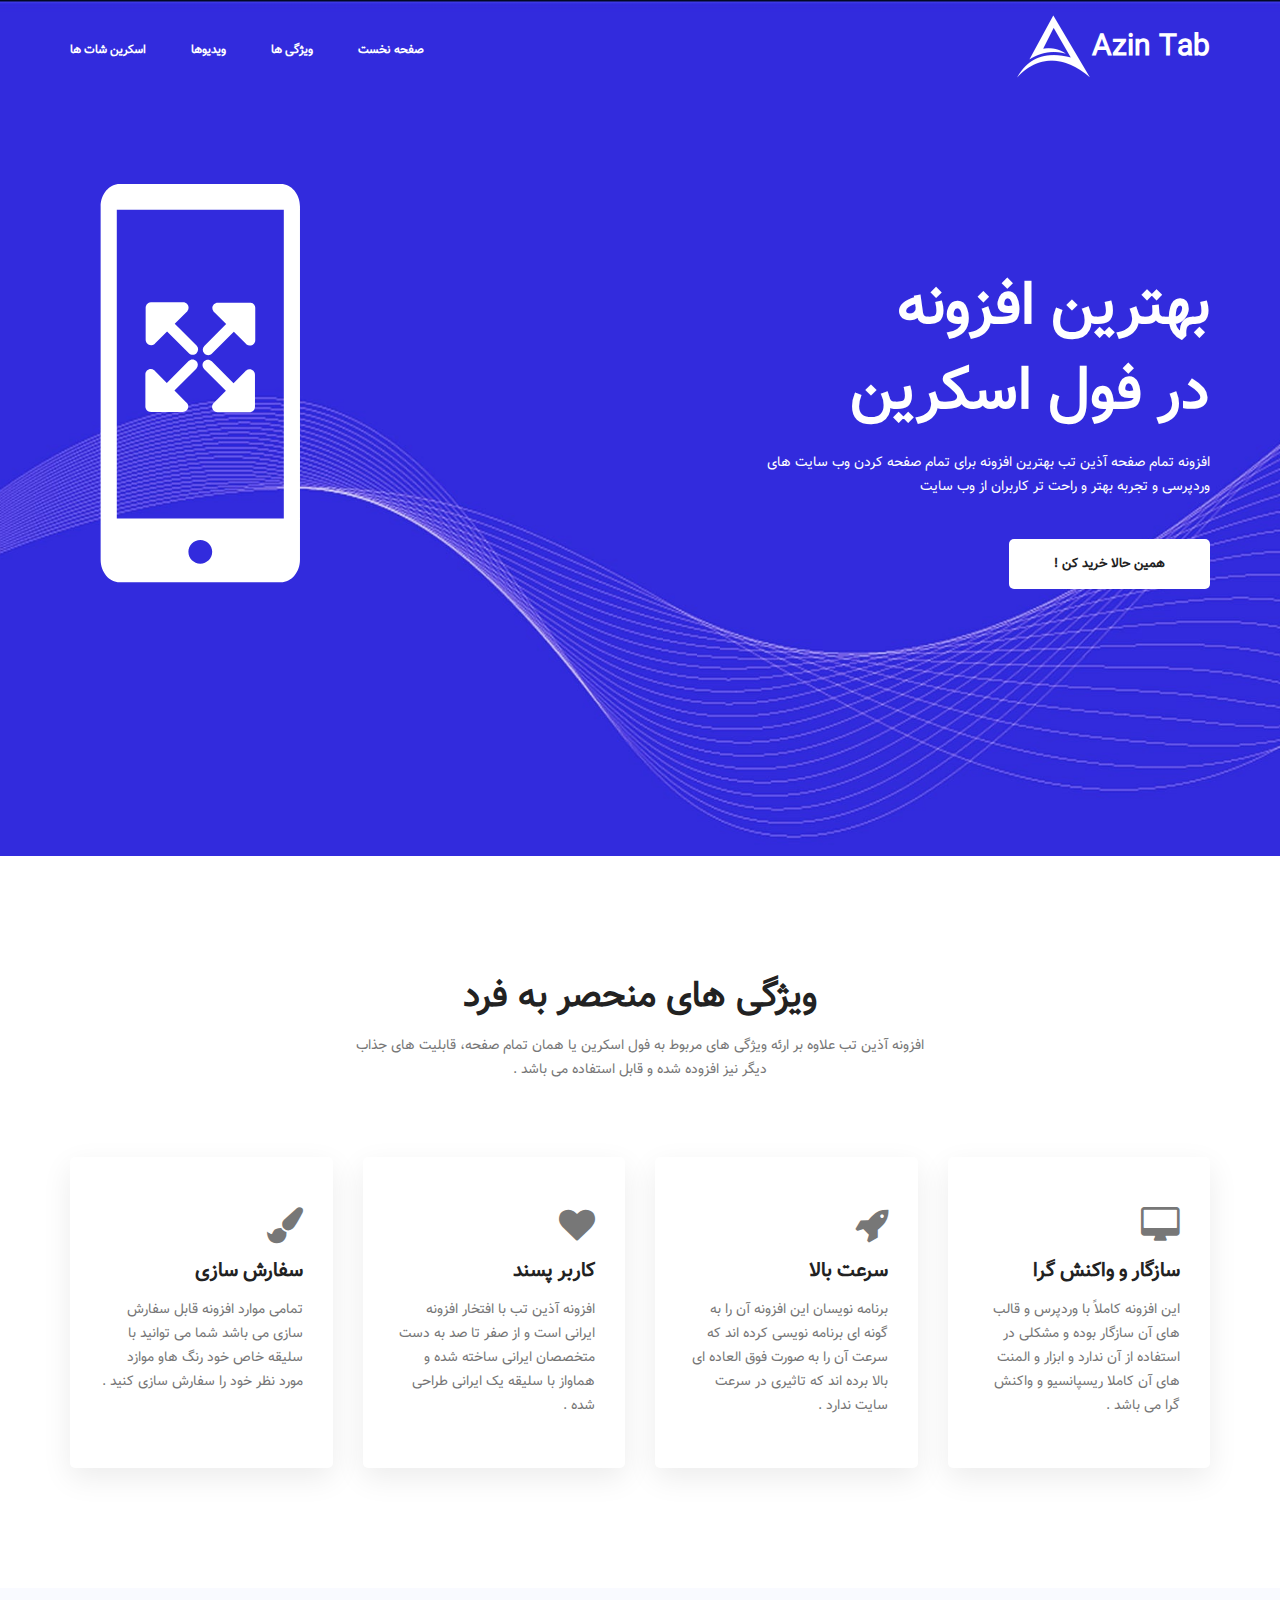
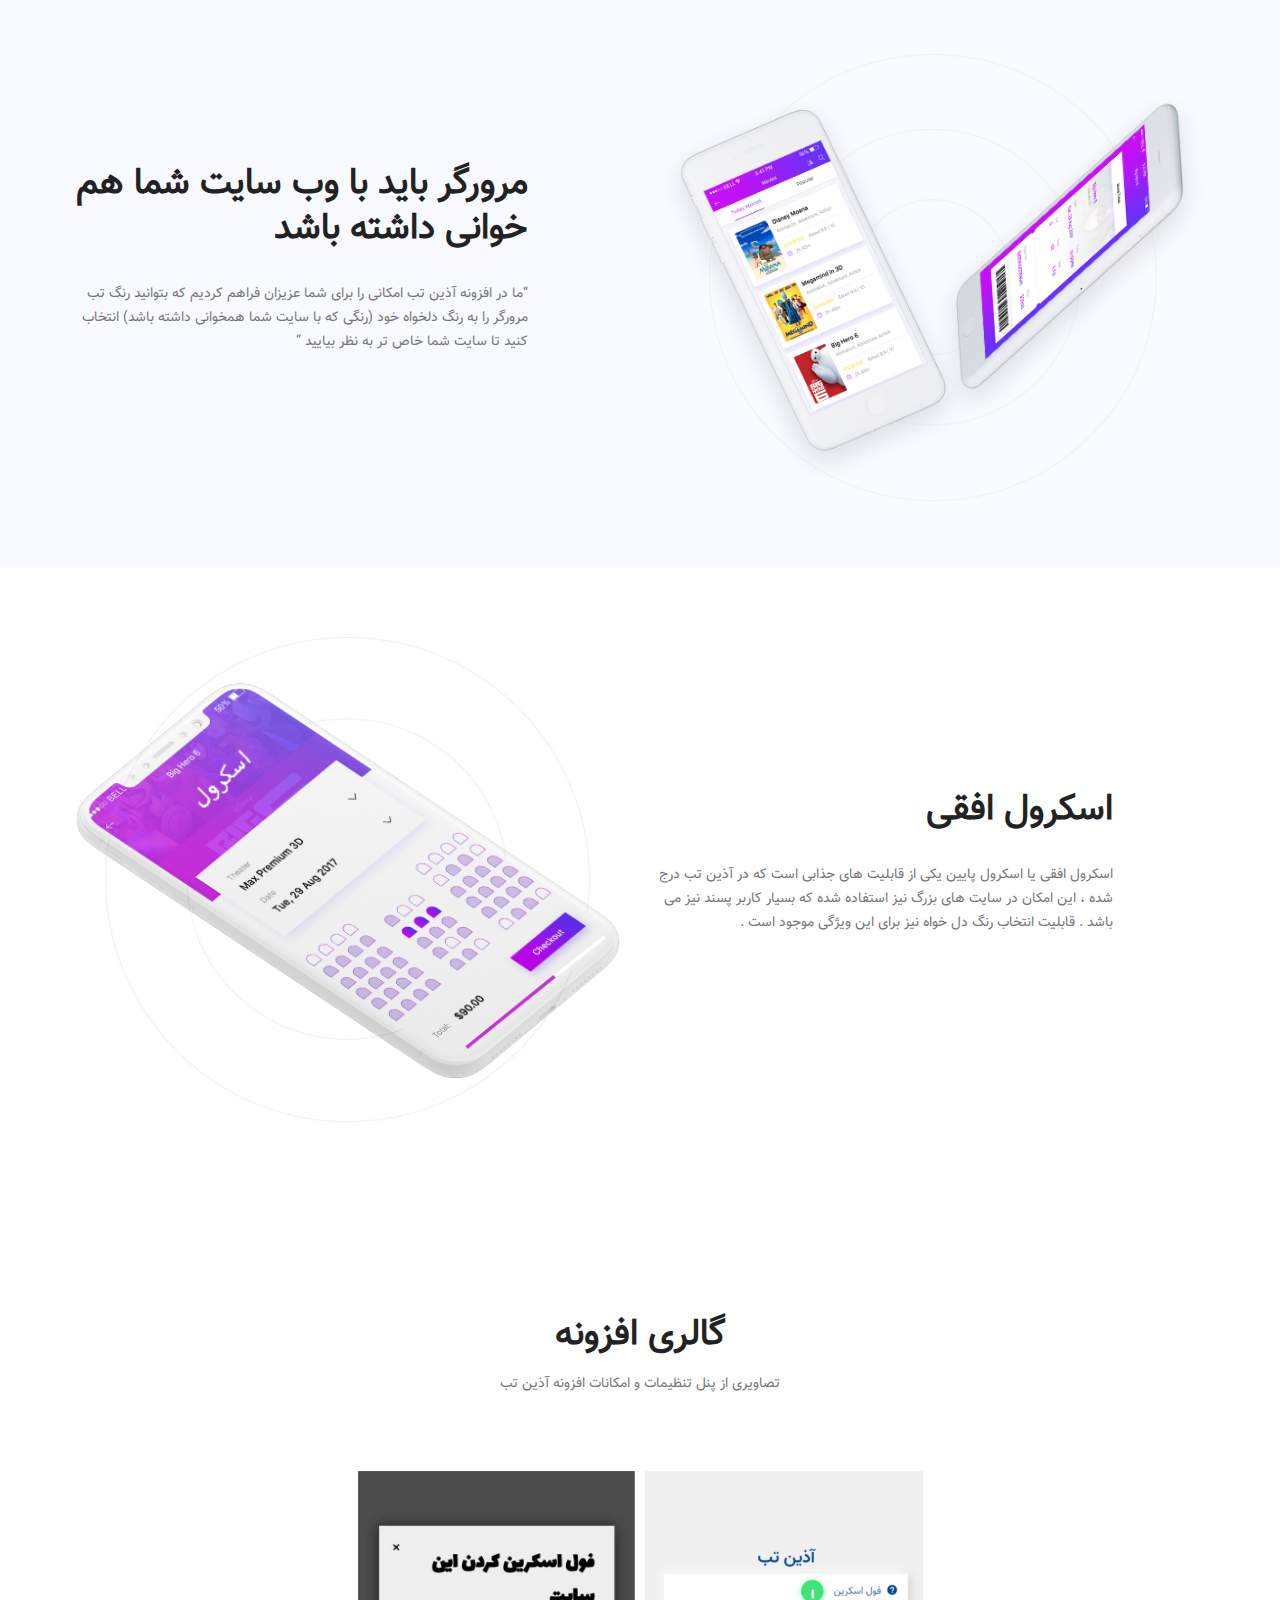
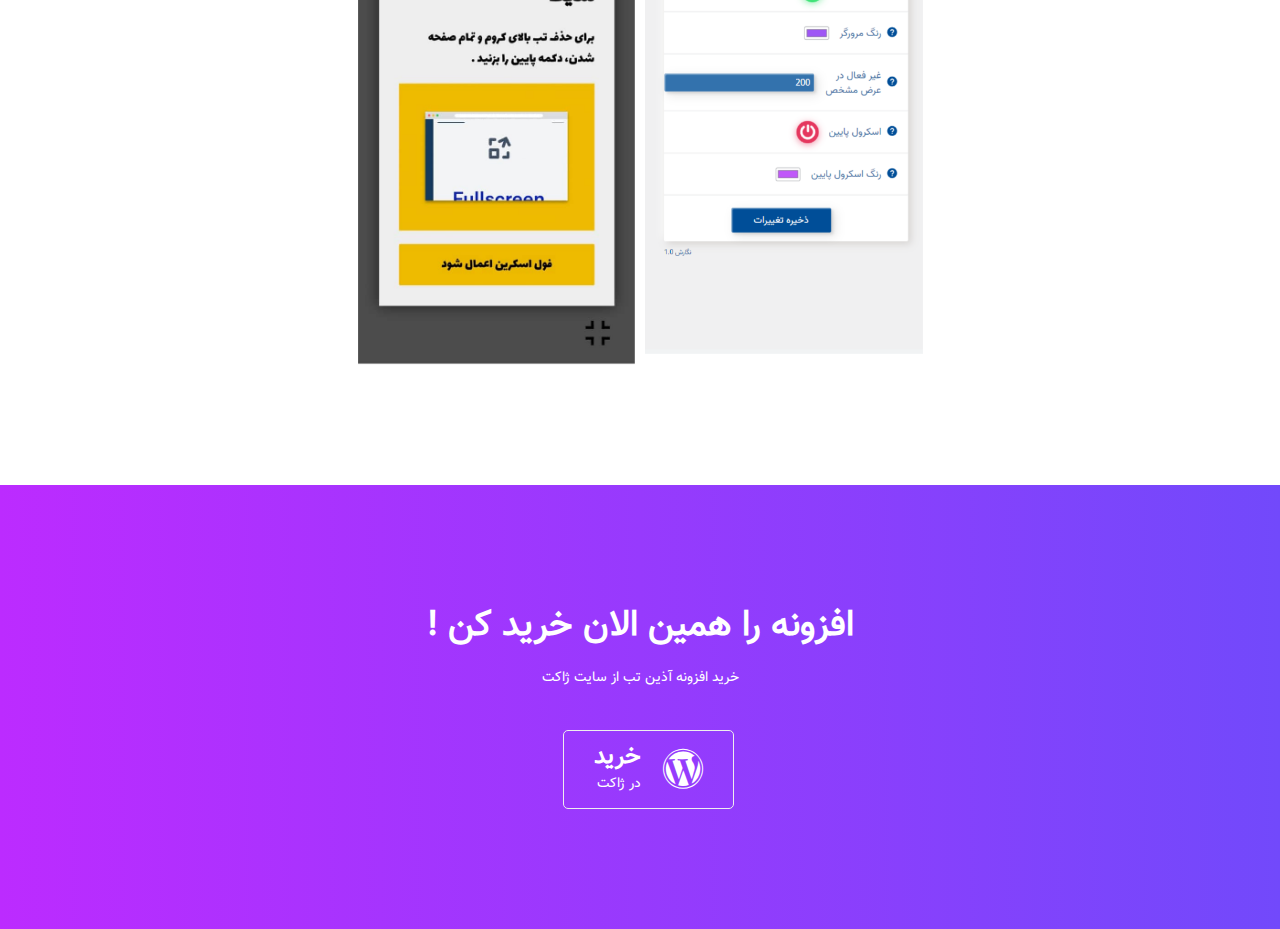
==== index.html @ 7df51c36 "Update index.html" ====
<!DOCTYPE html>
<html lang="fa">
<head>
	<meta charset="utf-8">
	<meta http-equiv="X-UA-Compatible" content="IE=edge">
	<meta name="viewport" content="width=device-width, initial-scale=1">
	<title>لندینگ افزونه آذین تب</title>
	<!-- fav icon -->
	<link rel="icon" href="pics/azin-tab-logo-80.png" type="image/png">
	<!-- bootstrap css -->
	<link rel="stylesheet" href="css/bootstrap.css">
	<!-- fonts -->
	<link rel="stylesheet" href="css/font-awesome.min.css">
	<!-- style and css -->
	<link rel="stylesheet" href="css/owl.carousel.min.css">
	<link rel="stylesheet" href="css/magnific-popup.css">
	<!-- main css -->
	<link rel="stylesheet" href="css/style.css">
	<link rel="stylesheet" href="css/responsive.css">
</head>

<body data-spy="scroll" data-target="#mainNav" data-offset="70">

<!--================Header Menu Area =================-->
<header class="header-area">
	<div class="main-menu" id="mainNav">
		<nav class="navbar navbar-expand-lg navbar-light">
			<div class="container">
				<!-- Brand and toggle get grouped for better mobile display -->
				<a class="navbar-brand logo-h" href="#"><h2 style="color: #fff; display: inline;"> Azin Tab</h2><img src="pics/testimonials/logo.png" alt=""></a>
				<button class="navbar-toggler" type="button" data-toggle="collapse" data-target="#navbarSupportedContent" aria-controls="navbarSupportedContent" aria-expanded="false" aria-label="Toggle navigation">
					<span class="icon-bar"></span>
					<span class="icon-bar"></span>
					<span class="icon-bar"></span>
				</button>
				<!-- Collect the nav links, forms, and other content for toggling -->
				<div class="collapse navbar-collapse offset" id="navbarSupportedContent">
					<ul class="nav navbar-nav menu-nav ml-auto">
						<li class="nav-item active"><a class="nav-link" href="#home">صفحه نخست</a></li>
						<li class="nav-item"><a class="nav-link" href="#feature">ویژگی ها</a></li>
						<li class="nav-item"><a class="nav-link" href="#video">ویدیوها</a>
						<li class="nav-item"><a class="nav-link" href="#screen">اسکرین شات ها</a>
					</ul>
				</div>
			</div>
		</nav>
	</div>
</header>
<!--================Header Menu Area =================-->

<!--================Home Banner Area =================-->
<section class="home-banner-area" id="home">
	<div class="banner-inner">
		<div class="container">
			<div class="row banner-content">
				<div class="col-lg-9">
					<h2>بهترین افزونه <br /> در فول اسکرین</h2>
					<p>افزونه تمام صفحه آذین تب بهترین افزونه برای تمام صفحه کردن وب سایت های وردپرسی و تجربه بهتر و راحت تر کاربران از وب سایت</p>
					<a class="banner-btn" href="#">همین حالا خرید کن !</a>
				</div>
				<div class="col-lg-3">
					<div class="banner-map-img">
						<!-- <img class="img-fluid" src="pics/banner/right-mobile.png" alt=""> -->
						<svg class="img-fluid" xmlns="http://www.w3.org/2000/svg" xmlns:xlink="http://www.w3.org/1999/xlink" version="1.1" x="0px" y="0px" viewBox="0 0 55 112.5" enable-background="new 0 0 55 90" xml:space="preserve"><g><path  d="M44.191,2.91H10.414c-2.206,0-3.994,2.118-3.994,4.729v74c0,2.613,1.789,4.729,3.994,4.729h33.779   c2.205,0,3.992-2.116,3.994-4.729v-74C48.188,5.027,46.398,2.91,44.191,2.91z M27.303,82.486c-1.377,0-2.493-1.116-2.493-2.493   s1.116-2.493,2.493-2.493c1.376,0,2.493,1.116,2.493,2.493S28.68,82.486,27.303,82.486z M44.801,73H9.805V8.311h34.996V73z" style="fill: #fff;"/><path d="M15.84,49.878c0.012,0.039,0.021,0.08,0.037,0.12c0.014,0.034,0.034,0.066,0.053,0.101c0.019,0.03,0.03,0.063,0.052,0.093   c0.038,0.057,0.081,0.109,0.13,0.16c0.004,0.004,0.006,0.009,0.01,0.013c0.006,0.006,0.013,0.009,0.018,0.015   c0.049,0.046,0.1,0.09,0.155,0.127c0.03,0.021,0.064,0.035,0.098,0.053c0.032,0.019,0.063,0.037,0.097,0.053   c0.041,0.016,0.084,0.026,0.125,0.037c0.03,0.011,0.058,0.021,0.088,0.027c0.072,0.015,0.148,0.022,0.225,0.021h6.726   c0.626,0,1.134-0.508,1.134-1.134c0.001-0.261-0.089-0.497-0.237-0.689l0.002-0.002l-0.025-0.025   c-0.046-0.057-0.1-0.109-0.157-0.157l-2.484-2.483l4.572-4.57c0.442-0.442,0.442-1.159-0.001-1.604   c-0.443-0.443-1.159-0.443-1.603,0l-4.57,4.569l-2.484-2.483c-0.046-0.058-0.099-0.109-0.156-0.155l-0.016-0.018l-0.003,0.002   c-0.192-0.152-0.434-0.246-0.698-0.246c-0.626-0.001-1.134,0.507-1.134,1.134v6.729c0.001,0.073,0.009,0.148,0.022,0.222   C15.818,49.817,15.832,49.848,15.84,49.878z" style="fill: #fff;"/><path d="M29.759,38.457l4.568-4.568l2.485,2.482c0.047,0.059,0.099,0.11,0.157,0.157l0.017,0.017l0.002-0.002   c0.192,0.152,0.433,0.246,0.696,0.246c0.627,0.001,1.135-0.506,1.135-1.134v-6.728c0-0.074-0.008-0.149-0.022-0.222   c-0.006-0.033-0.019-0.062-0.027-0.094c-0.011-0.039-0.02-0.08-0.036-0.119c-0.015-0.035-0.034-0.067-0.053-0.1   c-0.02-0.031-0.03-0.064-0.052-0.094c-0.038-0.057-0.082-0.109-0.13-0.16c-0.005-0.003-0.007-0.009-0.011-0.013   c-0.007-0.005-0.013-0.008-0.018-0.014c-0.049-0.046-0.1-0.09-0.154-0.126c-0.032-0.022-0.065-0.037-0.099-0.053   c-0.032-0.018-0.063-0.039-0.097-0.052c-0.04-0.017-0.084-0.026-0.126-0.038c-0.029-0.01-0.057-0.021-0.088-0.027   c-0.072-0.015-0.148-0.022-0.223-0.022l-6.726,0.001c-0.626-0.001-1.134,0.507-1.134,1.134c-0.002,0.26,0.09,0.497,0.236,0.688   l-0.002,0.002l0.025,0.025c0.047,0.058,0.1,0.11,0.156,0.157l2.484,2.482l-4.572,4.571c-0.442,0.442-0.442,1.16,0.002,1.603   C28.599,38.901,29.315,38.901,29.759,38.457z" style="fill: #fff;"/><path d="M37.937,50.709c0.039-0.012,0.08-0.021,0.12-0.037c0.034-0.014,0.066-0.034,0.101-0.053c0.03-0.019,0.063-0.03,0.093-0.052   c0.057-0.038,0.109-0.081,0.16-0.13c0.004-0.004,0.009-0.006,0.013-0.01c0.006-0.006,0.009-0.013,0.015-0.018   c0.046-0.049,0.09-0.1,0.127-0.155c0.021-0.03,0.035-0.064,0.053-0.098c0.019-0.032,0.037-0.063,0.053-0.097   c0.016-0.041,0.026-0.084,0.037-0.125c0.011-0.03,0.021-0.058,0.027-0.088c0.015-0.072,0.022-0.148,0.021-0.225v-6.726   c0-0.626-0.508-1.134-1.134-1.134c-0.261-0.001-0.497,0.089-0.689,0.237l-0.002-0.002l-0.025,0.025   c-0.057,0.046-0.109,0.1-0.157,0.157l-2.483,2.484l-4.57-4.572c-0.442-0.442-1.159-0.442-1.604,0.001   c-0.443,0.443-0.443,1.159,0,1.603l4.569,4.57l-2.483,2.484c-0.058,0.046-0.109,0.099-0.155,0.156l-0.018,0.016l0.002,0.003   c-0.152,0.192-0.246,0.434-0.246,0.698c-0.001,0.626,0.507,1.134,1.134,1.134h6.729c0.073-0.001,0.148-0.009,0.222-0.022   C37.876,50.73,37.906,50.717,37.937,50.709z" style="fill: #fff;"/><path d="M26.516,36.79l-4.568-4.568l2.482-2.485c0.059-0.047,0.11-0.099,0.157-0.157l0.017-0.017l-0.002-0.002   c0.152-0.192,0.246-0.433,0.246-0.696c0.001-0.627-0.506-1.135-1.134-1.135h-6.728c-0.074,0-0.149,0.008-0.222,0.022   c-0.033,0.006-0.062,0.019-0.094,0.027c-0.039,0.011-0.08,0.02-0.119,0.036c-0.035,0.015-0.067,0.034-0.1,0.053   c-0.031,0.02-0.064,0.03-0.094,0.052c-0.057,0.038-0.109,0.082-0.16,0.13c-0.003,0.005-0.009,0.007-0.013,0.011   c-0.005,0.007-0.008,0.013-0.014,0.018c-0.046,0.049-0.09,0.1-0.126,0.154c-0.022,0.032-0.037,0.065-0.053,0.099   c-0.018,0.032-0.039,0.063-0.052,0.097c-0.017,0.04-0.026,0.084-0.038,0.126c-0.01,0.029-0.021,0.057-0.027,0.088   c-0.015,0.072-0.022,0.148-0.022,0.223l0.001,6.726c-0.001,0.626,0.507,1.134,1.134,1.134c0.26,0.002,0.497-0.09,0.688-0.236   l0.002,0.002l0.025-0.025c0.058-0.047,0.11-0.1,0.157-0.156l2.482-2.484l4.571,4.572c0.442,0.442,1.16,0.442,1.603-0.002   C26.96,37.95,26.96,37.233,26.516,36.79z" style="fill: #fff;"/></g></svg>
					</div>
				</div>
			</div>
		</div>
	</div>
</section>
<!--================End Home Banner Area =================-->

<!--================Feature Area =================-->
<section class="feature-area p-120" id="feature">
	<div class="container">
		<div class="main-title" data-aos="fade-up">
			<h2>ویژگی های منحصر به فرد</h2>
			<p>افزونه آذین تب علاوه بر ارئه  ویژگی های مربوط به فول اسکرین یا همان تمام صفحه، قابلیت های جذاب دیگر نیز افزوده شده و قابل استفاده می باشد .</p>
		</div>
		<div class="feature-inner row" >
			<div class="col-lg-3 col-md-6">
				<div class="feature-item" data-aos="flip-right">
					 <h1 class="hoverColor"><i class="fa fa-desktop"></i></h1>
					<h4>سازگار و واکنش گرا</h4>
					<p>این افزونه کاملاً با وردپرس و قالب های آن سازگار بوده و مشکلی در استفاده از آن ندارد و  ابزار و المنت های آن کاملا ریسپانسیو  و واکنش گرا می باشد .</p>
				</div>
			</div>
			<div class="col-lg-3 col-md-6">
				<div class="feature-item" data-aos="flip-right">
					<h1 class="hoverColor"><i class="fa  fa-rocket"></i></h1>
					<h4>سرعت بالا</h4>
					<p>برنامه نویسان این افزونه آن را به گونه ای برنامه نویسی کرده اند که سرعت آن را به صورت فوق العاده ای بالا برده اند که تاثیری در سرعت سایت ندارد .</p>
				</div>
			</div>
			<div class="col-lg-3 col-md-6">
				<div class="feature-item" data-aos="flip-right">
					<h1  class="hoverColor"><i class="fa fa-heart"></i></h1>
					<h4>کاربر پسند</h4>
					<p>افزونه آذین تب با افتخار افزونه ایرانی است و از صفر تا صد به دست متخصصان ایرانی ساخته شده و هماواز با سلیقه یک ایرانی طراحی شده .</p>
				</div>
			</div>
			<div class="col-lg-3 col-md-6">
				<div class="feature-item" data-aos="flip-right">
					<h1  class="hoverColor"><i class="fa fa-paint-brush"></i></h1>
					<h4>سفارش سازی</h4>
					<p>تمامی موارد افزونه قابل سفارش سازی می باشد شما می توانید با سلیقه خاص خود رنگ هاو موازد مورد نظر خود را سفارش سازی کنید .</p>
					<br>
				</div>
			</div>
		</div>
	</div>
</section>
<!--================End Feature Area =================-->

<!--================Interior Area =================-->
<section class="interior-area">
	<div class="container">
		<div class="interior-inner row">
			<div class="col-lg-6" data-aos="fade-left">
				<img class="img-fluid" src="pics/interior-1.png" alt="">
			</div>
			<div class="col-lg-5 offset-lg-1">
				<div class="interior-text" data-aos="fade-up">
					<h4> مرورگر باید با وب سایت شما هم خوانی داشته باشد</h4>
					<p>“ما در افزونه آذین تب امکانی را برای شما عزیزان فراهم کردیم که بتوانید رنگ تب مرورگر را به رنگ دلخواه خود (رنگی که با سایت شما همخوانی داشته باشد) انتخاب کنید تا سایت شما خاص تر به نظر بیایید ”</p>
					<!-- <a class="main-btn" href="#">نمایش جزئیات</a> -->
				</div>
			</div>
		</div>
	</div>
</section>
<!--================End Interior Area =================-->

<!--================Interior Area =================-->
<section class="interior-area interior-two">
	<div class="container">
		<div class="interior-inner row">
			<div class="col-lg-5 offset-lg-1">
				<div class="interior-text" data-aos="fade-up">
					<h4>اسکرول افقی</h4>
					<p>اسکرول افقی یا اسکرول پایین یکی از قابلیت های جذابی است که در آذین تب درج شده ، این امکان در سایت های بزرگ نیز استفاده شده که بسیار کاربر پسند نیز می باشد . قابلیت انتخاب رنگ دل خواه نیز برای این ویژگی موجود است .</p>
					<!-- <a class="main-btn" href="#">نمایش جزئیات</a> -->
				</div>
			</div>
			<div class="col-lg-6" data-aos="fade-right">
				<img class="img-fluid" src="interior-3.png" alt="">
			</div>
		</div>
		<!-- <div class="video-area" id="video" data-aos="zoom-in">
			<img class="img-fluid" src="pics/video-1.png" alt="">
			<a class="popup-youtube" href="">
				<img src="pics/icon/video-icon-1.png" alt="">
			</a>
		</div> -->
	</div>
</section>
<!--================End Interior Area =================-->

<!--================Feature Area =================-->
<section class="screenshot-area p-120" id="screen">
	<div class="container">
		<div class="main-title" data-aos="fade-up">
			<h2>گالری افزونه</h2>
			<p>تصاویری از پنل تنظیمات و امکانات افزونه آذین تب</p>
		</div>
		<div class="screenshot-inner owl-carousel owl-rtl" data-aos="fade-down" style="z-index: 0;">
			<div class="item">
				<img src="#" alt="">
			</div>
			<div class="item">
				<img src="ser5.png" alt="">
			</div>
			<div class="item">
				<img src="dem.jpeg" alt="">
			</div>
			<div class="item">
				<img src="#" alt="">
			</div>
		</div>
	</div>
</section>
<!--================End Feature Area =================-->

<!--================Testimonials Area =================-->
<!-- <section class="testimonials-area p-120">
	<div class="container">
		<div class="main-title">
			<h2>نظرات</h2>
			<p>دیدگاه برخی از کاربران و مشتریان افزونه آذین تب</p>
		</div>
		<div class="testi-slider owl-carousel">
			<div class="item">
				<div class="testi-item">
					<div class="media">
						<div class="d-flex">
							<img src="pics/testimonials/testi-1.png" alt="">
						</div>
						<div class="media-body">
							<p>امروزه اپلیکیشن ها تنوع بسیار زیادی دارند بسته به اینکه کاربر چه نیازی دارد میتواند آن را دانلود کند و با آن نیاز خود را پاسخ دهد.</p>
							<h4>محمد میمندی</h4>
							<h5>برنامه نویس</h5>
						</div>
					</div>
				</div>
			</div>
			<div class="item">
				<div class="testi-item">
					<div class="media">
						<div class="d-flex">
							<img src="pics/testimonials/testi-2.png" alt="">
						</div>
						<div class="media-body">
							<p>یا اپلیکیشن هایی برای کنترل رفت آمدهای منزل و دفتر کار، یا تنظیم خودکار نور و دمای محیط طراحی شده اند.</p>
							<h4>ساغر کوثری</h4>
							<h5>اندروید کار</h5>
						</div>
					</div>
				</div>
			</div>
		</div>
	</div>
</section> -->
<!--================End Testimonials Area =================-->
<!--================Download App Area =================-->
<section class="download-app-area p-120">
	<div class="container">
		<div class="app-inner" data-aos="fade-up">
			<h2>افزونه را همین الان خرید کن !</h2>
			<p>خرید افزونه آذین تب از سایت ژاکت</p>
			<div class="app-btn-area">
				<div class="app-btn" style="cursor: pointer;" data-aos="fade-right">
					<div class="media">
						<div class="d-flex">
							<i class="fa fa-wordpress" aria-hidden="true"></i>
						</div>
						<div class="media-body">
							<a href="#"><h4 >خرید</h4></a>
							<p >در ژاکت</p>
						</div>
					</div>
				</div>
			</div>
		</div>
	</div>
	<div class="bottom-scrollbar">
		<div id="scrollBar"></div>
	</div>
</section>
	<!-- Optional JavaScript -->
	<!-- jQuery first, then Popper.js, then Bootstrap JS -->
	<script src="js/jquery-3.2.1.min.js"></script>
	<script src="js/popper.js"></script>
	<script src="js/bootstrap.min.js"></script>
	<script src="js/imagesloaded.pkgd.min.js"></script>
	<script src="js/owl.carousel.min.js"></script>
	<script src=js/jquery-magnific-popup.min.js></script>
	<script src="js/theme.js"></script>
	<script src="js/scripts.js"></script>
</body><!-- This template has been downloaded from Webrubik.com -->
</html>
---- css/style.css ----
/* CSS Document */
@charset "UTF-8";

@font-face {
  font-family: 'Vazir';
  src: url('../fonts/Vazir.eot');
  src: local('../fonts/Vazir'), url('../fonts/Vazir.woff') format('woff'), url('../fonts/Vazir.ttf') format('truetype'), url('../fonts/Vazir.svg') format('svg');
}

*{
  font-family: "Vazir";
}

body {
  font-family: "Vazir";
  direction: rtl;
}
.list {
  list-style: none;
  margin: 0;
  padding: 0;
}

a {
  text-decoration: none;
  -webkit-transition: all 0.3s ease-in-out;
  -o-transition: all 0.3s ease-in-out;
  transition: all 0.3s ease-in-out;
}

a:hover, a:focus {
  text-decoration: none;
  outline: none;
}

.row.m0 {
  margin: 0;
}

body {
  line-height: 24px;
  font-size: 14px;
  font-weight: normal;
  color: #777777;
}

h1, h2, h3, h4, h5, h6 {
  font-weight: 600;
}

button:focus {
  outline: none;
  -webkit-box-shadow: none;
  box-shadow: none;
}

.p-120 {
  padding-top: 120px;
  padding-bottom: 120px;
}

.pad-top {
  padding-top: 120px;
}

.mt-25 {
  margin-top: 25px;
}

.p0 {
  padding-right: 0;
  padding-left: 0;
}

@media (min-width: 1200px) {
  .container {
    max-width: 1170px;
  }
}

@media (min-width: 1620px) {
  .box-1620 {
    max-width: 1650px;
    margin: auto;
  }
}

/* Main Title Area css
============================================================================================ */
.main-title {
  text-align: center;
  margin-bottom: 75px;
}

.main-title h2 {
  font-size: 36px;
  color: #222222;
  font-weight: 600;
  margin-bottom: 15px;
}

.main-title p {
  font-size: 14px;
  line-height: 24px;
  color: #777777;
  margin-bottom: 0;
  max-width: 570px;
  font-weight: normal;
  margin: auto;
}

.main-title.white h2 {
  color: #fff;
}

.main-title.white p {
  color: #fff;
  opacity: .6;
}

/* End Main Title Area css
============================================================================================ */
/*---------------------------------------------------- */
/*----------------------------------------------------*/
.header-area {
  position: absolute;
  width: 100%;
  top: 0;
  right: 0;
  z-index: 99;
  -webkit-transition: background 0.4s, all 0.3s linear;
  -o-transition: background 0.4s, all 0.3s linear;
  transition: background 0.4s, all 0.3s linear;
}

.header-area .navbar {
  background: transparent;
  padding: 0;
  border: 0;
  border-radius: 0;
}

.header-area .navbar .nav .nav-item {
  margin-left: 45px;
}

.header-area .navbar .nav .nav-item .nav-link {
  font: 600 12px/100px "Vazir";
  text-transform: uppercase;
  color: #fff;
  padding: 0;
  display: inline-block;
}

.header-area .navbar .nav .nav-item .nav-link:after {
  display: none;
}

.header-area .navbar .nav .nav-item.submenu {
  position: relative;
}

.header-area .navbar .nav .nav-item.submenu ul {
  border: none;
  padding: 0;
  border-radius: 0;
  -webkit-box-shadow: none;
  box-shadow: none;
  margin: 0;
  background: #fff;
}

@media (min-width: 992px) {
  .header-area .navbar .nav .nav-item.submenu ul {
    position: absolute;
    top: 120%;
    right: 0;
    min-width: 200px;
    text-align: right;
    opacity: 0;
    -webkit-transition: all 300ms ease-in;
    -o-transition: all 300ms ease-in;
    transition: all 300ms ease-in;
    visibility: hidden;
    display: block;
    border: none;
    padding: 0;
    border-radius: 0;
    -webkit-box-shadow: 0 10px 30px 0 rgba(115, 73, 251, 0.3);
    box-shadow: 0 10px 30px 0 rgba(115, 73, 251, 0.3);
  }
}

.header-area .navbar .nav .nav-item.submenu ul:before {
  content: "";
  width: 0;
  height: 0;
  border-style: solid;
  border-width: 10px 10px 0 10px;
  border-color: #eeeeee transparent transparent transparent;
  position: absolute;
  left: 24px;
  top: 45px;
  z-index: 3;
  opacity: 0;
  -webkit-transition: all 400ms linear;
  -o-transition: all 400ms linear;
  transition: all 400ms linear;
}

.header-area .navbar .nav .nav-item.submenu ul .nav-item {
  display: block;
  float: none;
  margin-left: 0;
  border-bottom: 1px solid #ededed;
  margin-right: 0;
  -webkit-transition: all 0.4s linear;
  -o-transition: all 0.4s linear;
  transition: all 0.4s linear;
}

.header-area .navbar .nav .nav-item.submenu ul .nav-item .nav-link {
  line-height: 45px;
  color: #222222;
  padding: 0 30px;
  -webkit-transition: all 150ms linear;
  -o-transition: all 150ms linear;
  transition: all 150ms linear;
  display: block;
  margin-left: 0;
}

.header-area .navbar .nav .nav-item.submenu ul .nav-item:last-child {
  border-bottom: none;
}

.header-area .navbar .nav .nav-item.submenu ul .nav-item:hover .nav-link {
  background-image: -moz-linear-gradient(0deg, #bc2bff 0%, #7249fb 100%);
  background-image: -webkit-linear-gradient(0deg, #bc2bff 0%, #7249fb 100%);
  background-image: -ms-linear-gradient(0deg, #bc2bff 0%, #7249fb 100%);
  color: #fff;
}

@media (min-width: 992px) {
  .header-area .navbar .nav .nav-item.submenu:hover ul {
    visibility: visible;
    opacity: 1;
    top: 100%;
  }
}

.header-area .navbar .nav .nav-item.submenu:hover ul .nav-item {
  margin-top: 0;
}

.header-area .navbar .nav .nav-item:last-child {
  margin-left: 0;
}

.header-area .navbar .search {
  font-size: 12px;
  line-height: 60px;
  display: inline-block;
  color: #222222;
  margin-right: 80px;
}

.header-area .navbar .search i {
  font-weight: 600;
}

.header-area.navbar-fixed .main-menu {
  position: fixed;
  width: 100%;
  top: -70px;
  right: 0;
  left: 0;
  background-image: -moz-linear-gradient(0deg, #322bdd 0%, #322bdd 100%);
  background-image: -webkit-linear-gradient(0deg, #322bdd 0%, #322bdd 100%);
  background-image: -ms-linear-gradient(0deg, #322bdd 0%, #322bdd 100%);
  -webkit-transform: translateY(70px);
  -ms-transform: translateY(70px);
  transform: translateY(70px);
  -webkit-transition: background 500ms ease, -webkit-transform 500ms ease;
  transition: background 500ms ease, -webkit-transform 500ms ease;
  -o-transition: transform 500ms ease, background 500ms ease;
  transition: transform 500ms ease, background 500ms ease;
  transition: transform 500ms ease, background 500ms ease, -webkit-transform 500ms ease;
  -webkit-transition: transform 500ms ease, background 500ms ease;
  -webkit-box-shadow: 0 3px 16px 0 rgba(0, 0, 0, 0.1);
  box-shadow: 0 3px 16px 0 rgba(0, 0, 0, 0.1);
}

.header-area.navbar-fixed .main-menu .navbar .nav .nav-item .nav-link {
  line-height: 70px;
}

.top-menu {
  background: #ec9d5f;
}

.top-menu .float-right a {
  line-height: 40px;
  display: inline-block;
  color: #fff;
  text-transform: uppercase;
  font-size: 12px;
  margin-left: 50px;
  -webkit-transition: all 300ms linear 0s;
  -o-transition: all 300ms linear 0s;
  transition: all 300ms linear 0s;
}

.top-menu .float-right a:last-child {
  margin-left: 0;
}

.top-menu .float-right a:hover {
  color: #6247ea;
}

.top-menu .float-left .pur-btn {
  background: #6247ea;
  color: #fff;
  line-height: 40px;
  display: block;
  padding: 0 40px;
  font-weight: 500;
  font-size: 12px;
}

/*---------------------------------------------------- */
/*----------------------------------------------------*/
/* Home Banner Area css
============================================================================================ */
.home-banner-area {
  z-index: 1;
  background: url(../pics/banner/bac.jpg) no-repeat scroll center center;
  background-size: cover;
}

.home-banner-area .banner-inner {
  overflow: hidden;
  width: 100%;
  padding: 170px 0 140px 0;
}

.home-banner-area .banner-inner .banner-content {
  color: #fff;
}

.home-banner-area .banner-inner .banner-content .col-lg-9 {
  vertical-align: middle;
  -ms-flex-item-align: center;
  align-self: center;
}

.home-banner-area .banner-inner .banner-content h2 {
  font-size: 60px;
  font-weight: bold;
  line-height: 85px;
  margin-bottom: 15px;
  margin-top: -30px;
}

.home-banner-area .banner-inner .banner-content p {
  color: #fff;
  font-weight: 300;
  max-width: 450px;
  margin-bottom: 40px;
  font-size: 14px;
}

.home-banner-area .banner-inner .banner-content .banner-map-img {
  text-align: left;
}

.blog-banner {
  min-height: 780px;
  position: relative;
  z-index: 1;
  overflow: hidden;
  margin-bottom: 0;
}

.blog-banner .banner-inner {
  background: #04091e;
  position: relative;
  overflow: hidden;
  width: 100%;
  min-height: 780px;
  z-index: 1;
}

.blog-banner .banner-inner .overlay {
  background: url(../pics/banner/banner-2.jpg) no-repeat scroll center center;
  opacity: .5;
  height: 125%;
  position: absolute;
  right: 0;
  top: 0;
  width: 100%;
  z-index: -1;
}

.blog-banner .banner-inner .blog-b-text {
  max-width: 700px;
  margin: auto;
  color: #fff;
  margin-top: 40px;
}

.blog-banner .banner-inner .blog-b-text h2 {
  font-size: 60px;
  font-weight: 500;
  line-height: 66px;
  margin-bottom: 15px;
}

.blog-banner .banner-inner .blog-b-text p {
  font-size: 16px;
  margin-bottom: 35px;
}

.blog-banner .banner-inner .blog-b-text .white-bg-btn {
  line-height: 42px;
  padding: 0 45px;
}

.banner-box {
  max-width: 1620px;
  margin: auto;
}

.banner-area {
  position: relative;
  z-index: 1;
  min-height: 400px;
  background-image: -moz-linear-gradient(0deg, rgba(188, 43, 255, 0.8) 0%, rgba(114, 73, 251, 0.8) 100%);
  background-image: -webkit-linear-gradient(0deg, rgba(188, 43, 255, 0.8) 0%, rgba(114, 73, 251, 0.8) 100%);
  background-image: -ms-linear-gradient(0deg, rgba(188, 43, 255, 0.8) 0%, rgba(114, 73, 251, 0.8) 100%);
}

.banner-area .banner-inner {
  position: relative;
  overflow: hidden;
  width: 100%;
  min-height: 400px;
  z-index: 1;
}

.banner-area .banner-inner .banner-content {
  margin-top: 85px;
}

.banner-area .banner-inner .banner-content h2 {
  color: #fff;
  font-size: 48px;
  margin-bottom: 0;
  margin-top: 10px;
  font-weight: 500;
}

.banner-area .banner-inner .banner-content .page--link a {
  font-size: 14px;
  color: #fff;
  margin-left: 32px;
  position: relative;
  text-transform: uppercase;
}

.banner-area .banner-inner .banner-content .page--link a:before {
  content: "\f0d9";
  font: normal normal normal 14px/1 FontAwesome;
  position: absolute;
  left: -25px;
  top: 50%;
  -webkit-transform: translateY(-50%);
  -ms-transform: translateY(-50%);
  transform: translateY(-50%);
}

.banner-area .banner-inner .banner-content .page--link a:last-child {
  margin-left: 0;
}

.banner-area .banner-inner .banner-content .page--link a:last-child:before {
  display: none;
}

/* End Home Banner Area css
============================================================================================ */
/*---------------------------------------------------- */
/*----------------------------------------------------*/
/* Home latest Blog Area css
============================================================================================ */
.l-news-item {
  background: #f9f9ff;
  padding: 60px 30px;
  border-radius: 5px;
  -webkit-transition: all 300ms linear 0s;
  -o-transition: all 300ms linear 0s;
  transition: all 300ms linear 0s;
}

.l-news-item .date {
  background: #ffffff;
  color: #777777;
  border: 1px solid #dddddd;
  padding: 0 18px;
  display: inline-block;
  line-height: 28px;
  border-radius: 3px;
  margin-bottom: 22px;
}

.l-news-item h4 {
  font-size: 20px;
  font-weight: 600;
  text-transform: uppercase;
  color: #222222;
  line-height: 30px;
  margin-bottom: 15px;
}

.l-news-item p {
  margin-bottom: 22px;
}

.l-news-item .post-view a {
  font-size: 14px;
  font-weight: normal;
  color: #aaaaaa;
  margin-left: 20px;
}

.l-news-item .post-view a i {
  padding-left: 6px;
}

.l-news-item:hover {
  background: #fff;
  -webkit-box-shadow: 0 10px 30px 0 rgba(0, 0, 0, 0.08);
  box-shadow: 0 10px 30px 0 rgba(0, 0, 0, 0.08);
}

.l-news-item:hover .date {
  background-image: -moz-linear-gradient(0deg, #bc2bff 0%, #7249fb 100%);
  background-image: -webkit-linear-gradient(0deg, #bc2bff 0%, #7249fb 100%);
  background-image: -ms-linear-gradient(0deg, #bc2bff 0%, #7249fb 100%);
  color: #fff;
  border-color: #f9f9ff;
}

.l-news-item:hover h4 {
  background-image: -webkit-gradient(linear, right top, left top, color-stop(0, #bc2bff), color-stop(0.15, #bc2bff), color-stop(0.3, #7249fb), color-stop(0.45, #7249fb), color-stop(0.6, #7249fb), color-stop(0.75, #7249fb), color-stop(0.9, #7249fb), color-stop(1, #7249fb));
  background-image: gradient(linear, right top, left top, color-stop(0, #bc2bff), color-stop(0.15, #bc2bff), color-stop(0.3, #7249fb), color-stop(0.45, #7249fb), color-stop(0.6, #7249fb), color-stop(0.75, #7249fb), color-stop(0.9, #7249fb), color-stop(1, #7249fb));
  color: transparent;
  -webkit-background-clip: text;
  background-clip: text;
}

/* End Home latest Blog Area css
============================================================================================ */
/* Causes Area css
============================================================================================ */
.causes-slider .owl-dots {
  text-align: center;
  margin-top: 80px;
}

.causes-slider .owl-dots .owl-dot {
  height: 14px;
  width: 14px;
  background: #eeeeee;
  display: inline-block;
  margin-left: 7px;
}

.causes-slider .owl-dots .owl-dot:last-child {
  margin-left: 0;
}

.causes-slider .owl-dots .owl-dot.active {
  background: #6247ea;
}

.causes-item {
  background: #fff;
}

.causes-item .causes-img {
  position: relative;
}

.causes-item .causes-img .c-parcent {
  position: absolute;
  bottom: 0;
  width: 100%;
  right: 0;
  height: 3px;
  background: rgba(255, 255, 255, 0.5);
}

.causes-item .causes-img .c-parcent span {
  width: 70%;
  height: 3px;
  background: #6247ea;
  position: absolute;
  right: 0;
  bottom: 0;
}

.causes-item .causes-img .c-parcent span:before {
  content: "75%";
  position: absolute;
  left: -10px;
  bottom: 0;
  background: #6247ea;
  color: #fff;
  padding: 0 5px;
}

.causes-item .causes-text {
  padding: 30px 35px 40px 30px;
}

.causes-item .causes-text h4 {
  color: #222222;
  font-size: 18px;
  font-weight: 600;
  margin-bottom: 15px;
  cursor: pointer;
}

.causes-item .causes-text h4:hover {
  color: #6247ea;
}

.causes-item .causes-text p {
  font-size: 14px;
  line-height: 24px;
  color: #777777;
  font-weight: 300;
  margin-bottom: 0;
}

.causes-item .causes-bottom a {
  width: 50%;
  border: 1px solid #6247ea;
  text-align: center;
  float: right;
  line-height: 50px;
  background: #6247ea;
  color: #fff;
  font-size: 14px;
  font-weight: 500;
}

.causes-item .causes-bottom a + a {
  border-color: #eeeeee;
  background: #fff;
  font-size: 14px;
  color: #222222;
}

/* End Causes Area css
============================================================================================ */
/*================= latest-blog-area css =============*/
.latest-blog-area {
  background: #f9f9ff;
}

.single-recent-blog-post {
  margin-bottom: 30px;
}

.single-recent-blog-post .thumb {
  overflow: hidden;
}

.single-recent-blog-post .thumb img {
  -webkit-transition: all 0.7s linear;
  -o-transition: all 0.7s linear;
  transition: all 0.7s linear;
}

.single-recent-blog-post .details {
  padding-top: 30px;
}

.single-recent-blog-post .details .sec-h4 {
  line-height: 24px;
  padding: 10px 0 13px;
  -webkit-transition: all 0.3s linear;
  -o-transition: all 0.3s linear;
  transition: all 0.3s linear;
}

.single-recent-blog-post .details .sec-h4:hover {
  color: #777777;
}

.single-recent-blog-post .date {
  font-size: 14px;
  line-height: 24px;
  font-weight: 400;
}

.single-recent-blog-post:hover img {
  -webkit-transform: scale(1.23) rotate(10deg);
  -ms-transform: scale(1.23) rotate(10deg);
  transform: scale(1.23) rotate(10deg);
}

.tags .tag-btn {
  font-size: 12px;
  font-weight: 500;
  line-height: 20px;
  border: 1px solid #eeeeee;
  display: inline-block;
  padding: 1px 18px;
  text-align: center;
  color: #222222;
}

.tags .tag-btn:before {
  background: #6247ea;
}

.tags .tag-btn + .tag-btn {
  margin-right: 2px;
}

/*========= blog-categorie-area css ===========*/
.blog-categorie-area {
  padding-top: 80px;
  padding-bottom: 80px;
}

.categories-post {
  position: relative;
  text-align: center;
  cursor: pointer;
}

.categories-post img {
  max-width: 100%;
}

.categories-post .categories-details {
  position: absolute;
  top: 20px;
  right: 20px;
  left: 20px;
  bottom: 20px;
  background: rgba(34, 34, 34, 0.8);
  color: #fff;
  -webkit-transition: all 0.3s linear;
  -o-transition: all 0.3s linear;
  transition: all 0.3s linear;
  display: -webkit-box;
  display: -ms-flexbox;
  display: flex;
  -webkit-box-align: center;
  -ms-flex-align: center;
  align-items: center;
  -webkit-box-pack: center;
  -ms-flex-pack: center;
  justify-content: center;
}

.categories-post .categories-details h5 {
  margin-bottom: 0;
  font-size: 18px;
  line-height: 26px;
  text-transform: uppercase;
  color: #fff;
  position: relative;
}

.categories-post .categories-details p {
  font-weight: 300;
  font-size: 14px;
  line-height: 26px;
  margin-bottom: 0;
}

.categories-post .categories-details .border-line {
  margin: 10px 0;
  background: #fff;
  width: 100%;
  height: 1px;
}

.categories-post:hover .categories-details {
  background-image: -moz-linear-gradient(0deg, rgba(188, 43, 255, 0.8) 0%, rgba(114, 73, 251, 0.8) 100%);
  background-image: -webkit-linear-gradient(0deg, rgba(188, 43, 255, 0.8) 0%, rgba(114, 73, 251, 0.8) 100%);
  background-image: -ms-linear-gradient(0deg, rgba(188, 43, 255, 0.8) 0%, rgba(114, 73, 251, 0.8) 100%);
  background-color: transparent;
}

/*============ blog-right-sidebar css ==============*/
.blog-item {
  margin-bottom: 40px;
}

.blog-info {
  padding-top: 30px;
}

.blog-info .post-tag {
  padding-bottom: 20px;
}

.blog-info .post-tag a {
  font: 300 14px/21px "Vazir";
  color: #222222;
}

.blog-info .post-tag a:hover {
  color: #777777;
}

.blog-info .post-tag a.active {
  color: #6247ea;
}

.blog-info .blog-meta li a {
  font: 300 14px/20px "Vazir";
  color: #777777;
  vertical-align: middle;
  padding-bottom: 12px;
  display: inline-block;
}

.blog-info .blog-meta li a i {
  color: #222222;
  font-size: 16px;
  font-weight: 600;
  padding-right: 15px;
  line-height: 20px;
  vertical-align: middle;
}

.blog-info .blog-meta li a:hover {
  color: #6247ea;
}

.blog-post img {
  max-width: 100%;
}

.blog-details {
  padding-top: 20px;
}

.blog-details h2 {
  font-size: 24px;
  line-height: 36px;
  color: #222222;
  font-weight: 600;
  -webkit-transition: all 0.3s linear;
  -o-transition: all 0.3s linear;
  transition: all 0.3s linear;
}

.blog-details h2:hover {
  color: #6247ea;
}

.blog-details p {
  margin-bottom: 26px;
}

.view-btn {
  font-size: 14px;
  line-height: 36px;
  display: inline-block;
  color: #222222;
  font-weight: 500;
  padding: 0 30px;
  background: #fff;
}

.blog-left-sidebar {
  border: 1px solid #eeeeee;
  background: #fafaff;
  padding: 30px;
}

.blog-left-sidebar .widget-title {
  font-size: 18px;
  line-height: 25px;
  background-image: -moz-linear-gradient(0deg, #bc2bff 0%, #7249fb 100%);
  background-image: -webkit-linear-gradient(0deg, #bc2bff 0%, #7249fb 100%);
  background-image: -ms-linear-gradient(0deg, #bc2bff 0%, #7249fb 100%);
  text-align: center;
  color: #fff;
  padding: 8px 0;
  margin-bottom: 30px;
}

.blog-left-sidebar .search-widget .input-group .form-control {
  font-size: 14px;
  line-height: 29px;
  border: 0;
  width: 100%;
  font-weight: 300;
  color: #fff;
  padding-right: 20px;
  border-radius: 45px;
  z-index: 0;
  background-image: -moz-linear-gradient(0deg, #bc2bff 0%, #7249fb 100%);
  background-image: -webkit-linear-gradient(0deg, #bc2bff 0%, #7249fb 100%);
  background-image: -ms-linear-gradient(0deg, #bc2bff 0%, #7249fb 100%);
}

.blog-left-sidebar .search-widget .input-group .form-control.placeholder {
  color: #fff;
}

.blog-left-sidebar .search-widget .input-group .form-control:-moz-placeholder {
  color: #fff;
}

.blog-left-sidebar .search-widget .input-group .form-control::-moz-placeholder {
  color: #fff;
}

.blog-left-sidebar .search-widget .input-group .form-control::-webkit-input-placeholder {
  color: #fff;
}

.blog-left-sidebar .search-widget .input-group .form-control:focus {
  -webkit-box-shadow: none;
  box-shadow: none;
}

.blog-left-sidebar .search-widget .input-group .btn-default {
  position: absolute;
  left: 20px;
  background: transparent;
  border: 0;
  -webkit-box-shadow: none;
  box-shadow: none;
  font-size: 14px;
  color: #fff;
  padding: 0;
  top: 50%;
  -webkit-transform: translateY(-50%);
  -ms-transform: translateY(-50%);
  transform: translateY(-50%);
  z-index: 1;
}

.blog-left-sidebar .author-widget {
  text-align: center;
}

.blog-left-sidebar .author-widget h4 {
  font-size: 18px;
  line-height: 20px;
  color: #222222;
  margin-bottom: 5px;
  margin-top: 30px;
}

.blog-left-sidebar .author-widget p {
  margin-bottom: 0;
}

.blog-left-sidebar .author-widget .social-icon {
  padding: 7px 0 15px;
}

.blog-left-sidebar .author-widget .social-icon a {
  font-size: 14px;
  color: #222222;
  -webkit-transition: all 0.2s linear;
  -o-transition: all 0.2s linear;
  transition: all 0.2s linear;
}

.blog-left-sidebar .author-widget .social-icon a + a {
  margin-right: 20px;
}

.blog-left-sidebar .author-widget .social-icon a:hover {
  color: #6247ea;
}

.blog-left-sidebar .popular-post-widget .post-item .media-body {
  -webkit-box-pack: center;
  -ms-flex-pack: center;
  justify-content: center;
  -ms-flex-item-align: center;
  align-self: center;
  padding-right: 20px;
}

.blog-left-sidebar .popular-post-widget .post-item .media-body h3 {
  font-size: 14px;
  line-height: 20px;
  color: #222222;
  margin-bottom: 4px;
  -webkit-transition: all 0.3s linear;
  -o-transition: all 0.3s linear;
  transition: all 0.3s linear;
}

.blog-left-sidebar .popular-post-widget .post-item .media-body h3:hover {
  color: #6247ea;
}

.blog-left-sidebar .popular-post-widget .post-item .media-body p {
  font-size: 12px;
  line-height: 21px;
  margin-bottom: 0;
}

.blog-left-sidebar .popular-post-widget .post-item + .post-item {
  margin-top: 20px;
}

.blog-left-sidebar .post-category-widget .cat-list li {
  border-bottom: 2px dotted #eee;
  -webkit-transition: all 0.3s ease 0s;
  -o-transition: all 0.3s ease 0s;
  transition: all 0.3s ease 0s;
  padding-bottom: 12px;
}

.blog-left-sidebar .post-category-widget .cat-list li a {
  font-size: 14px;
  line-height: 20px;
  color: #777;
}

.blog-left-sidebar .post-category-widget .cat-list li a p {
  margin-bottom: 0;
}

.blog-left-sidebar .post-category-widget .cat-list li + li {
  padding-top: 15px;
}

.blog-left-sidebar .post-category-widget .cat-list li:hover {
  border-color: #6247ea;
}

.blog-left-sidebar .post-category-widget .cat-list li:hover a {
  color: #6247ea;
}

.blog-left-sidebar .newsletter-widget {
  text-align: center;
}

.blog-left-sidebar .newsletter-widget .form-group {
  margin-bottom: 8px;
}

.blog-left-sidebar .newsletter-widget .input-group-prepend {
  margin-left: -1px;
}

.blog-left-sidebar .newsletter-widget .input-group-text {
  background: #fff;
  border-radius: 0;
  vertical-align: top;
  font-size: 12px;
  line-height: 36px;
  padding: 0 15px 0 0;
  border: 1px solid #eeeeee;
  border-left: 0;
}

.blog-left-sidebar .newsletter-widget .form-control {
  font-size: 12px;
  line-height: 24px;
  color: #cccccc;
  border: 1px solid #eeeeee;
  border-right: 0;
  border-radius: 0;
}

.blog-left-sidebar .newsletter-widget .form-control.placeholder {
  color: #cccccc;
}

.blog-left-sidebar .newsletter-widget .form-control:-moz-placeholder {
  color: #cccccc;
}

.blog-left-sidebar .newsletter-widget .form-control::-moz-placeholder {
  color: #cccccc;
}

.blog-left-sidebar .newsletter-widget .form-control::-webkit-input-placeholder {
  color: #cccccc;
}

.blog-left-sidebar .newsletter-widget .form-control:focus {
  outline: none;
  -webkit-box-shadow: none;
  box-shadow: none;
}

.blog-left-sidebar .newsletter-widget .bbtns {
  background-image: -moz-linear-gradient(0deg, #bc2bff 0%, #7249fb 100%);
  background-image: -webkit-linear-gradient(0deg, #bc2bff 0%, #7249fb 100%);
  background-image: -ms-linear-gradient(0deg, #bc2bff 0%, #7249fb 100%);
  color: #fff;
  font-size: 12px;
  line-height: 38px;
  display: inline-block;
  font-weight: 500;
  padding: 0 24px 0 24px;
  border-radius: 0;
}

.blog-left-sidebar .newsletter-widget .text-bottom {
  font-size: 12px;
}

.blog-left-sidebar .tag-cloud-widget ul li {
  display: inline-block;
}

.blog-left-sidebar .tag-cloud-widget ul li a {
  display: inline-block;
  border: 1px solid #eee;
  background: #fff;
  padding: 0 13px;
  margin-bottom: 8px;
  -webkit-transition: all 0.3s ease 0s;
  -o-transition: all 0.3s ease 0s;
  transition: all 0.3s ease 0s;
  color: #222222;
  font-size: 12px;
}

.blog-left-sidebar .tag-cloud-widget ul li a:hover {
  background-image: -moz-linear-gradient(0deg, rgba(188, 43, 255, 0.8) 0%, rgba(114, 73, 251, 0.8) 100%);
  background-image: -webkit-linear-gradient(0deg, rgba(188, 43, 255, 0.8) 0%, rgba(114, 73, 251, 0.8) 100%);
  background-image: -ms-linear-gradient(0deg, rgba(188, 43, 255, 0.8) 0%, rgba(114, 73, 251, 0.8) 100%);
  color: #fff;
}

.blog-left-sidebar .br {
  width: 100%;
  height: 1px;
  background: #eeeeee;
  margin: 30px 0;
}

.blog-pagination {
  padding-top: 25px;
  padding-bottom: 95px;
}

.blog-pagination .page-link {
  border-radius: 0;
}

.blog-pagination .page-item {
  border: none;
}

.page-link {
  background: transparent;
  font-weight: 400;
}

.blog-pagination .page-item.active .page-link {
  background-color: #6247ea;
  border-color: transparent;
  color: #fff;
}

.blog-pagination .page-link {
  position: relative;
  display: block;
  padding: 0.5rem 0.75rem;
  margin-right: -1px;
  line-height: 1.25;
  color: #8a8a8a;
  border: none;
}

.blog-pagination .page-link .fa {
  font-weight: 600;
}

.blog-pagination .page-item:last-child .page-link,
.blog-pagination .page-item:first-child .page-link {
  border-radius: 0;
}

.blog-pagination .page-link:hover {
  color: #fff;
  text-decoration: none;
  background-color: #6247ea;
  border-color: #eee;
}

/*============ Start Blog Single Styles  =============*/
.single-post-area .social-links {
  padding-top: 10px;
}

.single-post-area .social-links li {
  display: inline-block;
  margin-bottom: 10px;
}

.single-post-area .social-links li a {
  color: #cccccc;
  padding: 7px;
  font-size: 14px;
  -webkit-transition: all 0.2s linear;
  -o-transition: all 0.2s linear;
  transition: all 0.2s linear;
}

.single-post-area .social-links li a:hover {
  color: #222222;
}

.single-post-area .blog-details {
  padding-top: 26px;
}

.single-post-area .blog-details p {
  margin-bottom: 10px;
}

.single-post-area .quotes {
  margin-top: 20px;
  margin-bottom: 30px;
  padding: 24px 35px 24px 30px;
  background-color: white;
  -webkit-box-shadow: -20.84px 21.58px 30px 0 rgba(176, 176, 176, 0.1);
  box-shadow: -20.84px 21.58px 30px 0 rgba(176, 176, 176, 0.1);
  font-size: 14px;
  line-height: 24px;
  color: #777;
  font-style: italic;
}

.single-post-area .arrow {
  position: absolute;
}

.single-post-area .arrow .fa {
  font-size: 20px;
  font-weight: 600;
}

.single-post-area .thumb .overlay-bg {
  background: rgba(0, 0, 0, 0.8);
}

.single-post-area .navigation-area {
  border-top: 1px solid #eee;
  padding-top: 30px;
  margin-top: 60px;
}

.single-post-area .navigation-area p {
  margin-bottom: 0;
}

.single-post-area .navigation-area h4 {
  font-size: 18px;
  line-height: 25px;
  color: #222222;
}

.single-post-area .navigation-area .nav-right {
  text-align: right;
}

.single-post-area .navigation-area .nav-right .thumb {
  margin-left: 20px;
  background: #000;
}

.single-post-area .navigation-area .nav-right .thumb img {
  -webkit-transition: all 300ms linear 0s;
  -o-transition: all 300ms linear 0s;
  transition: all 300ms linear 0s;
}

.single-post-area .navigation-area .nav-right .fa {
  margin-right: 20px;
  opacity: 0;
  -webkit-transition: all 300ms linear 0s;
  -o-transition: all 300ms linear 0s;
  transition: all 300ms linear 0s;
}

.single-post-area .navigation-area .nav-right:hover .fa {
  opacity: 1;
}

.single-post-area .navigation-area .nav-right:hover .thumb img {
  opacity: .5;
}

@media (max-width: 767px) {
  .single-post-area .navigation-area .nav-right {
    margin-bottom: 30px;
  }
}

.single-post-area .navigation-area .nav-left {
  text-align: left;
}

.single-post-area .navigation-area .nav-left .thumb {
  margin-right: 20px;
  background: #000;
}

.single-post-area .navigation-area .nav-left .thumb img {
  -webkit-transition: all 300ms linear 0s;
  -o-transition: all 300ms linear 0s;
  transition: all 300ms linear 0s;
}

.single-post-area .navigation-area .nav-left .fa {
  margin-left: 20px;
  opacity: 0;
  -webkit-transition: all 300ms linear 0s;
  -o-transition: all 300ms linear 0s;
  transition: all 300ms linear 0s;
}

.single-post-area .navigation-area .nav-left:hover .fa {
  opacity: 1;
}

.single-post-area .navigation-area .nav-left:hover .thumb img {
  opacity: .5;
}

@media (max-width: 991px) {
  .single-post-area .sidebar-widgets {
    padding-bottom: 0;
  }
}

.comments-area {
  background: #fafaff;
  border: 1px solid #eee;
  padding: 50px 30px;
  margin-top: 50px;
}

@media (max-width: 414px) {
  .comments-area {
    padding: 50px 8px;
  }
}

.comments-area h4 {
  text-align: center;
  margin-bottom: 50px;
  color: #222222;
  font-size: 18px;
}

.comments-area h5 {
  font-size: 16px;
  margin-bottom: 0;
}

.comments-area a {
  color: #222222;
}

.comments-area .comment-list {
  padding-bottom: 48px;
}

.comments-area .comment-list:last-child {
  padding-bottom: 0;
}

.comments-area .comment-list.right-padding {
  padding-right: 25px;
}

@media (max-width: 413px) {
  .comments-area .comment-list .single-comment h5 {
    font-size: 12px;
  }
  .comments-area .comment-list .single-comment .date {
    font-size: 11px;
  }
  .comments-area .comment-list .single-comment .comment {
    font-size: 10px;
  }
}

.comments-area .thumb {
  margin-left: 20px;
}

.comments-area .date {
  font-size: 13px;
  color: #cccccc;
  margin-bottom: 13px;
}

.comments-area .comment {
  color: #777777;
  margin-bottom: 0;
}

.comments-area .btn-reply {
  background-color: #fff;
  color: #222222;
  border: 1px solid #eee;
  padding: 2px 18px;
  font-size: 12px;
  display: block;
  font-weight: 600;
  -webkit-transition: all 300ms linear 0s;
  -o-transition: all 300ms linear 0s;
  transition: all 300ms linear 0s;
}

.comments-area .btn-reply:hover {
  background-color: #6247ea;
  color: #fff;
}

.comment-form {
  background: #fafaff;
  text-align: center;
  border: 1px solid #eee;
  padding: 47px 30px 43px;
  margin-top: 50px;
  margin-bottom: 40px;
}

.comment-form h4 {
  text-align: center;
  margin-bottom: 50px;
  font-size: 18px;
  line-height: 22px;
  color: #222222;
}

.comment-form .name {
  padding-right: 0;
}

@media (max-width: 767px) {
  .comment-form .name {
    padding-left: 0;
    margin-bottom: 1rem;
  }
}

.comment-form .email {
  padding-left: 0;
}

@media (max-width: 991px) {
  .comment-form .email {
    padding-right: 0;
  }
}

.comment-form .form-control {
  padding: 8px 20px;
  background: #fff;
  border: none;
  border-radius: 0;
  width: 100%;
  font-size: 14px;
  color: #777777;
  border: 1px solid transparent;
}

.comment-form .form-control:focus {
  -webkit-box-shadow: none;
  box-shadow: none;
  border: 1px solid #eee;
}

.comment-form textarea.form-control {
  height: 140px;
  resize: none;
}

.comment-form ::-webkit-input-placeholder {
  /* Chrome/Opera/Safari */
  font-size: 13px;
  color: #777;
}

.comment-form ::-moz-placeholder {
  /* Firefox 19+ */
  font-size: 13px;
  color: #777;
}

.comment-form :-ms-input-placeholder {
  /* IE 10+ */
  font-size: 13px;
  color: #777;
}

.comment-form :-moz-placeholder {
  /* Firefox 18- */
  font-size: 13px;
  color: #777;
}

/*============ End Blog Single Styles  =============*/
/*---------------------------------------------------- */
/*----------------------------------------------------*/
/* Reservation Form Area css
============================================================================================ */
.reservation-form-area .res-form-inner {
  max-width: 555px;
  margin: auto;
  -webkit-box-shadow: 0 10px 30px 0 rgba(153, 153, 153, 0.1);
  box-shadow: 0 10px 30px 0 rgba(153, 153, 153, 0.1);
  padding: 75px 50px;
  position: relative;
}

.reservation-form-area .res-form-inner:before {
  content: "";
  background: url(../pics/contact-shap-1.png);
  position: absolute;
  right: -125px;
  height: 421px;
  width: 98px;
  top: 50%;
  -webkit-transform: translateY(-50%);
  -ms-transform: translateY(-50%);
  transform: translateY(-50%);
}

.reservation-form-area .res-form-inner:after {
  content: "";
  background: url(../pics/contact-shap-2.png);
  position: absolute;
  left: -125px;
  height: 421px;
  width: 98px;
  top: 50%;
  -webkit-transform: translateY(-50%);
  -ms-transform: translateY(-50%);
  transform: translateY(-50%);
}

.reservation-form .form-group input {
  height: 40px;
  border-radius: 0;
  border: 1px solid #eeeeee;
  outline: none;
  -webkit-box-shadow: none;
  box-shadow: none;
  padding: 0 15px;
  font-size: 13px;
  font-weight: 300;
  color: #999999;
}

.reservation-form .form-group input.placeholder {
  font-size: 13px;
  font-weight: 300;
  color: #999999;
}

.reservation-form .form-group input:-moz-placeholder {
  font-size: 13px;
  font-weight: 300;
  color: #999999;
}

.reservation-form .form-group input::-moz-placeholder {
  font-size: 13px;
  font-weight: 300;
  color: #999999;
}

.reservation-form .form-group input::-webkit-input-placeholder {
  font-size: 13px;
  font-weight: 300;
  color: #999999;
}

.reservation-form .form-group .res-select {
  height: 40px;
  border: 1px solid #eeeeee;
  border-radius: 0;
  width: 100%;
  padding: 0 15px;
  line-height: 36px;
}

.reservation-form .form-group .res-select .current {
  font-size: 13px;
  font-weight: 300;
  color: #999999;
}

.reservation-form .form-group .res-select:after {
  content: "\e874";
  font-family: 'Linearicons-Free';
  color: #cccccc;
  -webkit-transform: rotate(0deg);
  -ms-transform: rotate(0deg);
  transform: rotate(0deg);
  border: none;
  margin-top: -17px;
  font-size: 13px;
  left: 22px;
}

.reservation-form .form-group:last-child {
  text-align: center;
}

/* End Reservation Form Area css
============================================================================================ */
/*============== contact-area css ================*/
.mapBox {
  height: 420px;
  margin-bottom: 80px;
}

.contact-info .info-item {
  position: relative;
  padding-right: 45px;
}

.contact-info .info-item i {
  position: absolute;
  right: 0;
  top: 0;
  font-size: 20px;
  line-height: 24px;
  color: #6247ea;
  font-weight: 600;
}

.contact-info .info-item h6 {
  font-size: 16px;
  line-height: 24px;
  font-weight: bold;
  margin-bottom: 0;
  color: #222222;
}

.contact-info .info-item h6 a {
  color: #222222;
}

.contact-info .info-item p {
  font-size: 14px;
  line-height: 24px;
  padding: 2px 0;
}

.contact-form .form-group {
  margin-bottom: 10px;
}

.contact-form .form-group .form-control {
  font-size: 13px;
  line-height: 26px;
  color: #999;
  border: 1px solid #eeeeee;
  border-radius: 0;
  padding-right: 20px;
}

.contact-form .form-group .form-control:focus {
  -webkit-box-shadow: none;
  box-shadow: none;
  outline: none;
}

.contact-form .form-group .form-control.placeholder {
  color: #999;
}

.contact-form .form-group .form-control:-moz-placeholder {
  color: #999;
}

.contact-form .form-group .form-control::-moz-placeholder {
  color: #999;
}

.contact-form .form-group .form-control::-webkit-input-placeholder {
  color: #999;
}

.contact-form .form-group textarea {
  resize: none;
}

.contact-form .form-group textarea.form-control {
  height: 140px;
}

.contact-form .submit-btn {
  margin-top: 20px;
  cursor: pointer;
}

/* Contact Success and error Area css
============================================================================================ */
.modal-message .modal-dialog {
  position: absolute;
  top: 36%;
  right: 50%;
  -webkit-transform: translateX(-50%) translateY(-50%) !important;
  -ms-transform: translateX(-50%) translateY(-50%) !important;
  transform: translateX(-50%) translateY(-50%) !important;
  margin: 0;
  max-width: 500px;
  width: 100%;
}

.modal-message .modal-dialog .modal-content .modal-header {
  text-align: center;
  display: block;
  border-bottom: none;
  padding-top: 50px;
  padding-bottom: 50px;
}

.modal-message .modal-dialog .modal-content .modal-header .close {
  position: absolute;
  left: -15px;
  top: -15px;
  padding: 0;
  color: #fff;
  opacity: 1;
  cursor: pointer;
}

.modal-message .modal-dialog .modal-content .modal-header h2 {
  display: block;
  text-align: center;
  color: #6247ea;
  padding-bottom: 10px;
}

.modal-message .modal-dialog .modal-content .modal-header p {
  display: block;
}

/* End Contact Success and error Area css
============================================================================================ */
/*---------------------------------------------------- */
/*----------------------------------------------------*/
/*============== Elements Area css ================*/
.mb-20 {
  margin-bottom: 20px;
}

.mb-30 {
  margin-bottom: 30px;
}

.sample-text-area {
  padding: 100px 0;
}

.sample-text-area .title-color {
  margin-bottom: 30px;
}

.sample-text-area p {
  line-height: 26px;
}

.sample-text-area p b {
  font-weight: bold;
  color: #6247ea;
}

.sample-text-area p i {
  color: #6247ea;
  font-style: italic;
}

.sample-text-area p sup {
  color: #6247ea;
  font-style: italic;
}

.sample-text-area p sub {
  color: #6247ea;
  font-style: italic;
}

.sample-text-area p del {
  color: #6247ea;
}

.sample-text-area p u {
  color: #6247ea;
}

/*============== End Elements Area css ================*/
/*==============Elements Button Area css ================*/
.elements-button .title-color {
  margin-bottom: 30px;
  color: #222222;
}

.title-color {
  color: #222222;
}

.button-group-area {
  margin-top: 15px;
}

.button-group-area:nth-child(odd) {
  margin-top: 40px;
}

.button-group-area:first-child {
  margin-top: 0;
}

.button-group-area .theme-btn {
  margin-left: 10px;
}

.button-group-area .white-btn {
  margin-left: 10px;
}

.button-group-area .link {
  text-decoration: underline;
  color: #222222;
  background: transparent;
}

.button-group-area .link:hover {
  color: #fff;
}

.button-group-area .disable {
  background: transparent;
  color: #007bff;
  cursor: not-allowed;
}

.button-group-area .disable:before {
  display: none;
}

.primary {
  background: #52c5fd;
}

.primary:before {
  background: #2faae6;
}

.success {
  background: #4cd3e3;
}

.success:before {
  background: #2ebccd;
}

.info {
  background: #38a4ff;
}

.info:before {
  background: #298cdf;
}

.warning {
  background: #f4e700;
}

.warning:before {
  background: #e1d608;
}

.danger {
  background: #f54940;
}

.danger:before {
  background: #e13b33;
}

.primary-border {
  background: transparent;
  border: 1px solid #52c5fd;
  color: #52c5fd;
}

.primary-border:before {
  background: #52c5fd;
}

.success-border {
  background: transparent;
  border: 1px solid #4cd3e3;
  color: #4cd3e3;
}

.success-border:before {
  background: #4cd3e3;
}

.info-border {
  background: transparent;
  border: 1px solid #38a4ff;
  color: #38a4ff;
}

.info-border:before {
  background: #38a4ff;
}

.warning-border {
  background: #fff;
  border: 1px solid #f4e700;
  color: #f4e700;
}

.warning-border:before {
  background: #f4e700;
}

.danger-border {
  background: transparent;
  border: 1px solid #f54940;
  color: #f54940;
}

.danger-border:before {
  background: #f54940;
}

.link-border {
  background: transparent;
  border: 1px solid #6247ea;
  color: #6247ea;
}

.link-border:before {
  background: #6247ea;
}

.radius {
  border-radius: 3px;
}

.circle {
  border-radius: 20px;
}

.arrow span {
  padding-right: 5px;
}

.e-large {
  line-height: 50px;
  padding-top: 0;
  padding-bottom: 0;
}

.large {
  line-height: 45px;
  padding-top: 0;
  padding-bottom: 0;
}

.medium {
  line-height: 30px;
  padding-top: 0;
  padding-bottom: 0;
}

.small {
  line-height: 25px;
  padding-top: 0;
  padding-bottom: 0;
}

.general {
  line-height: 38px;
  padding-top: 0;
  padding-bottom: 0;
}

/*==============End Elements Button Area css ================*/
/* =================================== */
/*  Elements Page Styles
/* =================================== */
/*---------- Start Elements Page -------------*/
.generic-banner {
  margin-top: 60px;
  text-align: center;
}

.generic-banner .height {
  height: 600px;
}

@media (max-width: 767.98px) {
  .generic-banner .height {
    height: 400px;
  }
}

.generic-banner .generic-banner-content h2 {
  line-height: 1.2em;
  margin-bottom: 20px;
}

@media (max-width: 991.98px) {
  .generic-banner .generic-banner-content h2 br {
    display: none;
  }
}

.generic-banner .generic-banner-content p {
  text-align: center;
  font-size: 16px;
}

@media (max-width: 991.98px) {
  .generic-banner .generic-banner-content p br {
    display: none;
  }
}

.generic-content h1 {
  font-weight: 600;
}

.about-generic-area {
  background: #fff;
}

.about-generic-area p {
  margin-bottom: 20px;
}

.white-bg {
  background: #fff;
}

.section-top-border {
  padding: 50px 0;
  border-top: 1px dotted #eee;
}

.switch-wrap {
  margin-bottom: 10px;
}

.switch-wrap p {
  margin: 0;
}

/*---------- End Elements Page -------------*/
.sample-text-area {
  padding: 100px 0 70px 0;
}

.sample-text {
  margin-bottom: 0;
}

.text-heading {
  margin-bottom: 30px;
  font-size: 24px;
}

.typo-list {
  margin-bottom: 10px;
}

@media (max-width: 767px) {
  .typo-sec {
    margin-bottom: 30px;
  }
}

@media (max-width: 767px) {
  .element-wrap {
    margin-top: 30px;
  }
}

b, sup, sub, u, del {
  color: #f8b600;
}

h1 {
  font-size: 36px;
}

h2 {
  font-size: 30px;
}

h3 {
  font-size: 24px;
}

h4 {
  font-size: 18px;
}

h5 {
  font-size: 16px;
}

h6 {
  font-size: 14px;
}

.typography h1, .typography h2, .typography h3, .typography h4, .typography h5, .typography h6 {
  color: #777777;
}

.button-area .border-top-generic {
  padding: 70px 15px;
  border-top: 1px dotted #eee;
}

.button-group-area .genric-btn {
  margin-left: 10px;
  margin-top: 10px;
}

.button-group-area .genric-btn:last-child {
  margin-left: 0;
}

.circle {
  border-radius: 20px;
}

.genric-btn {
  display: inline-block;
  outline: none;
  line-height: 40px;
  padding: 0 30px;
  font-size: .8em;
  text-align: center;
  text-decoration: none;
  font-weight: 500;
  cursor: pointer;
  -webkit-transition: all 0.3s ease 0s;
  -moz-transition: all 0.3s ease 0s;
  -o-transition: all 0.3s ease 0s;
  transition: all 0.3s ease 0s;
}

.genric-btn:focus {
  outline: none;
}

.genric-btn.e-large {
  padding: 0 40px;
  line-height: 50px;
}

.genric-btn.large {
  line-height: 45px;
}

.genric-btn.medium {
  line-height: 30px;
}

.genric-btn.small {
  line-height: 25px;
}

.genric-btn.radius {
  border-radius: 3px;
}

.genric-btn.circle {
  border-radius: 20px;
}

.genric-btn.arrow {
  display: -webkit-inline-box;
  display: -ms-inline-flexbox;
  display: inline-flex;
  -webkit-box-align: center;
  -ms-flex-align: center;
  align-items: center;
}

.genric-btn.arrow span {
  margin-right: 10px;
}

.genric-btn.default {
  color: #222222;
  background: #f9f9ff;
  border: 1px solid transparent;
}

.genric-btn.default:hover {
  border: 1px solid #f9f9ff;
  background: #fff;
}

.genric-btn.default-border {
  border: 1px solid #f9f9ff;
  background: #fff;
}

.genric-btn.default-border:hover {
  color: #222222;
  background: #f9f9ff;
  border: 1px solid transparent;
}

.genric-btn.primary {
  color: #fff;
  background: #f8b600;
  border: 1px solid transparent;
}

.genric-btn.primary:hover {
  color: #f8b600;
  border: 1px solid #f8b600;
  background: #fff;
}

.genric-btn.primary-border {
  color: #f8b600;
  border: 1px solid #f8b600;
  background: #fff;
}

.genric-btn.primary-border:hover {
  color: #fff;
  background: #f8b600;
  border: 1px solid transparent;
}

.genric-btn.success {
  color: #fff;
  background: #4cd3e3;
  border: 1px solid transparent;
}

.genric-btn.success:hover {
  color: #4cd3e3;
  border: 1px solid #4cd3e3;
  background: #fff;
}

.genric-btn.success-border {
  color: #4cd3e3;
  border: 1px solid #4cd3e3;
  background: #fff;
}

.genric-btn.success-border:hover {
  color: #fff;
  background: #4cd3e3;
  border: 1px solid transparent;
}

.genric-btn.info {
  color: #fff;
  background: #38a4ff;
  border: 1px solid transparent;
}

.genric-btn.info:hover {
  color: #38a4ff;
  border: 1px solid #38a4ff;
  background: #fff;
}

.genric-btn.info-border {
  color: #38a4ff;
  border: 1px solid #38a4ff;
  background: #fff;
}

.genric-btn.info-border:hover {
  color: #fff;
  background: #38a4ff;
  border: 1px solid transparent;
}

.genric-btn.warning {
  color: #fff;
  background: #f4e700;
  border: 1px solid transparent;
}

.genric-btn.warning:hover {
  color: #f4e700;
  border: 1px solid #f4e700;
  background: #fff;
}

.genric-btn.warning-border {
  color: #f4e700;
  border: 1px solid #f4e700;
  background: #fff;
}

.genric-btn.warning-border:hover {
  color: #fff;
  background: #f4e700;
  border: 1px solid transparent;
}

.genric-btn.danger {
  color: #fff;
  background: #f44a40;
  border: 1px solid transparent;
}

.genric-btn.danger:hover {
  color: #f44a40;
  border: 1px solid #f44a40;
  background: #fff;
}

.genric-btn.danger-border {
  color: #f44a40;
  border: 1px solid #f44a40;
  background: #fff;
}

.genric-btn.danger-border:hover {
  color: #fff;
  background: #f44a40;
  border: 1px solid transparent;
}

.genric-btn.link {
  color: #222222;
  background: #f9f9ff;
  text-decoration: underline;
  border: 1px solid transparent;
}

.genric-btn.link:hover {
  color: #222222;
  border: 1px solid #f9f9ff;
  background: #fff;
}

.genric-btn.link-border {
  color: #222222;
  border: 1px solid #f9f9ff;
  background: #fff;
  text-decoration: underline;
}

.genric-btn.link-border:hover {
  color: #222222;
  background: #f9f9ff;
  border: 1px solid transparent;
}

.genric-btn.disable {
  color: #222222, 0.3;
  background: #f9f9ff;
  border: 1px solid transparent;
  cursor: not-allowed;
}

.generic-blockquote {
  padding: 30px 50px 30px 30px;
  background: #fff;
  border-right: 2px solid #f8b600;
}

@media (max-width: 991px) {
  .progress-table-wrap {
    overflow-x: scroll;
  }
}

.progress-table {
  background: #fff;
  padding: 15px 0 30px 0;
  min-width: 800px;
}

.progress-table .serial {
  width: 11.83%;
  padding-right: 30px;
}

.progress-table .country {
  width: 28.07%;
}

.progress-table .visit {
  width: 19.74%;
}

.progress-table .percentage {
  width: 40.36%;
  padding-left: 50px;
}

.progress-table .table-head {
  display: -webkit-box;
  display: -ms-flexbox;
  display: flex;
}

.progress-table .table-head .serial, .progress-table .table-head .country, .progress-table .table-head .visit, .progress-table .table-head .percentage {
  color: #222222;
  line-height: 40px;
  text-transform: uppercase;
  font-weight: 500;
}

.progress-table .table-row {
  padding: 15px 0;
  border-top: 1px solid #edf3fd;
  display: -webkit-box;
  display: -ms-flexbox;
  display: flex;
}

.progress-table .table-row .serial, .progress-table .table-row .country, .progress-table .table-row .visit, .progress-table .table-row .percentage {
  display: -webkit-box;
  display: -ms-flexbox;
  display: flex;
  -webkit-box-align: center;
  -ms-flex-align: center;
  align-items: center;
}

.progress-table .table-row .country img {
  margin-left: 15px;
}

.progress-table .table-row .percentage .progress {
  width: 80%;
  border-radius: 0;
  background: transparent;
}

.progress-table .table-row .percentage .progress .progress-bar {
  height: 5px;
  line-height: 5px;
}

.progress-table .table-row .percentage .progress .progress-bar.color-1 {
  background-color: #6382e6;
}

.progress-table .table-row .percentage .progress .progress-bar.color-2 {
  background-color: #e66686;
}

.progress-table .table-row .percentage .progress .progress-bar.color-3 {
  background-color: #f09359;
}

.progress-table .table-row .percentage .progress .progress-bar.color-4 {
  background-color: #73fbaf;
}

.progress-table .table-row .percentage .progress .progress-bar.color-5 {
  background-color: #73fbaf;
}

.progress-table .table-row .percentage .progress .progress-bar.color-6 {
  background-color: #6382e6;
}

.progress-table .table-row .percentage .progress .progress-bar.color-7 {
  background-color: #a367e7;
}

.progress-table .table-row .percentage .progress .progress-bar.color-8 {
  background-color: #e66686;
}

.single-gallery-image {
  margin-top: 30px;
  background-repeat: no-repeat !important;
  background-position: center center !important;
  background-size: cover !important;
  height: 200px;
  -webkit-transition: all 0.3s ease 0s;
  -moz-transition: all 0.3s ease 0s;
  -o-transition: all 0.3s ease 0s;
  transition: all 0.3s ease 0s;
}

.single-gallery-image:hover {
  opacity: .8;
}

.list-style {
  width: 14px;
  height: 14px;
}

.unordered-list li {
  position: relative;
  padding-right: 30px;
  line-height: 1.82em !important;
}

.unordered-list li:before {
  content: "";
  position: absolute;
  width: 14px;
  height: 14px;
  border: 3px solid #f8b600;
  background: #fff;
  top: 4px;
  right: 0;
  border-radius: 50%;
}

.ordered-list {
  margin-right: 30px;
}

.ordered-list li {
  list-style-type: decimal-leading-zero;
  color: #f8b600;
  font-weight: 500;
  line-height: 1.82em !important;
}

.ordered-list li span {
  font-weight: 300;
  color: #777777;
}

.ordered-list-alpha li {
  margin-right: 30px;
  list-style-type: lower-alpha;
  color: #f8b600;
  font-weight: 500;
  line-height: 1.82em !important;
}

.ordered-list-alpha li span {
  font-weight: 300;
  color: #777777;
}

.ordered-list-roman li {
  margin-right: 30px;
  list-style-type: lower-roman;
  color: #f8b600;
  font-weight: 500;
  line-height: 1.82em !important;
}

.ordered-list-roman li span {
  font-weight: 300;
  color: #777777;
}

.single-input {
  display: block;
  width: 100%;
  line-height: 40px;
  border: none;
  outline: none;
  background: #f9f9ff;
  padding: 0 20px;
}

.single-input:focus {
  outline: none;
}

.input-group-icon {
  position: relative;
}

.input-group-icon .icon {
  position: absolute;
  right: 20px;
  top: 0;
  line-height: 40px;
  z-index: 3;
}

.input-group-icon .icon i {
  color: #797979;
}

.input-group-icon .single-input {
  padding-right: 45px;
}

.single-textarea {
  display: block;
  width: 100%;
  line-height: 40px;
  border: none;
  outline: none;
  background: #f9f9ff;
  padding: 0 20px;
  height: 100px;
  resize: none;
}

.single-textarea:focus {
  outline: none;
}

.single-input-primary {
  display: block;
  width: 100%;
  line-height: 40px;
  border: 1px solid transparent;
  outline: none;
  background: #f9f9ff;
  padding: 0 20px;
}

.single-input-primary:focus {
  outline: none;
  border: 1px solid #f8b600;
}

.single-input-accent {
  display: block;
  width: 100%;
  line-height: 40px;
  border: 1px solid transparent;
  outline: none;
  background: #f9f9ff;
  padding: 0 20px;
}

.single-input-accent:focus {
  outline: none;
  border: 1px solid #eb6b55;
}

.single-input-secondary {
  display: block;
  width: 100%;
  line-height: 40px;
  border: 1px solid transparent;
  outline: none;
  background: #f9f9ff;
  padding: 0 20px;
}

.single-input-secondary:focus {
  outline: none;
  border: 1px solid #f09359;
}

.default-switch {
  width: 35px;
  height: 17px;
  border-radius: 8.5px;
  background: #fff;
  position: relative;
  cursor: pointer;
}

.default-switch input {
  position: absolute;
  right: 0;
  top: 0;
  left: 0;
  bottom: 0;
  width: 100%;
  height: 100%;
  opacity: 0;
  cursor: pointer;
}

.default-switch input + label {
  position: absolute;
  top: 1px;
  right: 1px;
  width: 15px;
  height: 15px;
  border-radius: 50%;
  background: #f8b600;
  -webkit-transition: all 0.2s;
  -moz-transition: all 0.2s;
  -o-transition: all 0.2s;
  transition: all 0.2s;
  -webkit-box-shadow: 0 4px 5px 0 rgba(0, 0, 0, 0.2);
  box-shadow: 0 4px 5px 0 rgba(0, 0, 0, 0.2);
  cursor: pointer;
}

.default-switch input:checked + label {
  right: 19px;
}

.single-element-widget {
  margin-bottom: 30px;
}

.primary-switch {
  width: 35px;
  height: 17px;
  border-radius: 8.5px;
  background: #fff;
  position: relative;
  cursor: pointer;
}

.primary-switch input {
  position: absolute;
  right: 0;
  top: 0;
  left: 0;
  bottom: 0;
  width: 100%;
  height: 100%;
  opacity: 0;
}

.primary-switch input + label {
  position: absolute;
  right: 0;
  top: 0;
  left: 0;
  bottom: 0;
  width: 100%;
  height: 100%;
}

.primary-switch input + label:before {
  content: "";
  position: absolute;
  right: 0;
  top: 0;
  left: 0;
  bottom: 0;
  width: 100%;
  height: 100%;
  background: transparent;
  border-radius: 8.5px;
  cursor: pointer;
  -webkit-transition: all 0.2s;
  -moz-transition: all 0.2s;
  -o-transition: all 0.2s;
  transition: all 0.2s;
}

.primary-switch input + label:after {
  content: "";
  position: absolute;
  top: 1px;
  right: 1px;
  width: 15px;
  height: 15px;
  border-radius: 50%;
  background: #fff;
  -webkit-transition: all 0.2s;
  -moz-transition: all 0.2s;
  -o-transition: all 0.2s;
  transition: all 0.2s;
  -webkit-box-shadow: 0 4px 5px 0 rgba(0, 0, 0, 0.2);
  box-shadow: 0 4px 5px 0 rgba(0, 0, 0, 0.2);
  cursor: pointer;
}

.primary-switch input:checked + label:after {
  right: 19px;
}

.primary-switch input:checked + label:before {
  background: #f8b600;
}

.confirm-switch {
  width: 35px;
  height: 17px;
  border-radius: 8.5px;
  background: #fff;
  position: relative;
  cursor: pointer;
}

.confirm-switch input {
  position: absolute;
  right: 0;
  top: 0;
  left: 0;
  bottom: 0;
  width: 100%;
  height: 100%;
  opacity: 0;
}

.confirm-switch input + label {
  position: absolute;
  right: 0;
  top: 0;
  left: 0;
  bottom: 0;
  width: 100%;
  height: 100%;
}

.confirm-switch input + label:before {
  content: "";
  position: absolute;
  right: 0;
  top: 0;
  left: 0;
  bottom: 0;
  width: 100%;
  height: 100%;
  background: transparent;
  border-radius: 8.5px;
  -webkit-transition: all 0.2s;
  -moz-transition: all 0.2s;
  -o-transition: all 0.2s;
  transition: all 0.2s;
  cursor: pointer;
}

.confirm-switch input + label:after {
  content: "";
  position: absolute;
  top: 1px;
  right: 1px;
  width: 15px;
  height: 15px;
  border-radius: 50%;
  background: #fff;
  -webkit-transition: all 0.2s;
  -moz-transition: all 0.2s;
  -o-transition: all 0.2s;
  transition: all 0.2s;
  -webkit-box-shadow: 0 4px 5px 0 rgba(0, 0, 0, 0.2);
  box-shadow: 0 4px 5px 0 rgba(0, 0, 0, 0.2);
  cursor: pointer;
}

.confirm-switch input:checked + label:after {
  right: 19px;
}

.confirm-switch input:checked + label:before {
  background: #4cd3e3;
}

.primary-checkbox {
  width: 16px;
  height: 16px;
  border-radius: 3px;
  background: #fff;
  position: relative;
  cursor: pointer;
}

.primary-checkbox input {
  position: absolute;
  right: 0;
  top: 0;
  left: 0;
  bottom: 0;
  width: 100%;
  height: 100%;
  opacity: 0;
}

.primary-checkbox input + label {
  position: absolute;
  right: 0;
  top: 0;
  left: 0;
  bottom: 0;
  width: 100%;
  height: 100%;
  border-radius: 3px;
  cursor: pointer;
  border: 1px solid #f1f1f1;
}

.single-defination h4 {
  color: #222222;
}

.primary-checkbox input:checked + label {
  background: url(../pics/elements/primary-check.png) no-repeat center center/cover;
  border: none;
}

.confirm-checkbox {
  width: 16px;
  height: 16px;
  border-radius: 3px;
  background: #fff;
  position: relative;
  cursor: pointer;
}

.confirm-checkbox input {
  position: absolute;
  right: 0;
  top: 0;
  left: 0;
  bottom: 0;
  width: 100%;
  height: 100%;
  opacity: 0;
}

.confirm-checkbox input + label {
  position: absolute;
  right: 0;
  top: 0;
  left: 0;
  bottom: 0;
  width: 100%;
  height: 100%;
  border-radius: 3px;
  cursor: pointer;
  border: 1px solid #f1f1f1;
}

.confirm-checkbox input:checked + label {
  background: url(../pics/elements/success-check.png) no-repeat center center/cover;
  border: none;
}

.disabled-checkbox {
  width: 16px;
  height: 16px;
  border-radius: 3px;
  background: #fff;
  position: relative;
  cursor: pointer;
}

.disabled-checkbox input {
  position: absolute;
  right: 0;
  top: 0;
  left: 0;
  bottom: 0;
  width: 100%;
  height: 100%;
  opacity: 0;
}

.disabled-checkbox input + label {
  position: absolute;
  right: 0;
  top: 0;
  left: 0;
  bottom: 0;
  width: 100%;
  height: 100%;
  border-radius: 3px;
  cursor: pointer;
  border: 1px solid #f1f1f1;
}

.disabled-checkbox input:disabled {
  cursor: not-allowed;
  z-index: 3;
}

.disabled-checkbox input:checked + label {
  background: url(../pics/elements/disabled-check.png) no-repeat center center/cover;
  border: none;
}

.primary-radio {
  width: 16px;
  height: 16px;
  border-radius: 8px;
  background: #fff;
  position: relative;
  cursor: pointer;
}

.primary-radio input {
  position: absolute;
  right: 0;
  top: 0;
  left: 0;
  bottom: 0;
  width: 100%;
  height: 100%;
  opacity: 0;
}

.primary-radio input + label {
  position: absolute;
  right: 0;
  top: 0;
  left: 0;
  bottom: 0;
  width: 100%;
  height: 100%;
  border-radius: 8px;
  cursor: pointer;
  border: 1px solid #f1f1f1;
}

.primary-radio input:checked + label {
  background: url(../pics/elements/primary-radio.png) no-repeat center center/cover;
  border: none;
}

.confirm-radio {
  width: 16px;
  height: 16px;
  border-radius: 8px;
  background: #fff;
  position: relative;
  cursor: pointer;
}

.confirm-radio input {
  position: absolute;
  right: 0;
  top: 0;
  left: 0;
  bottom: 0;
  width: 100%;
  height: 100%;
  opacity: 0;
}

.confirm-radio input + label {
  position: absolute;
  right: 0;
  top: 0;
  left: 0;
  bottom: 0;
  width: 100%;
  height: 100%;
  border-radius: 8px;
  cursor: pointer;
  border: 1px solid #f1f1f1;
}

.confirm-radio input:checked + label {
  background: url(../pics/elements/success-radio.png) no-repeat center center/cover;
  border: none;
}

.disabled-radio {
  width: 16px;
  height: 16px;
  border-radius: 8px;
  background: #fff;
  position: relative;
  cursor: pointer;
}

.disabled-radio input {
  position: absolute;
  right: 0;
  top: 0;
  left: 0;
  bottom: 0;
  width: 100%;
  height: 100%;
  opacity: 0;
}

.disabled-radio input + label {
  position: absolute;
  right: 0;
  top: 0;
  left: 0;
  bottom: 0;
  width: 100%;
  height: 100%;
  border-radius: 8px;
  cursor: pointer;
  border: 1px solid #f1f1f1;
}

.disabled-radio input:disabled {
  cursor: not-allowed;
  z-index: 3;
}

.unordered-list {
  list-style: none;
  padding: 0;
  margin: 0;
}

.ordered-list {
  list-style: none;
  padding: 0;
}

.disabled-radio input:checked + label {
  background: url(../pics/elements/disabled-radio.png) no-repeat center center/cover;
  border: none;
}

.default-select {
  height: 40px;
}

.default-select .nice-select {
  border: none;
  border-radius: 0;
  height: 40px;
  background: #fff;
  padding-right: 20px;
  padding-left: 40px;
}

.default-select .nice-select .list {
  margin-top: 0;
  border: none;
  border-radius: 0;
  -webkit-box-shadow: none;
  box-shadow: none;
  width: 100%;
  padding: 10px 0 10px 0;
}

.default-select .nice-select .list .option {
  font-weight: 300;
  -webkit-transition: all 0.3s ease 0s;
  -moz-transition: all 0.3s ease 0s;
  -o-transition: all 0.3s ease 0s;
  transition: all 0.3s ease 0s;
  line-height: 28px;
  min-height: 28px;
  font-size: 12px;
  padding-right: 20px;
}

.default-select .nice-select .list .option.selected {
  color: #f8b600;
  background: transparent;
}

.default-select .nice-select .list .option:hover {
  color: #f8b600;
  background: transparent;
}

.default-select .current {
  margin-left: 50px;
  font-weight: 300;
}

.default-select .nice-select::after {
  left: 20px;
}

@media (max-width: 991px) {
  .right-align-p p {
    margin-top: 20px;
  }
}

.form-select {
  height: 40px;
  width: 100%;
}

.form-select .nice-select {
  border: none;
  border-radius: 0;
  height: 40px;
  background: #f9f9ff !important;
  padding-right: 45px;
  padding-left: 40px;
  width: 100%;
}

.form-select .nice-select .list {
  margin-top: 0;
  border: none;
  border-radius: 0;
  -webkit-box-shadow: none;
  box-shadow: none;
  width: 100%;
  padding: 10px 0 10px 0;
}

.mt-10 {
  margin-top: 10px;
}

.form-select .nice-select .list .option {
  font-weight: 300;
  -webkit-transition: all 0.3s ease 0s;
  -moz-transition: all 0.3s ease 0s;
  -o-transition: all 0.3s ease 0s;
  transition: all 0.3s ease 0s;
  line-height: 28px;
  min-height: 28px;
  font-size: 12px;
  padding-right: 45px;
}

.form-select .nice-select .list .option.selected {
  color: #f8b600;
  background: transparent;
}

.form-select .nice-select .list .option:hover {
  color: #f8b600;
  background: transparent;
}

.form-select .current {
  margin-left: 50px;
  font-weight: 300;
}

.form-select .nice-select::after {
  left: 20px;
}

/*---------------------------------------------------- */
/*----------------------------------------------------*/
/* Main Button Area css
============================================================================================ */
.main-btn {
  padding: 0 45px;
  background-image: -webkit-gradient(linear, right top, left top, from(#bc2bff), color-stop(51%, #7249fb), to(#bc2bff));
  background-image: -webkit-linear-gradient(right, #bc2bff 0%, #7249fb 51%, #bc2bff 100%);
  background-image: -o-linear-gradient(right, #bc2bff 0%, #7249fb 51%, #bc2bff 100%);
  background-image: linear-gradient(to left, #bc2bff 0%, #7249fb 51%, #bc2bff 100%);
  background-size: 200% auto;
  z-index: 2;
  display: inline-block;
  -webkit-transition: all 400ms linear;
  -o-transition: all 400ms linear;
  transition: all 400ms linear;
  text-align: center;
  color: #fff;
  font-size: 13px;
  font-weight: 600;
  line-height: 50px;
  border-radius: 5px;
  -webkit-box-shadow: 0 10px 30px 0 rgba(115, 73, 251, 0.3);
  box-shadow: 0 10px 30px 0 rgba(115, 73, 251, 0.3);
}

.main-btn:hover {
  background-position: left center;
  color: #fff;
}

.main-btn2 {
  display: inline-block;
  background: #f9f9ff;
  padding: 0 45px;
  color: #222222;
  font-size: 13px;
  font-weight: 600;
  line-height: 48px;
  border-radius: 5px;
  outline: none !important;
  -webkit-box-shadow: none !important;
  box-shadow: none !important;
  text-align: center;
  border: 1px solid #dddddd;
  cursor: pointer;
  -webkit-transition: color 0ms linear;
  -o-transition: color 0ms linear;
  transition: color 0ms linear;
}

.main-btn2:hover {
  background-image: -moz-linear-gradient(0deg, #bc2bff 0%, #7249fb 100%);
  background-image: -webkit-linear-gradient(0deg, #bc2bff 0%, #7249fb 100%);
  background-image: -ms-linear-gradient(0deg, #bc2bff 0%, #7249fb 100%);
  -webkit-box-shadow: 0 10px 30px 0 rgba(115, 73, 251, 0.3);
  box-shadow: 0 10px 30px 0 rgba(115, 73, 251, 0.3);
  color: #fff;
}

.submit-btn {
  width: auto;
  display: inline-block;
  background-image: -webkit-gradient(linear, right top, left top, from(#bc2bff), color-stop(51%, #7249fb), to(#bc2bff));
  background-image: -webkit-linear-gradient(right, #bc2bff 0%, #7249fb 51%, #bc2bff 100%);
  background-image: -o-linear-gradient(right, #bc2bff 0%, #7249fb 51%, #bc2bff 100%);
  background-image: linear-gradient(to left, #bc2bff 0%, #7249fb 51%, #bc2bff 100%);
  background-size: 200% auto;
  padding: 0 50px;
  color: #fff;
  font-size: 13px;
  font-weight: 500;
  line-height: 50px;
  border-radius: 5px;
  outline: none !important;
  -webkit-box-shadow: none !important;
  box-shadow: none !important;
  text-align: center;
  cursor: pointer;
  -webkit-transition: all 300ms linear 0s;
  -o-transition: all 300ms linear 0s;
  transition: all 300ms linear 0s;
}

.submit-btn:hover {
  background-position: left center;
  color: #fff;
}

.white-btn {
  display: inline-block;
  background: #f9f9ff;
  padding: 0 50px;
  color: #222222;
  font-size: 12px;
  font-weight: 500;
  line-height: 50px;
  border-radius: 0;
  outline: none !important;
  -webkit-box-shadow: none !important;
  box-shadow: none !important;
  text-align: center;
  cursor: pointer;
  -webkit-transition: all 300ms linear 0s;
  -o-transition: all 300ms linear 0s;
  transition: all 300ms linear 0s;
}

.white-btn:hover {
  background: #6247ea;
  color: #fff;
}

.banner-btn {
  padding: 0 45px;
  line-height: 50px;
  background: #fff;
  color: #222222;
  display: inline-block;
  border-radius: 5px;
  font-size: 13px;
  font-weight: 600;
  -webkit-transition: all 300ms linear 0s;
  -o-transition: all 300ms linear 0s;
  transition: all 300ms linear 0s;
}

.banner-btn:hover {
  color: #222222;
  -webkit-box-shadow: 0 20px 20px 0 rgba(0, 0, 0, 0.1);
  box-shadow: 0 20px 20px 0 rgba(0, 0, 0, 0.1);
}

.white-bg-btn {
  background: #fff;
  display: inline-block;
  color: #222222;
  line-height: 40px;
  padding: 0 28px;
  font-size: 14px;
  font-weight: 500;
  text-transform: uppercase;
  -webkit-transition: all 300ms linear 0s;
  -o-transition: all 300ms linear 0s;
  transition: all 300ms linear 0s;
  border: none;
}

.white-bg-btn:hover {
  background: #6247ea;
  color: #fff;
}

.blog-btn {
  border: 1px solid #eeeeee;
  background: #f9f9ff;
  padding: 0 32px;
  font-size: 13px;
  font-weight: 500;
  border-radius: 5px;
  color: #222222;
  line-height: 34px;
  display: inline-block;
}

.blog-btn:hover {
  background-image: -moz-linear-gradient(0deg, #bc2bff 0%, #7249fb 100%);
  background-image: -webkit-linear-gradient(0deg, #bc2bff 0%, #7249fb 100%);
  background-image: -ms-linear-gradient(0deg, #bc2bff 0%, #7249fb 100%);
  border-color: #fff;
  color: #fff;
}

/* End Main Button Area css
============================================================================================ */
/*---------------------------------------------------- */
/*----------------------------------------------------*/
/* Feature Area css
============================================================================================ */
.feature-item {
  -webkit-box-shadow: 0 10px 30px 0 rgba(0, 0, 0, 0.08);
  box-shadow: 0 10px 30px 0 rgba(0, 0, 0, 0.08);
  padding: 50px 30px;
  border-radius: 5px;
}

.feature-item img {
  margin-bottom: 35px;
}

.feature-item h4 {
  color: #222222;
  font-size: 20px;
  font-weight: 600;
  margin-bottom: 15px;
}

.feature-item p {
  margin-bottom: 0;
}

/* End Feature Area css
============================================================================================ */
/* End Feature Area css
============================================================================================ */
.interior-area {
  background: #f9faff;
  padding-top: 65px;
  padding-bottom: 65px;
}

.interior-area.interior-two {
  background: #fff;
}

.interior-inner .col-lg-5 {
  vertical-align: middle;
  -ms-flex-item-align: center;
  align-self: center;
}

.interior-inner .interior-text h4 {
  color: #222222;
  font-weight: 600;
  line-height: 45px;
  font-size: 36px;
  margin-bottom: 30px;
}

.interior-inner .interior-text p {
  margin-bottom: 40px;
}

/* End Feature Area css
============================================================================================ */
/* Download App Area css
============================================================================================ */
.download-app-area {
  background-image: -moz-linear-gradient(0deg, #bc2bff 0%, #7249fb 100%);
  background-image: -webkit-linear-gradient(0deg, #bc2bff 0%, #7249fb 100%);
  background-image: -ms-linear-gradient(0deg, #bc2bff 0%, #7249fb 100%);
}

.app-inner {
  max-width: 780px;
  margin: auto;
  text-align: center;
}

.app-inner h2 {
  color: #fff;
  font-size: 36px;
  font-weight: 600;
  margin-bottom: 18px;
}

.app-inner p {
  color: #fff;
  margin-bottom: 40px;
}

.app-btn-area .app-btn {
  display: inline-block;
  border: 1px solid #eeeeee;
  padding-top: 12px;
  padding-bottom: 12px;
  padding-right: 30px;
  padding-left: 30px;
  border-radius: 5px;
  margin-left: 16px;
@inlcude transition;
}

.app-btn-area .app-btn:hover {
  background: #fff;
  -webkit-box-shadow: 0 20px 20px 0 rgba(0, 0, 0, 0.1);
  box-shadow: 0 20px 20px 0 rgba(0, 0, 0, 0.1);
}

.app-btn-area .app-btn:hover .media .d-flex i {
  background: -webkit-linear-gradient(right, #bb2bff, #7349fb);
  background: -webkit-gradient(linear, right top, left top, from(#bb2bff), to(#7349fb));
  background: -o-linear-gradient(right, #bb2bff, #7349fb);
  background: linear-gradient(right, #bb2bff, #7349fb);
  -webkit-background-clip: text;
  -webkit-text-fill-color: transparent;
}

.app-btn-area .app-btn:hover .media .media-body h4 {
  color: #222222;
}

.app-btn-area .app-btn:hover .media .media-body p {
  color: #222222;
}

.app-btn-area .media {
  text-align: right;
}

.app-btn-area .media .d-flex {
  vertical-align: middle;
  -ms-flex-item-align: center;
  align-self: center;
  padding-left: 22px;
}

.app-btn-area .media .d-flex i {
  font-size: 40px;
  color: #fff;
}

.app-btn-area .media .media-body {
  vertical-align: middle;
  -ms-flex-item-align: center;
  align-self: center;
  color: #fff;
}

.app-btn-area .media .media-body h4 {
  margin-bottom: 0;
  color: #fff;
  font-size: 24px;
  font-weight: 600;
  -webkit-transition: all 300ms linear 0s;
  -o-transition: all 300ms linear 0s;
  transition: all 300ms linear 0s;
}

.app-btn-area .media .media-body p {
  margin-bottom: 0;
  font-size: 14px;
  font-weight: normal;
  -webkit-transition: all 300ms linear 0s;
  -o-transition: all 300ms linear 0s;
  transition: all 300ms linear 0s;
}

/* End Download App Area css
============================================================================================ */
/*---------------------------------------------------- */
/*----------------------------------------------------*/
/* Video Area css
============================================================================================ */
.video-area {
  position: relative;
  text-align: center;
  margin-top: 65px;
  margin-bottom: 35px;
}

.video-area a {
  position: absolute;
  top: 50%;
  left: 50%;
  -webkit-transform: translateX(-50%) translateY(-50%);
  -ms-transform: translateX(-50%) translateY(-50%);
  transform: translateX(-50%) translateY(-50%);
}

/**
 * Simple fade transition,
 */
.mfp-fade.mfp-bg {
  opacity: 0;
  -webkit-transition: all 0.15s ease-out;
  -moz-transition: all 0.15s ease-out;
  -o-transition: all 0.15s ease-out;
  transition: all 0.15s ease-out;
}

.mfp-fade.mfp-bg.mfp-ready {
  opacity: 0.8;
}

.mfp-fade.mfp-bg.mfp-removing {
  opacity: 0;
}

.mfp-fade.mfp-wrap .mfp-content {
  opacity: 0;
  -webkit-transition: all 0.15s ease-out;
  -moz-transition: all 0.15s ease-out;
  -o-transition: all 0.15s ease-out;
  transition: all 0.15s ease-out;
}

.mfp-fade.mfp-wrap.mfp-ready .mfp-content {
  opacity: 1;
}

.mfp-fade.mfp-wrap.mfp-removing .mfp-content {
  opacity: 0;
}

/* End Video Area css
============================================================================================ */
/*---------------------------------------------------- */
/*----------------------------------------------------*/
/* Price Area css
============================================================================================ */
.price-area {
  background: #f9f9ff;
}

.price-item {
  background: #fff;
}

.price-item .price-head {
  overflow: hidden;
  border-bottom: 1px solid #eeeeee;
  padding: 40px;
}

.price-item .price-head h3 {
  color: #222222;
  font-size: 20px;
  margin-bottom: 5px;
}

.price-item .price-head h2 {
  color: #222222;
  margin-bottom: 0;
  font-weight: bold;
  font-size: 36px;
}

.price-item .price-head p {
  margin-bottom: 0;
}

.price-item .price-body {
  text-align: center;
  padding-top: 30px;
  padding-bottom: 30px;
}

.price-item .price-body .list li {
  margin-bottom: 10px;
}

.price-item .price-body .list li a {
  font-size: 14px;
  font-weight: normal;
  color: #777777;
}

.price-item .price-body .list li:last-child {
  margin-bottom: 0;
}

.price-item .price-footer {
  text-align: center;
  padding-bottom: 40px;
}

/* End Price Area css
============================================================================================ */
/*---------------------------------------------------- */
/*----------------------------------------------------*/
/* Testimonials Area css
============================================================================================ */
.testimonials-area {
  background: #f9f9ff;
  position: relative;
}

.testimonials-area .owl-prev, .testimonials-area .owl-next {
  position: absolute;
  left: 150px;
  background: #fff;
  font-size: 24px;
  color: #c1c1c1;
  padding-right: 10px;
  padding-left: 10px;
  -webkit-transition: all 300ms linear 0s;
  -o-transition: all 300ms linear 0s;
  transition: all 300ms linear 0s;
  cursor: pointer;
  -webkit-box-shadow: -14.142px 14.142px 20px 0 rgba(157, 157, 157, 0.2);
  box-shadow: -14.142px 14.142px 20px 0 rgba(157, 157, 157, 0.2);
}

.testimonials-area .owl-prev:hover, .testimonials-area .owl-next:hover {
  color: #222222;
}

.testimonials-area .owl-prev {
  bottom: 50%;
  padding-top: 15px;
  padding-bottom: 10px;
}

.testimonials-area .owl-prev:before {
  content: "";
  width: 28px;
  background: #e8e8e8;
  position: absolute;
  right: 50%;
  -webkit-transform: translateX(-50%);
  -ms-transform: translateX(-50%);
  transform: translateX(-50%);
  bottom: 0;
  height: 1px;
}

.testimonials-area .owl-next {
  top: 50%;
  padding-top: 10px;
  padding-bottom: 15px;
}

.testi-slider {
  margin-top: -30px;
  margin-bottom: -30px;
}

.testi-item {
  padding: 30px 0;
}

.testi-item .media {
  border-radius: 10px;
  padding: 40px;
  background: #fff;
  -webkit-transition: all 300ms linear 0s;
  -o-transition: all 300ms linear 0s;
  transition: all 300ms linear 0s;
}

.testi-item .media .d-flex {
  padding-left: 25px;
}

.testi-item .media .media-body p {
  margin-bottom: 20px;
}

.testi-item .media .media-body h4 {
  color: #222222;
  font-weight: 500;
  font-size: 20px;
  -webkit-transition: all 300ms linear 0s;
  -o-transition: all 300ms linear 0s;
  transition: all 300ms linear 0s;
}

.testi-item .media .media-body h5 {
  margin-bottom: 0;
  font-size: 14px;
  color: #777777;
  font-weight: normal;
}

.testi-item:hover .media {
  -webkit-box-shadow: 0 10px 30px 0 rgba(157, 157, 157, 0.2);
  box-shadow: 0 10px 30px 0 rgba(157, 157, 157, 0.2);
  background: #fff;
  border-color: #fff;
}

.testi-item:hover .media .media-body h4 {
  background-image: -webkit-gradient(linear, right top, left top, color-stop(0, #bc2bff), color-stop(0.15, #bc2bff), color-stop(0.3, #7249fb), color-stop(0.45, #7249fb), color-stop(0.6, #7249fb), color-stop(0.75, #7249fb), color-stop(0.9, #7249fb), color-stop(1, #7249fb));
  background-image: gradient(linear, right top, left top, color-stop(0, #bc2bff), color-stop(0.15, #bc2bff), color-stop(0.3, #7249fb), color-stop(0.45, #7249fb), color-stop(0.6, #7249fb), color-stop(0.75, #7249fb), color-stop(0.9, #7249fb), color-stop(1, #7249fb));
  color: transparent;
  -webkit-background-clip: text;
  background-clip: text;
}

/* End Testimonials Area css
============================================================================================ */
/*---------------------------------------------------- */
/*----------------------------------------------------*/
/*============== footer-area css ===============*/
.footer-area {
  background: #222222;
}

.single-footer-widget p {
  margin-bottom: 0;
}

.single-footer-widget .instafeed {
  margin-right: -5px;
  margin-left: -5px;
}

.single-footer-widget .instafeed li {
  margin: 5px;
}

.single-footer-widget .subscribe-form {
  padding-top: 25px;
}

.single-footer-widget .input-group {
  display: block !important;
}

.single-footer-widget input {
  max-width: 100%;
  width: 100%;
  border: 1px solid #333333;
  font-size: 13px;
  line-height: 40px;
  padding-left: 110px;
  height: 40px;
  color: #999999;
  border-radius: 20px;
  background: #fff;
  padding-right: 20px;
}

.single-footer-widget input.placeholder {
  color: #999999;
}

.single-footer-widget input:-moz-placeholder {
  color: #999999;
}

.single-footer-widget input::-moz-placeholder {
  color: #999999;
}

.single-footer-widget input::-webkit-input-placeholder {
  color: #999999;
}

.single-footer-widget input:focus {
  outline: none;
}

.single-footer-widget .sub-btn {
  background-image: -moz-linear-gradient(0deg, #bc2bff 0%, #7249fb 100%);
  background-image: -webkit-linear-gradient(0deg, #bc2bff 0%, #7249fb 100%);
  background-image: -ms-linear-gradient(0deg, #bc2bff 0%, #7249fb 100%);
  color: #fff;
  font-weight: 500;
  line-height: 38px;
  font-size: 12px;
  padding: 0 38px;
  display: inline-block;
  cursor: pointer;
  position: absolute;
  top: 0;
  left: -26px;
  border-radius: 20px;
  -webkit-transition: all 300ms linear 0s;
  -o-transition: all 300ms linear 0s;
  transition: all 300ms linear 0s;
  outline: none !important;
  -webkit-box-shadow: none !important;
  box-shadow: none !important;
}

.ab-wd p {
  max-width: 230px;
}

.contact-wd {
  margin-left: -15px;
}

.contact-wd p {
  margin-bottom: 15px;
}

.contact-wd a {
  display: block;
  color: #6247ea;
  font-size: 24px;
  font-weight: 500;
  margin-bottom: 10px;
}

.contact-wd a + a {
  margin-bottom: 0;
}

.tp-widgets .list li {
  margin-bottom: 12px;
}

.tp-widgets .list li a {
  color: #fff;
  font-size: 14px;
  font-weight: 300;
}

.tp-widgets .list li:last-child {
  margin-bottom: 0;
}

.news-widgets p {
  color: #fff;
  opacity: .6;
}

.footer-title {
  font-size: 20px;
  line-height: 24px;
  font-weight: 600;
  color: #fff;
  margin-bottom: 28px;
  text-transform: uppercase;
}

.border-line {
  width: 100%;
  height: 1px;
  background: #333333;
  margin-top: 30px;
}

.footer-bottom {
  padding-top: 85px;
}

.footer-bottom .footer-text {
  color: #fff;
  opacity: .6;
}

.footer-bottom .footer-text i {
  color: #6247ea;
  opacity: 1;
}

.footer-bottom .footer-text a {
  color: #6247ea;
  opacity: 1;
}

.footer-bottom .footer-social {
  text-align: left;
}

.footer-bottom .footer-social a {
  font-size: 14px;
  line-height: 30px;
  color: #fff;
  margin-right: 6px;
  -webkit-transition: all 0.3s linear;
  -o-transition: all 0.3s linear;
  transition: all 0.3s linear;
  background: #111111;
  height: 30px;
  width: 30px;
  text-align: center;
  display: inline-block;
  -webkit-transition: all 300ms linear 0s;
  -o-transition: all 300ms linear 0s;
  transition: all 300ms linear 0s;
}

.footer-bottom .footer-social a:hover {
  color: #fff;
  background-image: -moz-linear-gradient(0deg, rgba(188, 43, 255, 0.8) 0%, rgba(114, 73, 251, 0.8) 100%);
  background-image: -webkit-linear-gradient(0deg, rgba(188, 43, 255, 0.8) 0%, rgba(114, 73, 251, 0.8) 100%);
  background-image: -ms-linear-gradient(0deg, rgba(188, 43, 255, 0.8) 0%, rgba(114, 73, 251, 0.8) 100%);
}
#tf-services i.fa {
  font-size: 40px;
  border: 4
px
solid #FCAC45;
  width: 100
px
;
  height: 100
px
;
  padding: 27
px
25
px
;
  margin-bottom: 10
px
;
  border-radius: 50%;
  transition: all 0.5s;
}
.hoverColor:hover {
  color: #322bdd;
}
/*---------------------------------------------------- */

/*# sourceMappingURL=style.css.map */
---- css/responsive.css ----
@media (max-width:1619px){
	/* Main Menu Area css
	============================================================================================ */
   .header-area .navbar .search {
		margin-left: 40px;
	}
	/* End Main Menu Area css
	============================================================================================ */
}
@media (max-width:1300px){
	.header-area .navbar .nav .nav-item.submenu ul {
		left: auto;
		right: 0px;
	}
}
@media (max-width:1199px){
	/* Main Menu Area css
	============================================================================================ */
	.header-area .navbar .nav .nav-item {
		margin-right: 28px;
	}
	/* End Main Menu Area css
	============================================================================================ */
	/* Home Banner Area css
	============================================================================================ */
	.home-banner-area .banner-inner {
		padding: 100px 0px;
	}
	/* End Home Banner Area css
	============================================================================================ */
}

@media (max-width:991px){
	/* Main Menu Area css
	============================================================================================ */
    .navbar-toggler {
        border: none;
        border-radius: 0px;
        padding: 0px;
        cursor: pointer;
        margin-top: 27px;
        margin-bottom: 23px;
    }
	.header-area .navbar {
		background-image: -moz-linear-gradient( 0deg, rgba(188,43,255,.8) 0%, rgba(114,73,251,.8) 100%);
		background-image: -webkit-linear-gradient( 0deg, rgba(188,43,255,.8) 0%, rgba(114,73,251,.8) 100%);
		background-image: -ms-linear-gradient( 0deg, rgba(188,43,255,.8) 0%, rgba(114,73,251,.8) 100%);
	}
    .navbar-toggler[aria-expanded="false"] span:nth-child(2) {
		opacity: 1;
	}
	.navbar-toggler[aria-expanded="true"] span:nth-child(2) {
		opacity: 0;
	}
	.navbar-toggler[aria-expanded="true"] span:first-child {
		transform: rotate(-45deg);
		position: relative;
		top: 7.5px;
	}
	.navbar-toggler[aria-expanded="true"] span:last-child {
		transform: rotate(45deg);
		bottom: 6px;
		position: relative;
	}
	.header-area.navbar-fixed .main-menu .navbar .nav .nav-item .nav-link {
		line-height: 40px;
	}
	.navbar-toggler span{
		display: block;
		width: 25px;
		height: 3px;
		background: #fff;
		margin: auto;
		margin-bottom: 4px;
		transition: all 400ms linear;
		cursor: pointer;
	}
    .navbar .container{
        padding-left: 15px;
        padding-right: 15px;
    }
    .nav{
        padding: 0px 0px;
    }
    .header-top .nav{
        padding: 0px;
    }
    .header-area .navbar .nav .nav-item .nav-link{
        line-height: 40px;
        margin-right: 0px;
        display: block;
		border-bottom: 1px solid #ededed33;
		border-radius: 0px;
    }
    .header-area .navbar .search{
        margin-left: 0px;
    }
	.header-area .navbar-collapse{
		max-height: 340px;
		overflow-y: scroll;
	}
	.header-area .navbar .nav .nav-item.submenu ul .nav-item .nav-link {
		padding: 0px 15px;
	}
	.header-area .navbar .nav .nav-item {
		margin-right: 0px;
	}
	.home-banner-area .banner-inner .banner-content .banner-map-img {
		display: none;
	}
	/* End Main Menu Area css
	============================================================================================ */
	/* Blog page Area css
	============================================================================================ */
	.categories-post img{
        width: 100%;
    }
	.categories-post {
		max-width: 360px;
		margin: 0 auto;
	}
	.blog-categorie-area .col-lg-4{
        margin-top: 30px;
    }
    .blog-area{
        padding-bottom: 80px;
    }
    .single-post-area .blog-right-sidebar{
        margin-top: 30px;
    }
	/* End Blog page Area css
	============================================================================================ */
	
	/* Contact Page Area css
	============================================================================================ */
	.contact-info{
		margin-bottom: 50px;
	}
	/* End Contact page Area css
	============================================================================================ */
	.home-banner-area .donation-inner{
		margin-bottom: -30px;
	}
	.home-banner-area .dontation-item{
		max-width: 350px;
		margin: auto;
	}
	/* Footer Area css
	============================================================================================ */
	.footer-area .col-sm-6{
		margin-bottom: 30px;
	}
	/* End End Footer Area css
	============================================================================================ */
	.home-banner-area {
		background-size: cover;
		margin-bottom: 0px;
	}
	.home-banner-area .banner-inner .banner-content h2 {
		margin-top: 30px;
	}
	.feature-inner{
		margin-bottom: -30px;
	}
	.feature-inner .feature-item{
		margin-bottom: 30px;
	}
	.interior-inner .interior-text {
		margin-top: 30px;
	}
	.interior-two .interior-inner .interior-text {
		margin-top: 0px;
		margin-bottom: 30px;
	}
	.price-item{
		max-width: 400px;
		margin: 0px auto 30px;
	}
	.l-news-item {
		max-width: 360px;
		margin: 0px auto 30px;
	}
	.latest-news-inner{
		margin-bottom: -30px;
	}
}
@media (max-width:767px){
	.home-banner-area {
		min-height: 500px;
	}
	.home-banner-area .banner-inner {
		min-height: 500px;
	}
	.home-banner-area .banner-inner .banner-content {
		margin-top: 0px;
	}
	/* Blog Page Area css
	============================================================================================ */
    .blog-banner .banner-inner .blog-b-text h2 {
		font-size: 40px;
		line-height: 50px;
	}
	.blog-info.text-right{
		text-align: left !important;
		margin-bottom: 10px;
	}
	/* End Blog Page Area css
	============================================================================================ */
	.home-banner-area .banner-inner .banner-content h3 {
		font-size: 30px;
	}
	.home-banner-area .banner-inner .banner-content p br {
		display: none;
	}
	.home-banner-area .banner-inner .banner-content h3 span {
		line-height: 45px;
		padding-bottom: 0px;
		padding-top: 0px;
	}
	/* Footer Area css
	============================================================================================ */
	.footer-bottom{
		text-align: center;
	}
	.footer-bottom .footer-social {
		text-align: center;
		margin-top: 15px;
	}
	/* End End Footer Area css
	============================================================================================ */
	.footer-area .container.box-1620{
		width: 100%;
		max-width: 100%;
		padding: 0px;
	}
	.footer-inner .f-menu li {
		margin-right: 18px;
	}
	.footer-inner{
		padding-left: 15px;
		padding-right: 15px;
	}
	.question-inner .nav.nav-tabs a {
		margin-bottom: 15px;
	}
}
@media (max-width:600px){
	
}
@media (max-width:575px){
	.top-menu {
		display: none;
	}
    /* Home Banner Area css
	============================================================================================ */
	.home-banner-area .banner-inner .banner-content h2 {
		font-size: 28px;
	}
	.home-banner-area {
		min-height: 500px;
	}
	.home-banner-area .banner-inner {
		min-height: 500px;
	}
	.blog-banner .banner-inner .blog-b-text {
		margin-top: 38px;
	}
	.home-banner-area .banner-inner .banner-content img{
		display: none;
	}
	.home-banner-area .banner-inner .banner-content h5 {
		margin-top: 0px;
	}
	/* End Home Banner Area css
	============================================================================================ */
	.p-120 {
		padding-top: 70px;
		padding-bottom: 70px;
	}
	.main-title h2 {
		font-size: 25px;
	}
	/* Elements Area css
	============================================================================================ */
	.sample-text-area {
		padding: 70px 0 70px 0;
	}
	.generic-blockquote {
		padding: 30px 15px 30px 30px;
	}
	/* End Elements Area css
	============================================================================================ */
	
	/* Blog Page Area css
	============================================================================================ */
	.blog-details h2 {
		font-size: 20px;
		line-height: 30px;
	}
	.blog-banner .banner-inner .blog-b-text h2 {
		font-size: 28px;
		line-height: 38px;
	}
	/* End Blog Page Area css
	============================================================================================ */
	/* Footer Area css
	============================================================================================ */
	.footer-area {
		padding: 70px 0px;
	}
	/* End End Footer Area css
	============================================================================================ */
	.pad-top {
		padding-top: 70px;
	}
	.counter-area {
		padding: 70px 0px 70px 0px;
	}
	.interior-inner .interior-text h4 {
		line-height: 40px;
		font-size: 30px;
	}
	.app-inner h2 {
		font-size: 24px;
	}
	.app-btn-area .app-btn {
		display: block;
		max-width: 240px;
		margin: 0px auto 15px;
	}
	.app-btn-area .app-btn:last-child {
		margin-bottom: 0px;
	}
	.single-footer-widget .sub-btn {
		right: 0px;
	}
	.video-area a img{
		width: 40%;
	}
}

@media (max-width:480px){
	/* Main Menu Area css
	============================================================================================ */
	.header-area .navbar-collapse{
		max-height: 250px;
	}
	/* End Main Menu Area css
	============================================================================================ */
	
	/* Home Banner Area css
	============================================================================================ */
    .home-banner-area .banner-inner .banner-content {
		padding: 30px 15px;
		margin-top: 0px;
	}
	.banner-content .white-btn {
		display: block;
	}
	.home-banner-area .banner-inner .banner-content h3 {
		font-size: 24px;
	}
	/* End Home Banner Area css
	============================================================================================ */
	.banner-area .banner-inner .banner-content h2 {
		font-size: 32px;
	}
	/* Blog Page Area css
	============================================================================================ */
	.comments-area .thumb {
		margin-right: 10px;
	}
	
	/* End Blog Page Area css
	============================================================================================ */
	.home-banner-area {
		min-height: 350px;
	}
	.home-banner-area .banner-inner {
		min-height: 350px;
	}
	.testi-item .media {
		display: block;
	}
	.testi-item .media .d-flex {
		padding-right: 0px;
	}
	.testi-item .media .d-flex img {
		width: auto;
		margin-bottom: 20px;
	}
}
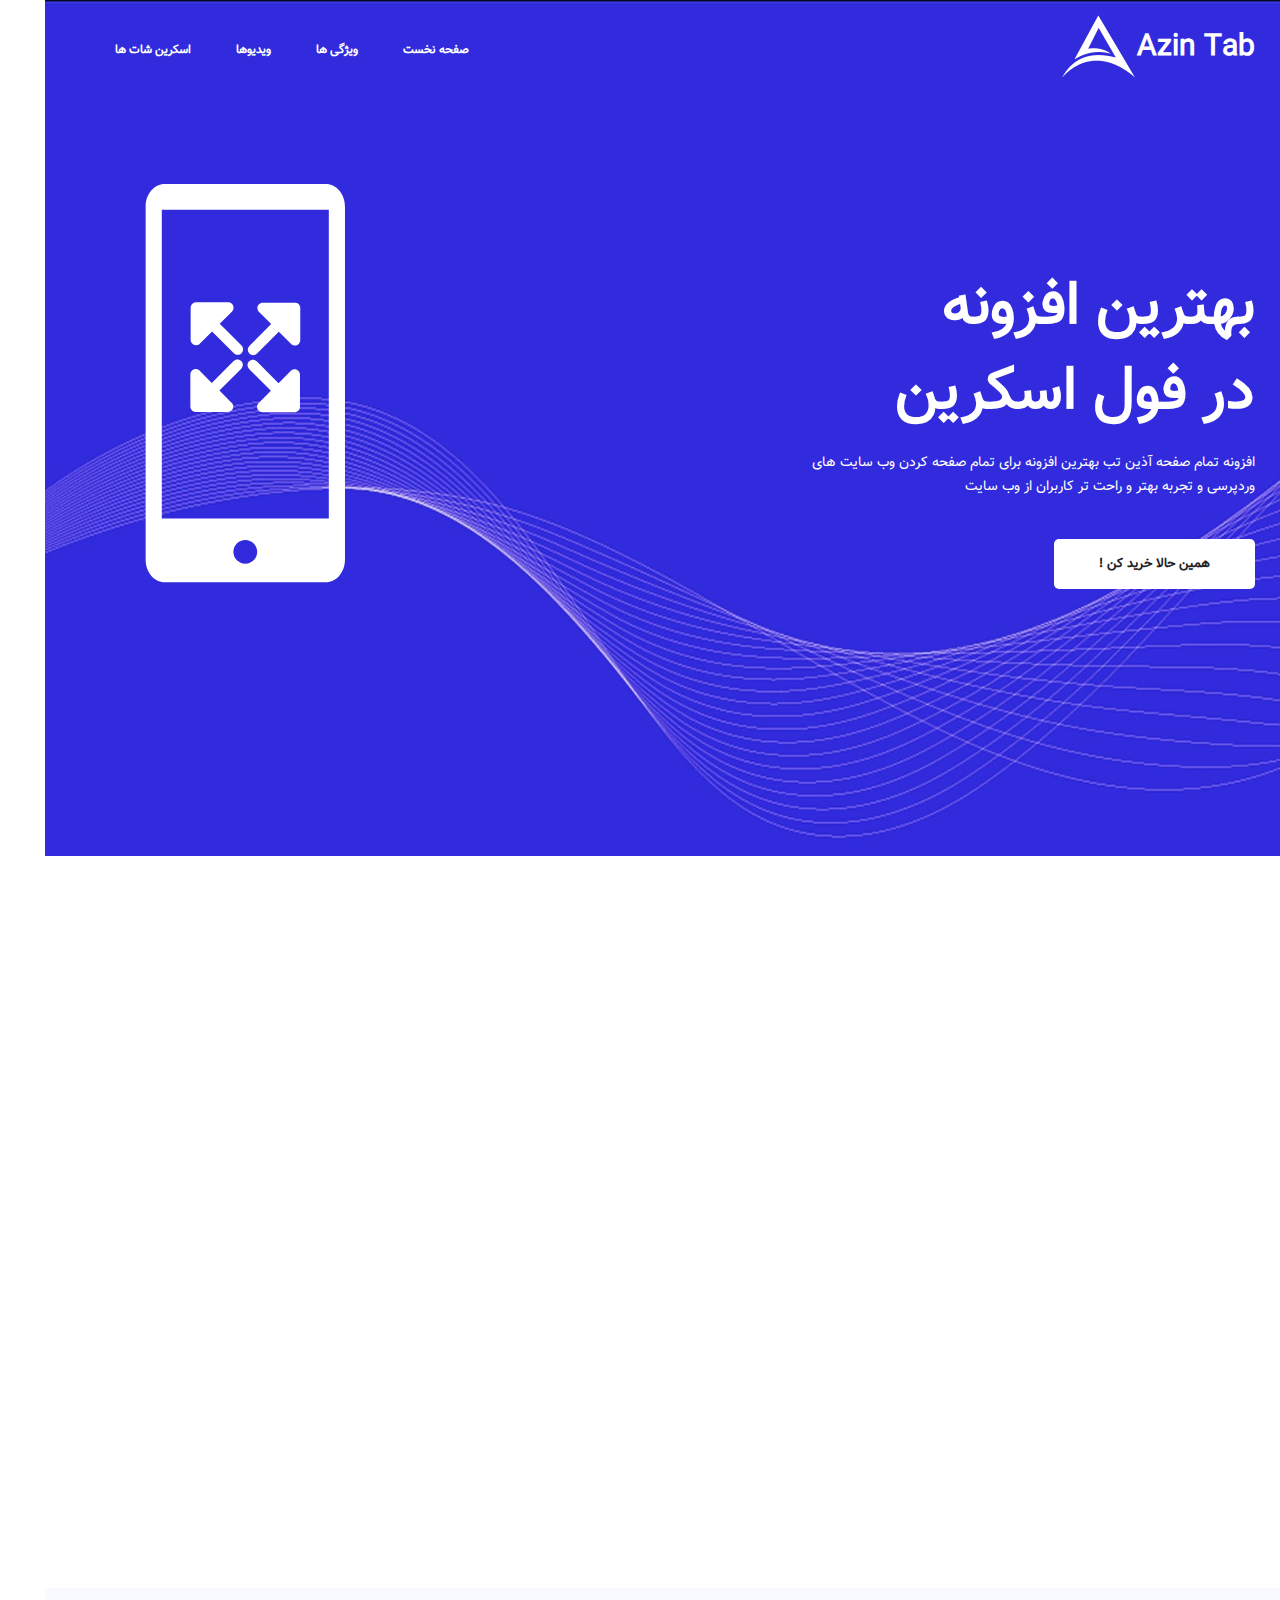
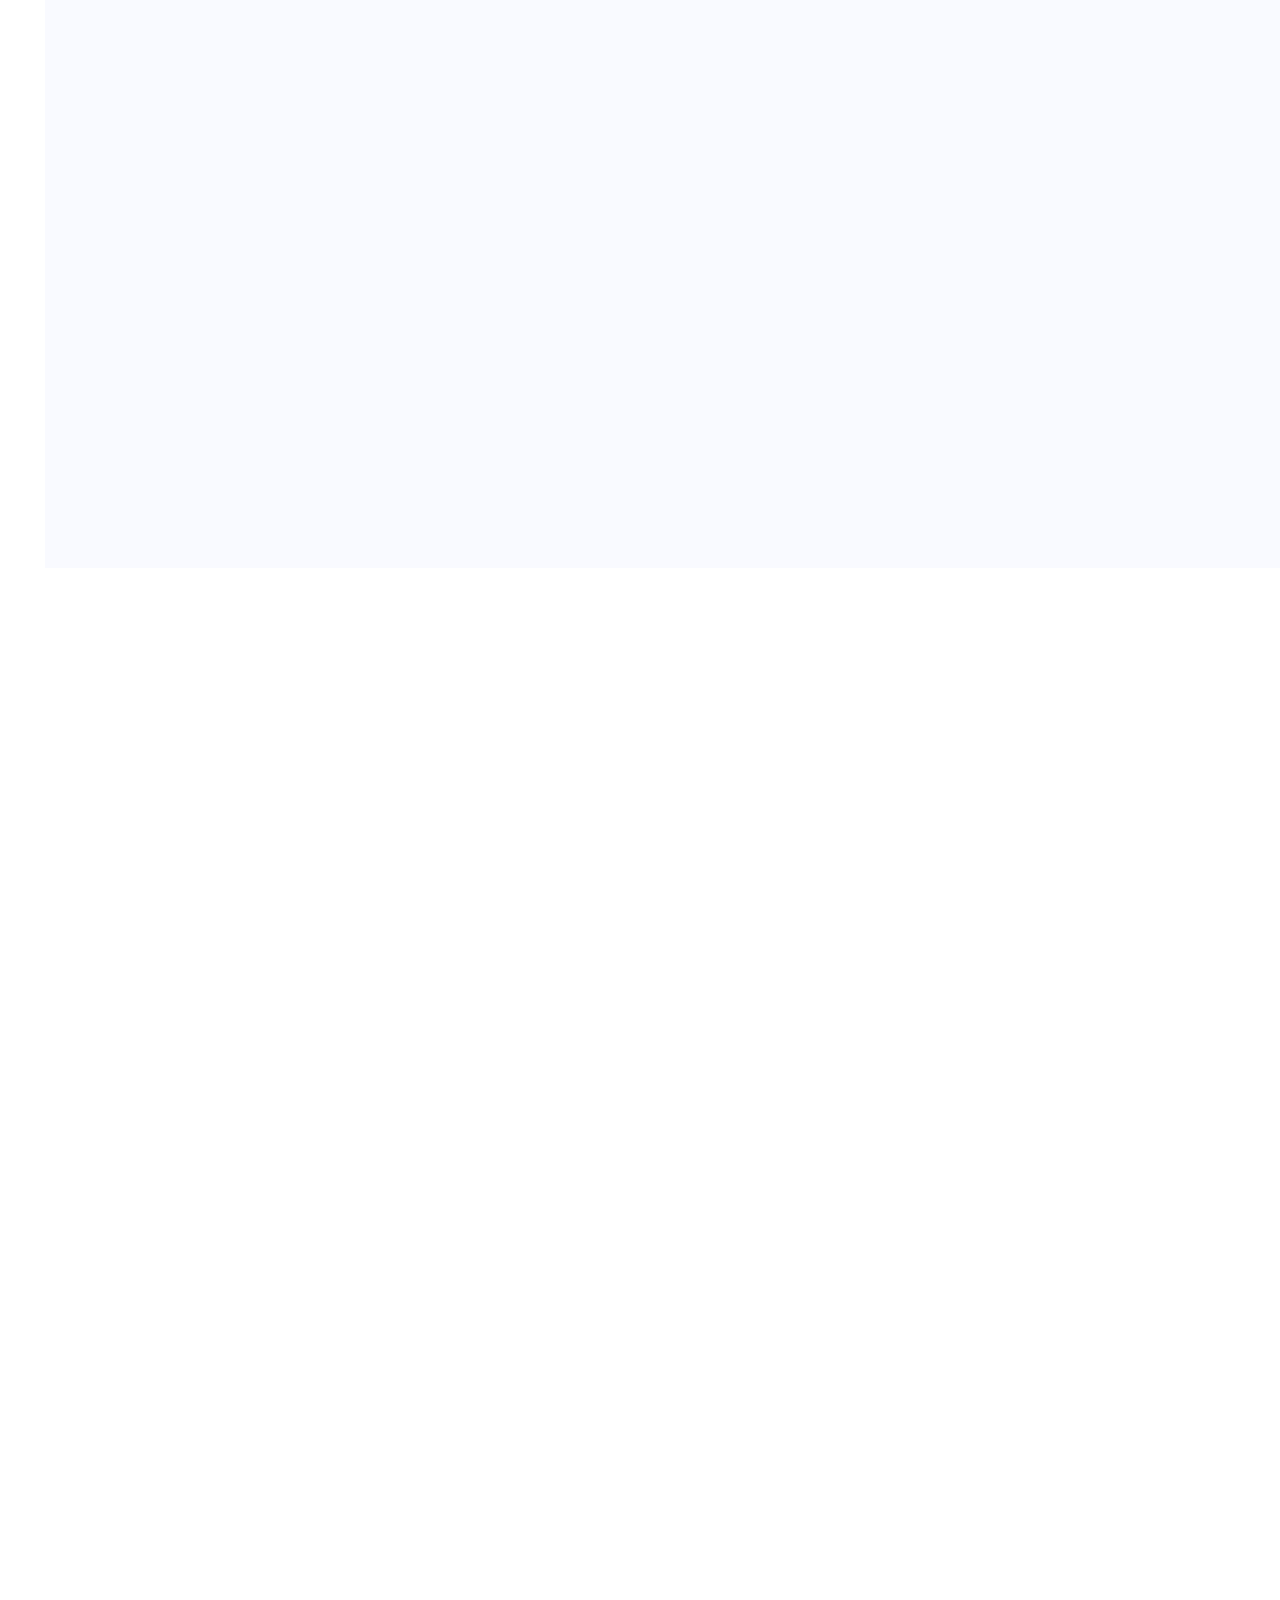
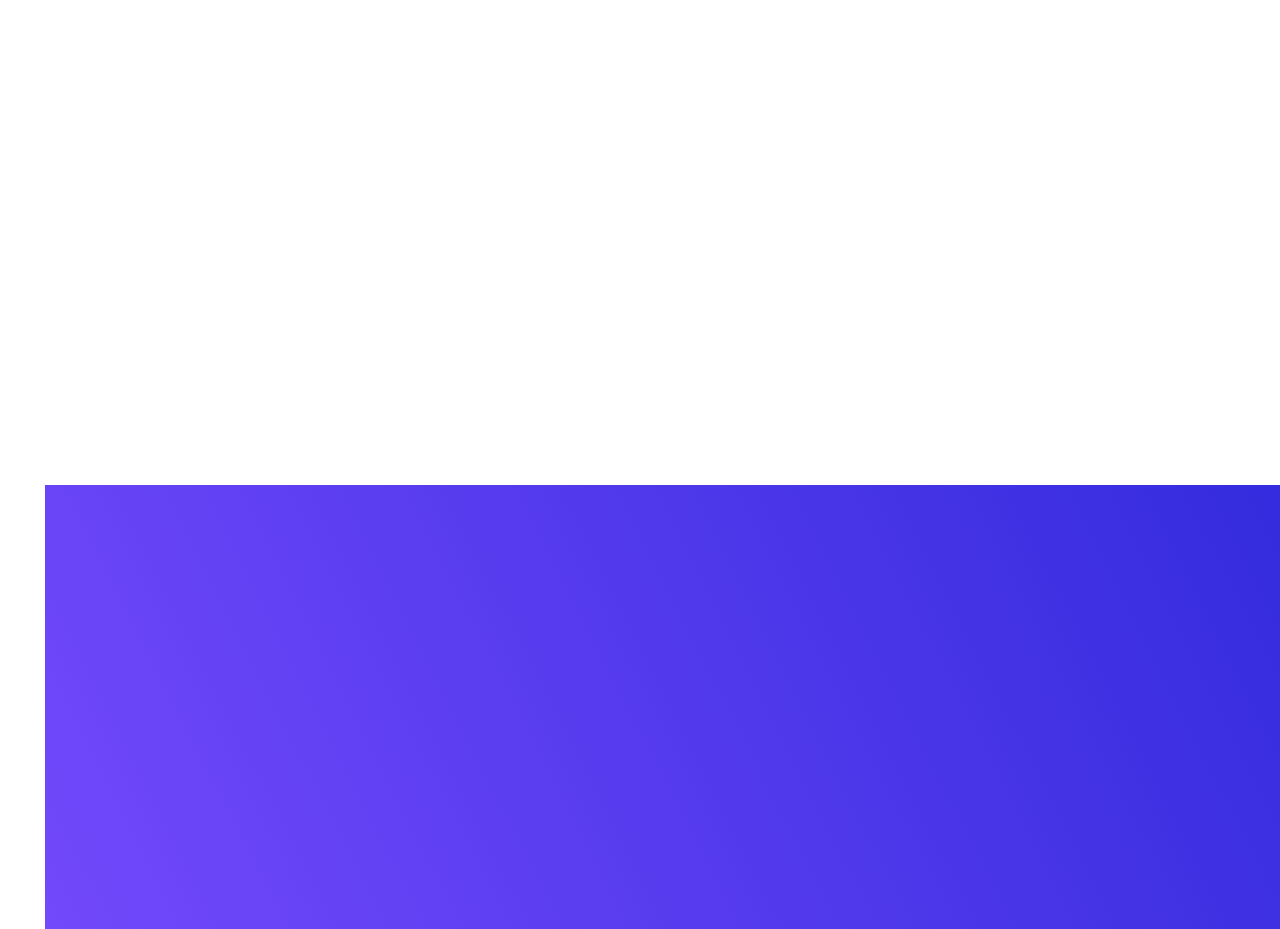
==== commit a41d0e73: "add scroll button" ====
--- a/index.html
+++ b/index.html
@@ -1,5 +1,5 @@
 <!DOCTYPE html>
-<html lang="fa">
+<html lang="en">
 <head>
 	<meta charset="utf-8">
 	<meta http-equiv="X-UA-Compatible" content="IE=edge">
@@ -17,6 +17,7 @@
 	<!-- main css -->
 	<link rel="stylesheet" href="css/style.css">
 	<link rel="stylesheet" href="css/responsive.css">
+	<link rel="stylesheet" href="aos/aos.css">
 </head>
 
 <body data-spy="scroll" data-target="#mainNav" data-offset="70">
@@ -56,12 +57,12 @@
 				<div class="col-lg-9">
 					<h2>بهترین افزونه <br /> در فول اسکرین</h2>
 					<p>افزونه تمام صفحه آذین تب بهترین افزونه برای تمام صفحه کردن وب سایت های وردپرسی و تجربه بهتر و راحت تر کاربران از وب سایت</p>
-					<a class="banner-btn" href="#">همین حالا خرید کن !</a>
+					<a data-aos="fade-left" class="banner-btn" href="#">همین حالا خرید کن !</a>
 				</div>
 				<div class="col-lg-3">
-					<div class="banner-map-img">
+					<div class="banner-map-img" data-aos="fade-right">
 						<!-- <img class="img-fluid" src="pics/banner/right-mobile.png" alt=""> -->
-						<svg class="img-fluid" xmlns="http://www.w3.org/2000/svg" xmlns:xlink="http://www.w3.org/1999/xlink" version="1.1" x="0px" y="0px" viewBox="0 0 55 112.5" enable-background="new 0 0 55 90" xml:space="preserve"><g><path  d="M44.191,2.91H10.414c-2.206,0-3.994,2.118-3.994,4.729v74c0,2.613,1.789,4.729,3.994,4.729h33.779   c2.205,0,3.992-2.116,3.994-4.729v-74C48.188,5.027,46.398,2.91,44.191,2.91z M27.303,82.486c-1.377,0-2.493-1.116-2.493-2.493   s1.116-2.493,2.493-2.493c1.376,0,2.493,1.116,2.493,2.493S28.68,82.486,27.303,82.486z M44.801,73H9.805V8.311h34.996V73z" style="fill: #fff;"/><path d="M15.84,49.878c0.012,0.039,0.021,0.08,0.037,0.12c0.014,0.034,0.034,0.066,0.053,0.101c0.019,0.03,0.03,0.063,0.052,0.093   c0.038,0.057,0.081,0.109,0.13,0.16c0.004,0.004,0.006,0.009,0.01,0.013c0.006,0.006,0.013,0.009,0.018,0.015   c0.049,0.046,0.1,0.09,0.155,0.127c0.03,0.021,0.064,0.035,0.098,0.053c0.032,0.019,0.063,0.037,0.097,0.053   c0.041,0.016,0.084,0.026,0.125,0.037c0.03,0.011,0.058,0.021,0.088,0.027c0.072,0.015,0.148,0.022,0.225,0.021h6.726   c0.626,0,1.134-0.508,1.134-1.134c0.001-0.261-0.089-0.497-0.237-0.689l0.002-0.002l-0.025-0.025   c-0.046-0.057-0.1-0.109-0.157-0.157l-2.484-2.483l4.572-4.57c0.442-0.442,0.442-1.159-0.001-1.604   c-0.443-0.443-1.159-0.443-1.603,0l-4.57,4.569l-2.484-2.483c-0.046-0.058-0.099-0.109-0.156-0.155l-0.016-0.018l-0.003,0.002   c-0.192-0.152-0.434-0.246-0.698-0.246c-0.626-0.001-1.134,0.507-1.134,1.134v6.729c0.001,0.073,0.009,0.148,0.022,0.222   C15.818,49.817,15.832,49.848,15.84,49.878z" style="fill: #fff;"/><path d="M29.759,38.457l4.568-4.568l2.485,2.482c0.047,0.059,0.099,0.11,0.157,0.157l0.017,0.017l0.002-0.002   c0.192,0.152,0.433,0.246,0.696,0.246c0.627,0.001,1.135-0.506,1.135-1.134v-6.728c0-0.074-0.008-0.149-0.022-0.222   c-0.006-0.033-0.019-0.062-0.027-0.094c-0.011-0.039-0.02-0.08-0.036-0.119c-0.015-0.035-0.034-0.067-0.053-0.1   c-0.02-0.031-0.03-0.064-0.052-0.094c-0.038-0.057-0.082-0.109-0.13-0.16c-0.005-0.003-0.007-0.009-0.011-0.013   c-0.007-0.005-0.013-0.008-0.018-0.014c-0.049-0.046-0.1-0.09-0.154-0.126c-0.032-0.022-0.065-0.037-0.099-0.053   c-0.032-0.018-0.063-0.039-0.097-0.052c-0.04-0.017-0.084-0.026-0.126-0.038c-0.029-0.01-0.057-0.021-0.088-0.027   c-0.072-0.015-0.148-0.022-0.223-0.022l-6.726,0.001c-0.626-0.001-1.134,0.507-1.134,1.134c-0.002,0.26,0.09,0.497,0.236,0.688   l-0.002,0.002l0.025,0.025c0.047,0.058,0.1,0.11,0.156,0.157l2.484,2.482l-4.572,4.571c-0.442,0.442-0.442,1.16,0.002,1.603   C28.599,38.901,29.315,38.901,29.759,38.457z" style="fill: #fff;"/><path d="M37.937,50.709c0.039-0.012,0.08-0.021,0.12-0.037c0.034-0.014,0.066-0.034,0.101-0.053c0.03-0.019,0.063-0.03,0.093-0.052   c0.057-0.038,0.109-0.081,0.16-0.13c0.004-0.004,0.009-0.006,0.013-0.01c0.006-0.006,0.009-0.013,0.015-0.018   c0.046-0.049,0.09-0.1,0.127-0.155c0.021-0.03,0.035-0.064,0.053-0.098c0.019-0.032,0.037-0.063,0.053-0.097   c0.016-0.041,0.026-0.084,0.037-0.125c0.011-0.03,0.021-0.058,0.027-0.088c0.015-0.072,0.022-0.148,0.021-0.225v-6.726   c0-0.626-0.508-1.134-1.134-1.134c-0.261-0.001-0.497,0.089-0.689,0.237l-0.002-0.002l-0.025,0.025   c-0.057,0.046-0.109,0.1-0.157,0.157l-2.483,2.484l-4.57-4.572c-0.442-0.442-1.159-0.442-1.604,0.001   c-0.443,0.443-0.443,1.159,0,1.603l4.569,4.57l-2.483,2.484c-0.058,0.046-0.109,0.099-0.155,0.156l-0.018,0.016l0.002,0.003   c-0.152,0.192-0.246,0.434-0.246,0.698c-0.001,0.626,0.507,1.134,1.134,1.134h6.729c0.073-0.001,0.148-0.009,0.222-0.022   C37.876,50.73,37.906,50.717,37.937,50.709z" style="fill: #fff;"/><path d="M26.516,36.79l-4.568-4.568l2.482-2.485c0.059-0.047,0.11-0.099,0.157-0.157l0.017-0.017l-0.002-0.002   c0.152-0.192,0.246-0.433,0.246-0.696c0.001-0.627-0.506-1.135-1.134-1.135h-6.728c-0.074,0-0.149,0.008-0.222,0.022   c-0.033,0.006-0.062,0.019-0.094,0.027c-0.039,0.011-0.08,0.02-0.119,0.036c-0.035,0.015-0.067,0.034-0.1,0.053   c-0.031,0.02-0.064,0.03-0.094,0.052c-0.057,0.038-0.109,0.082-0.16,0.13c-0.003,0.005-0.009,0.007-0.013,0.011   c-0.005,0.007-0.008,0.013-0.014,0.018c-0.046,0.049-0.09,0.1-0.126,0.154c-0.022,0.032-0.037,0.065-0.053,0.099   c-0.018,0.032-0.039,0.063-0.052,0.097c-0.017,0.04-0.026,0.084-0.038,0.126c-0.01,0.029-0.021,0.057-0.027,0.088   c-0.015,0.072-0.022,0.148-0.022,0.223l0.001,6.726c-0.001,0.626,0.507,1.134,1.134,1.134c0.26,0.002,0.497-0.09,0.688-0.236   l0.002,0.002l0.025-0.025c0.058-0.047,0.11-0.1,0.157-0.156l2.482-2.484l4.571,4.572c0.442,0.442,1.16,0.442,1.603-0.002   C26.96,37.95,26.96,37.233,26.516,36.79z" style="fill: #fff;"/></g></svg>
+						<svg xmlns="http://www.w3.org/2000/svg" xmlns:xlink="http://www.w3.org/1999/xlink" version="1.1" x="0px" y="0px" viewBox="0 0 55 112.5" enable-background="new 0 0 55 90" xml:space="preserve"><g><path  d="M44.191,2.91H10.414c-2.206,0-3.994,2.118-3.994,4.729v74c0,2.613,1.789,4.729,3.994,4.729h33.779   c2.205,0,3.992-2.116,3.994-4.729v-74C48.188,5.027,46.398,2.91,44.191,2.91z M27.303,82.486c-1.377,0-2.493-1.116-2.493-2.493   s1.116-2.493,2.493-2.493c1.376,0,2.493,1.116,2.493,2.493S28.68,82.486,27.303,82.486z M44.801,73H9.805V8.311h34.996V73z" style="fill: #fff;"/><path d="M15.84,49.878c0.012,0.039,0.021,0.08,0.037,0.12c0.014,0.034,0.034,0.066,0.053,0.101c0.019,0.03,0.03,0.063,0.052,0.093   c0.038,0.057,0.081,0.109,0.13,0.16c0.004,0.004,0.006,0.009,0.01,0.013c0.006,0.006,0.013,0.009,0.018,0.015   c0.049,0.046,0.1,0.09,0.155,0.127c0.03,0.021,0.064,0.035,0.098,0.053c0.032,0.019,0.063,0.037,0.097,0.053   c0.041,0.016,0.084,0.026,0.125,0.037c0.03,0.011,0.058,0.021,0.088,0.027c0.072,0.015,0.148,0.022,0.225,0.021h6.726   c0.626,0,1.134-0.508,1.134-1.134c0.001-0.261-0.089-0.497-0.237-0.689l0.002-0.002l-0.025-0.025   c-0.046-0.057-0.1-0.109-0.157-0.157l-2.484-2.483l4.572-4.57c0.442-0.442,0.442-1.159-0.001-1.604   c-0.443-0.443-1.159-0.443-1.603,0l-4.57,4.569l-2.484-2.483c-0.046-0.058-0.099-0.109-0.156-0.155l-0.016-0.018l-0.003,0.002   c-0.192-0.152-0.434-0.246-0.698-0.246c-0.626-0.001-1.134,0.507-1.134,1.134v6.729c0.001,0.073,0.009,0.148,0.022,0.222   C15.818,49.817,15.832,49.848,15.84,49.878z" style="fill: #fff;"/><path d="M29.759,38.457l4.568-4.568l2.485,2.482c0.047,0.059,0.099,0.11,0.157,0.157l0.017,0.017l0.002-0.002   c0.192,0.152,0.433,0.246,0.696,0.246c0.627,0.001,1.135-0.506,1.135-1.134v-6.728c0-0.074-0.008-0.149-0.022-0.222   c-0.006-0.033-0.019-0.062-0.027-0.094c-0.011-0.039-0.02-0.08-0.036-0.119c-0.015-0.035-0.034-0.067-0.053-0.1   c-0.02-0.031-0.03-0.064-0.052-0.094c-0.038-0.057-0.082-0.109-0.13-0.16c-0.005-0.003-0.007-0.009-0.011-0.013   c-0.007-0.005-0.013-0.008-0.018-0.014c-0.049-0.046-0.1-0.09-0.154-0.126c-0.032-0.022-0.065-0.037-0.099-0.053   c-0.032-0.018-0.063-0.039-0.097-0.052c-0.04-0.017-0.084-0.026-0.126-0.038c-0.029-0.01-0.057-0.021-0.088-0.027   c-0.072-0.015-0.148-0.022-0.223-0.022l-6.726,0.001c-0.626-0.001-1.134,0.507-1.134,1.134c-0.002,0.26,0.09,0.497,0.236,0.688   l-0.002,0.002l0.025,0.025c0.047,0.058,0.1,0.11,0.156,0.157l2.484,2.482l-4.572,4.571c-0.442,0.442-0.442,1.16,0.002,1.603   C28.599,38.901,29.315,38.901,29.759,38.457z" style="fill: #fff;"/><path d="M37.937,50.709c0.039-0.012,0.08-0.021,0.12-0.037c0.034-0.014,0.066-0.034,0.101-0.053c0.03-0.019,0.063-0.03,0.093-0.052   c0.057-0.038,0.109-0.081,0.16-0.13c0.004-0.004,0.009-0.006,0.013-0.01c0.006-0.006,0.009-0.013,0.015-0.018   c0.046-0.049,0.09-0.1,0.127-0.155c0.021-0.03,0.035-0.064,0.053-0.098c0.019-0.032,0.037-0.063,0.053-0.097   c0.016-0.041,0.026-0.084,0.037-0.125c0.011-0.03,0.021-0.058,0.027-0.088c0.015-0.072,0.022-0.148,0.021-0.225v-6.726   c0-0.626-0.508-1.134-1.134-1.134c-0.261-0.001-0.497,0.089-0.689,0.237l-0.002-0.002l-0.025,0.025   c-0.057,0.046-0.109,0.1-0.157,0.157l-2.483,2.484l-4.57-4.572c-0.442-0.442-1.159-0.442-1.604,0.001   c-0.443,0.443-0.443,1.159,0,1.603l4.569,4.57l-2.483,2.484c-0.058,0.046-0.109,0.099-0.155,0.156l-0.018,0.016l0.002,0.003   c-0.152,0.192-0.246,0.434-0.246,0.698c-0.001,0.626,0.507,1.134,1.134,1.134h6.729c0.073-0.001,0.148-0.009,0.222-0.022   C37.876,50.73,37.906,50.717,37.937,50.709z" style="fill: #fff;"/><path d="M26.516,36.79l-4.568-4.568l2.482-2.485c0.059-0.047,0.11-0.099,0.157-0.157l0.017-0.017l-0.002-0.002   c0.152-0.192,0.246-0.433,0.246-0.696c0.001-0.627-0.506-1.135-1.134-1.135h-6.728c-0.074,0-0.149,0.008-0.222,0.022   c-0.033,0.006-0.062,0.019-0.094,0.027c-0.039,0.011-0.08,0.02-0.119,0.036c-0.035,0.015-0.067,0.034-0.1,0.053   c-0.031,0.02-0.064,0.03-0.094,0.052c-0.057,0.038-0.109,0.082-0.16,0.13c-0.003,0.005-0.009,0.007-0.013,0.011   c-0.005,0.007-0.008,0.013-0.014,0.018c-0.046,0.049-0.09,0.1-0.126,0.154c-0.022,0.032-0.037,0.065-0.053,0.099   c-0.018,0.032-0.039,0.063-0.052,0.097c-0.017,0.04-0.026,0.084-0.038,0.126c-0.01,0.029-0.021,0.057-0.027,0.088   c-0.015,0.072-0.022,0.148-0.022,0.223l0.001,6.726c-0.001,0.626,0.507,1.134,1.134,1.134c0.26,0.002,0.497-0.09,0.688-0.236   l0.002,0.002l0.025-0.025c0.058-0.047,0.11-0.1,0.157-0.156l2.482-2.484l4.571,4.572c0.442,0.442,1.16,0.442,1.603-0.002   C26.96,37.95,26.96,37.233,26.516,36.79z" style="fill: #fff;"/></g></svg>
 					</div>
 				</div>
 			</div>
@@ -256,5 +257,12 @@
 	<script src=js/jquery-magnific-popup.min.js></script>
 	<script src="js/theme.js"></script>
 	<script src="js/scripts.js"></script>
+	<script src="aos/aos.js"></script>
+	<script>
+		AOS.init({
+  duration: 2000, // values from 0 to 3000, with step 50ms
+  easing: 'ease', // default easing for AOS animations
+});
+	  </script>
 </body><!-- This template has been downloaded from Webrubik.com -->
 </html>
--- a/css/style.css
+++ b/css/style.css
@@ -20,6 +20,31 @@
   margin: 0;
   padding: 0;
 }
+/* css scroll vottom */
+.bottom-scrollbar {
+  background-color: #fff;
+  height: calc(100% - 20px);
+  position: fixed;
+  left: 0;
+  bottom: 0;
+  min-height: 2px;
+  max-height: 5px;
+  width: 100vw;
+}
+
+.bottom-scrollbar #scrollBar {
+  background-color: #322bdd;
+  content: '';
+  display: block;
+  height: 100%;
+  position: absolute;
+  left: 0;
+  top: 0;
+  width: 0;
+  box-shadow: #322bdd 0px 0px 6px;
+}
+/* End scroll bar */
+
 
 a {
   text-decoration: none;
@@ -3488,7 +3513,8 @@
 ============================================================================================ */
 .download-app-area {
   background-image: -moz-linear-gradient(0deg, #bc2bff 0%, #7249fb 100%);
-  background-image: -webkit-linear-gradient(0deg, #bc2bff 0%, #7249fb 100%);
+  background-image: -webkit-linear-gradient(
+207deg, #322bdd 0%, #7249fb 100%);
   background-image: -ms-linear-gradient(0deg, #bc2bff 0%, #7249fb 100%);
 }
 
@@ -4039,4 +4065,4 @@
 }
 /*---------------------------------------------------- */
 
-/*# sourceMappingURL=style.css.map */+/*# sourceMappingURL=style.css.map */
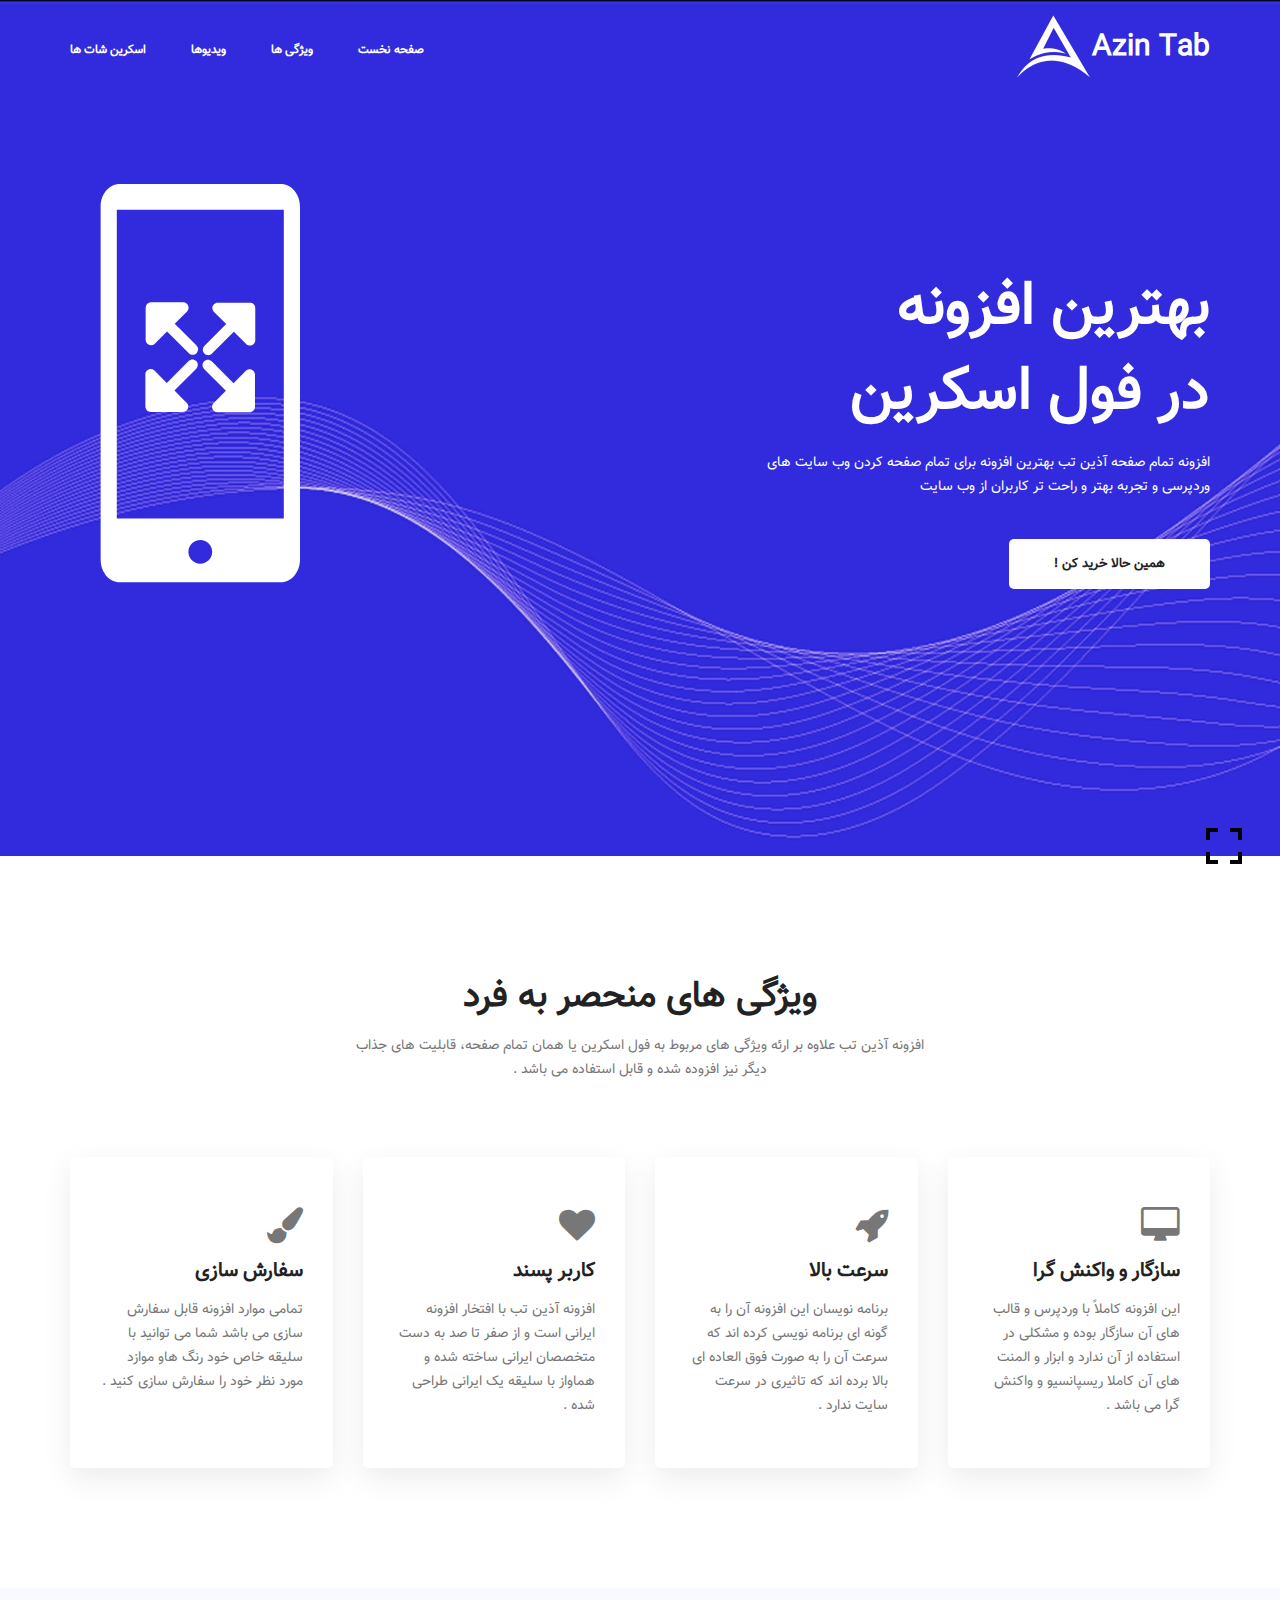
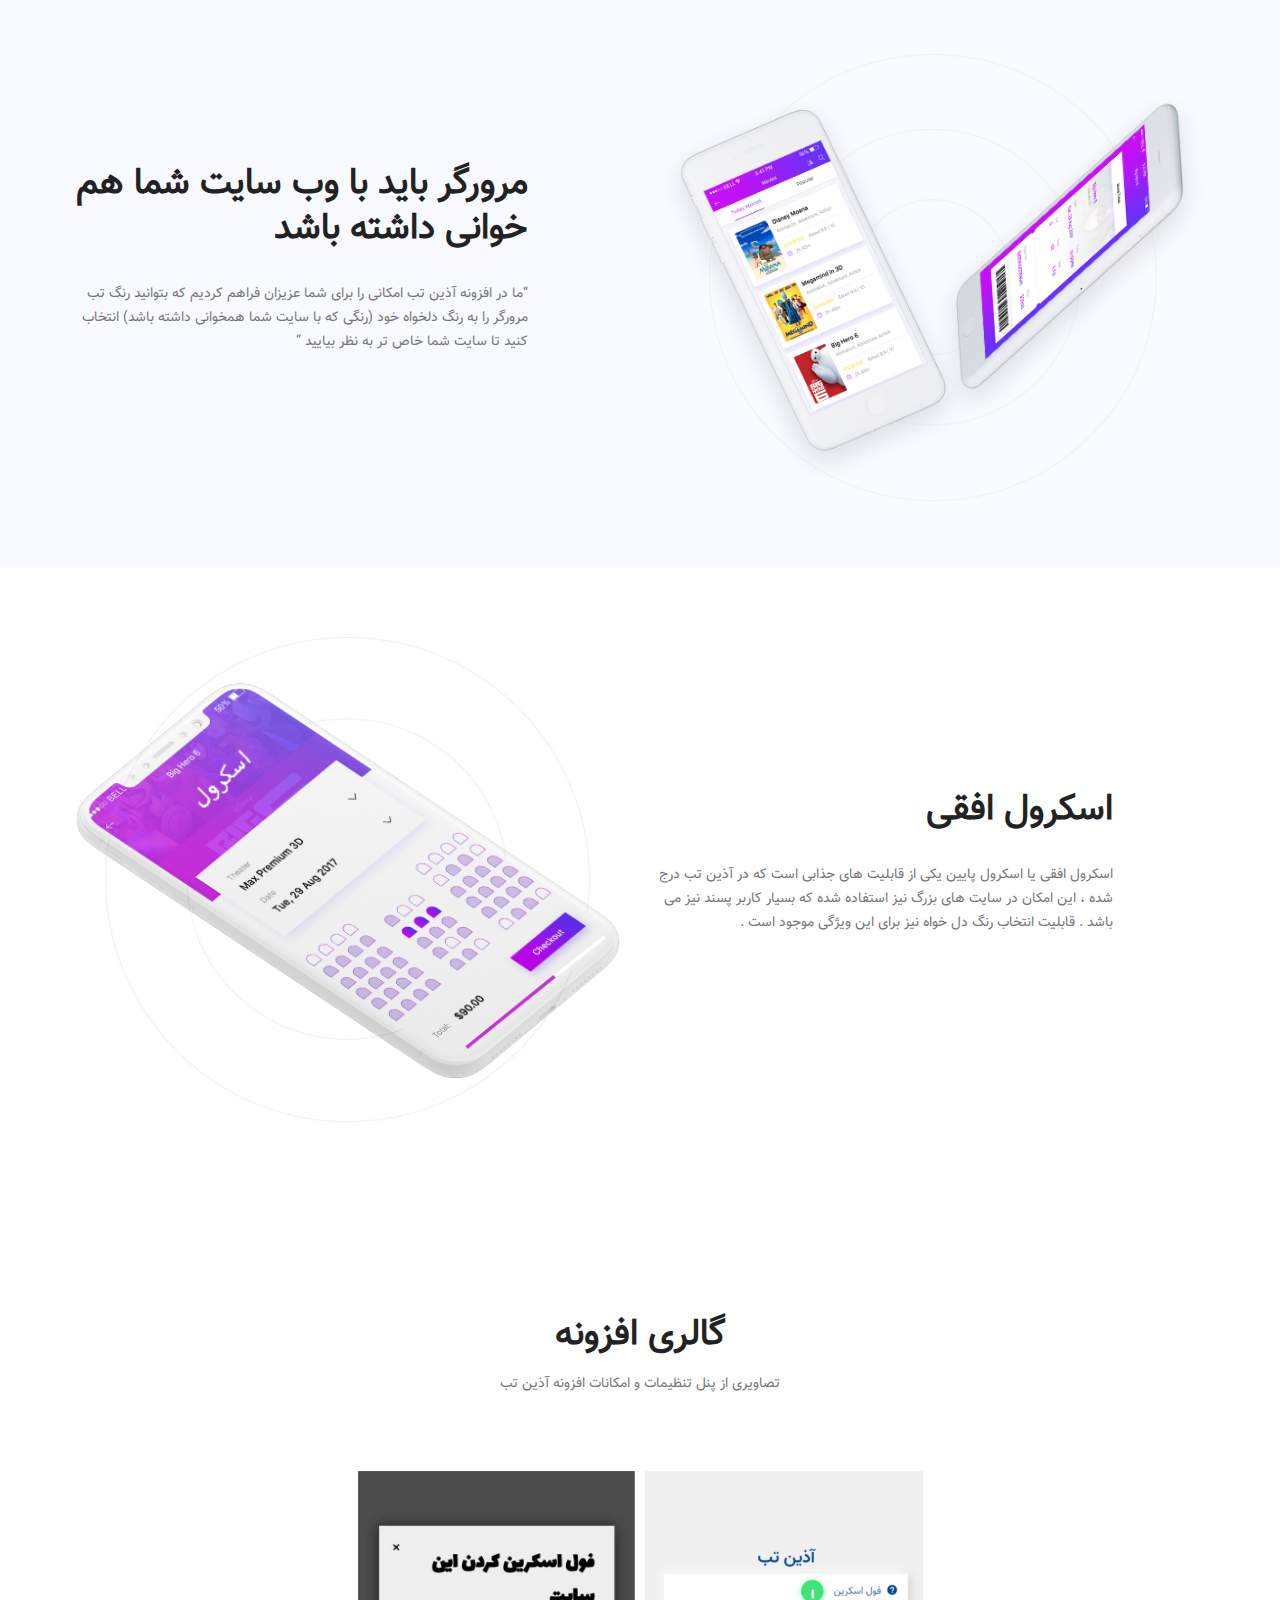
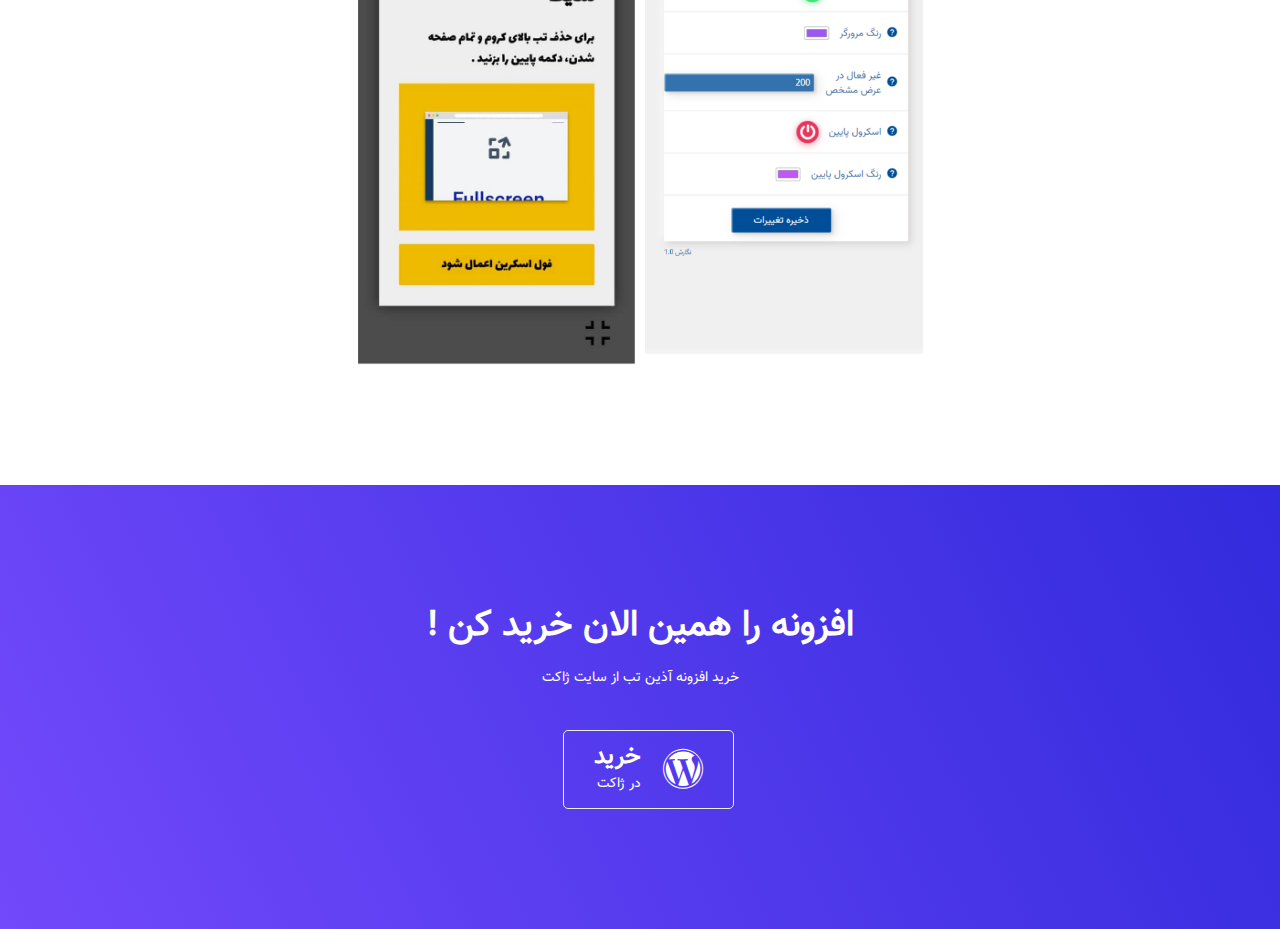
==== commit e120bb73: "add full screen" ====
--- a/index.html
+++ b/index.html
@@ -1,5 +1,5 @@
 <!DOCTYPE html>
-<html lang="en">
+<html lang="fa">
 <head>
 	<meta charset="utf-8">
 	<meta http-equiv="X-UA-Compatible" content="IE=edge">
@@ -17,7 +17,10 @@
 	<!-- main css -->
 	<link rel="stylesheet" href="css/style.css">
 	<link rel="stylesheet" href="css/responsive.css">
-	<link rel="stylesheet" href="aos/aos.css">
+	<link rel="stylesheet" href="css/azintab.css">
+	<link rel="preconnect" href="https://fonts.googleapis.com">
+    <link rel="preconnect" href="https://fonts.gstatic.com" crossorigin>
+    <link href="https://fonts.googleapis.com/css2?family=Lalezar&display=swap" rel="stylesheet">
 </head>
 
 <body data-spy="scroll" data-target="#mainNav" data-offset="70">
@@ -57,12 +60,12 @@
 				<div class="col-lg-9">
 					<h2>بهترین افزونه <br /> در فول اسکرین</h2>
 					<p>افزونه تمام صفحه آذین تب بهترین افزونه برای تمام صفحه کردن وب سایت های وردپرسی و تجربه بهتر و راحت تر کاربران از وب سایت</p>
-					<a data-aos="fade-left" class="banner-btn" href="#">همین حالا خرید کن !</a>
+					<a class="banner-btn" href="https://www.zhaket.com/web/azintab-wordpress-plugin">همین حالا خرید کن !</a>
 				</div>
 				<div class="col-lg-3">
-					<div class="banner-map-img" data-aos="fade-right">
+					<div class="banner-map-img">
 						<!-- <img class="img-fluid" src="pics/banner/right-mobile.png" alt=""> -->
-						<svg xmlns="http://www.w3.org/2000/svg" xmlns:xlink="http://www.w3.org/1999/xlink" version="1.1" x="0px" y="0px" viewBox="0 0 55 112.5" enable-background="new 0 0 55 90" xml:space="preserve"><g><path  d="M44.191,2.91H10.414c-2.206,0-3.994,2.118-3.994,4.729v74c0,2.613,1.789,4.729,3.994,4.729h33.779   c2.205,0,3.992-2.116,3.994-4.729v-74C48.188,5.027,46.398,2.91,44.191,2.91z M27.303,82.486c-1.377,0-2.493-1.116-2.493-2.493   s1.116-2.493,2.493-2.493c1.376,0,2.493,1.116,2.493,2.493S28.68,82.486,27.303,82.486z M44.801,73H9.805V8.311h34.996V73z" style="fill: #fff;"/><path d="M15.84,49.878c0.012,0.039,0.021,0.08,0.037,0.12c0.014,0.034,0.034,0.066,0.053,0.101c0.019,0.03,0.03,0.063,0.052,0.093   c0.038,0.057,0.081,0.109,0.13,0.16c0.004,0.004,0.006,0.009,0.01,0.013c0.006,0.006,0.013,0.009,0.018,0.015   c0.049,0.046,0.1,0.09,0.155,0.127c0.03,0.021,0.064,0.035,0.098,0.053c0.032,0.019,0.063,0.037,0.097,0.053   c0.041,0.016,0.084,0.026,0.125,0.037c0.03,0.011,0.058,0.021,0.088,0.027c0.072,0.015,0.148,0.022,0.225,0.021h6.726   c0.626,0,1.134-0.508,1.134-1.134c0.001-0.261-0.089-0.497-0.237-0.689l0.002-0.002l-0.025-0.025   c-0.046-0.057-0.1-0.109-0.157-0.157l-2.484-2.483l4.572-4.57c0.442-0.442,0.442-1.159-0.001-1.604   c-0.443-0.443-1.159-0.443-1.603,0l-4.57,4.569l-2.484-2.483c-0.046-0.058-0.099-0.109-0.156-0.155l-0.016-0.018l-0.003,0.002   c-0.192-0.152-0.434-0.246-0.698-0.246c-0.626-0.001-1.134,0.507-1.134,1.134v6.729c0.001,0.073,0.009,0.148,0.022,0.222   C15.818,49.817,15.832,49.848,15.84,49.878z" style="fill: #fff;"/><path d="M29.759,38.457l4.568-4.568l2.485,2.482c0.047,0.059,0.099,0.11,0.157,0.157l0.017,0.017l0.002-0.002   c0.192,0.152,0.433,0.246,0.696,0.246c0.627,0.001,1.135-0.506,1.135-1.134v-6.728c0-0.074-0.008-0.149-0.022-0.222   c-0.006-0.033-0.019-0.062-0.027-0.094c-0.011-0.039-0.02-0.08-0.036-0.119c-0.015-0.035-0.034-0.067-0.053-0.1   c-0.02-0.031-0.03-0.064-0.052-0.094c-0.038-0.057-0.082-0.109-0.13-0.16c-0.005-0.003-0.007-0.009-0.011-0.013   c-0.007-0.005-0.013-0.008-0.018-0.014c-0.049-0.046-0.1-0.09-0.154-0.126c-0.032-0.022-0.065-0.037-0.099-0.053   c-0.032-0.018-0.063-0.039-0.097-0.052c-0.04-0.017-0.084-0.026-0.126-0.038c-0.029-0.01-0.057-0.021-0.088-0.027   c-0.072-0.015-0.148-0.022-0.223-0.022l-6.726,0.001c-0.626-0.001-1.134,0.507-1.134,1.134c-0.002,0.26,0.09,0.497,0.236,0.688   l-0.002,0.002l0.025,0.025c0.047,0.058,0.1,0.11,0.156,0.157l2.484,2.482l-4.572,4.571c-0.442,0.442-0.442,1.16,0.002,1.603   C28.599,38.901,29.315,38.901,29.759,38.457z" style="fill: #fff;"/><path d="M37.937,50.709c0.039-0.012,0.08-0.021,0.12-0.037c0.034-0.014,0.066-0.034,0.101-0.053c0.03-0.019,0.063-0.03,0.093-0.052   c0.057-0.038,0.109-0.081,0.16-0.13c0.004-0.004,0.009-0.006,0.013-0.01c0.006-0.006,0.009-0.013,0.015-0.018   c0.046-0.049,0.09-0.1,0.127-0.155c0.021-0.03,0.035-0.064,0.053-0.098c0.019-0.032,0.037-0.063,0.053-0.097   c0.016-0.041,0.026-0.084,0.037-0.125c0.011-0.03,0.021-0.058,0.027-0.088c0.015-0.072,0.022-0.148,0.021-0.225v-6.726   c0-0.626-0.508-1.134-1.134-1.134c-0.261-0.001-0.497,0.089-0.689,0.237l-0.002-0.002l-0.025,0.025   c-0.057,0.046-0.109,0.1-0.157,0.157l-2.483,2.484l-4.57-4.572c-0.442-0.442-1.159-0.442-1.604,0.001   c-0.443,0.443-0.443,1.159,0,1.603l4.569,4.57l-2.483,2.484c-0.058,0.046-0.109,0.099-0.155,0.156l-0.018,0.016l0.002,0.003   c-0.152,0.192-0.246,0.434-0.246,0.698c-0.001,0.626,0.507,1.134,1.134,1.134h6.729c0.073-0.001,0.148-0.009,0.222-0.022   C37.876,50.73,37.906,50.717,37.937,50.709z" style="fill: #fff;"/><path d="M26.516,36.79l-4.568-4.568l2.482-2.485c0.059-0.047,0.11-0.099,0.157-0.157l0.017-0.017l-0.002-0.002   c0.152-0.192,0.246-0.433,0.246-0.696c0.001-0.627-0.506-1.135-1.134-1.135h-6.728c-0.074,0-0.149,0.008-0.222,0.022   c-0.033,0.006-0.062,0.019-0.094,0.027c-0.039,0.011-0.08,0.02-0.119,0.036c-0.035,0.015-0.067,0.034-0.1,0.053   c-0.031,0.02-0.064,0.03-0.094,0.052c-0.057,0.038-0.109,0.082-0.16,0.13c-0.003,0.005-0.009,0.007-0.013,0.011   c-0.005,0.007-0.008,0.013-0.014,0.018c-0.046,0.049-0.09,0.1-0.126,0.154c-0.022,0.032-0.037,0.065-0.053,0.099   c-0.018,0.032-0.039,0.063-0.052,0.097c-0.017,0.04-0.026,0.084-0.038,0.126c-0.01,0.029-0.021,0.057-0.027,0.088   c-0.015,0.072-0.022,0.148-0.022,0.223l0.001,6.726c-0.001,0.626,0.507,1.134,1.134,1.134c0.26,0.002,0.497-0.09,0.688-0.236   l0.002,0.002l0.025-0.025c0.058-0.047,0.11-0.1,0.157-0.156l2.482-2.484l4.571,4.572c0.442,0.442,1.16,0.442,1.603-0.002   C26.96,37.95,26.96,37.233,26.516,36.79z" style="fill: #fff;"/></g></svg>
+						<svg class="img-fluid" xmlns="http://www.w3.org/2000/svg" xmlns:xlink="http://www.w3.org/1999/xlink" version="1.1" x="0px" y="0px" viewBox="0 0 55 112.5" enable-background="new 0 0 55 90" xml:space="preserve"><g><path  d="M44.191,2.91H10.414c-2.206,0-3.994,2.118-3.994,4.729v74c0,2.613,1.789,4.729,3.994,4.729h33.779   c2.205,0,3.992-2.116,3.994-4.729v-74C48.188,5.027,46.398,2.91,44.191,2.91z M27.303,82.486c-1.377,0-2.493-1.116-2.493-2.493   s1.116-2.493,2.493-2.493c1.376,0,2.493,1.116,2.493,2.493S28.68,82.486,27.303,82.486z M44.801,73H9.805V8.311h34.996V73z" style="fill: #fff;"/><path d="M15.84,49.878c0.012,0.039,0.021,0.08,0.037,0.12c0.014,0.034,0.034,0.066,0.053,0.101c0.019,0.03,0.03,0.063,0.052,0.093   c0.038,0.057,0.081,0.109,0.13,0.16c0.004,0.004,0.006,0.009,0.01,0.013c0.006,0.006,0.013,0.009,0.018,0.015   c0.049,0.046,0.1,0.09,0.155,0.127c0.03,0.021,0.064,0.035,0.098,0.053c0.032,0.019,0.063,0.037,0.097,0.053   c0.041,0.016,0.084,0.026,0.125,0.037c0.03,0.011,0.058,0.021,0.088,0.027c0.072,0.015,0.148,0.022,0.225,0.021h6.726   c0.626,0,1.134-0.508,1.134-1.134c0.001-0.261-0.089-0.497-0.237-0.689l0.002-0.002l-0.025-0.025   c-0.046-0.057-0.1-0.109-0.157-0.157l-2.484-2.483l4.572-4.57c0.442-0.442,0.442-1.159-0.001-1.604   c-0.443-0.443-1.159-0.443-1.603,0l-4.57,4.569l-2.484-2.483c-0.046-0.058-0.099-0.109-0.156-0.155l-0.016-0.018l-0.003,0.002   c-0.192-0.152-0.434-0.246-0.698-0.246c-0.626-0.001-1.134,0.507-1.134,1.134v6.729c0.001,0.073,0.009,0.148,0.022,0.222   C15.818,49.817,15.832,49.848,15.84,49.878z" style="fill: #fff;"/><path d="M29.759,38.457l4.568-4.568l2.485,2.482c0.047,0.059,0.099,0.11,0.157,0.157l0.017,0.017l0.002-0.002   c0.192,0.152,0.433,0.246,0.696,0.246c0.627,0.001,1.135-0.506,1.135-1.134v-6.728c0-0.074-0.008-0.149-0.022-0.222   c-0.006-0.033-0.019-0.062-0.027-0.094c-0.011-0.039-0.02-0.08-0.036-0.119c-0.015-0.035-0.034-0.067-0.053-0.1   c-0.02-0.031-0.03-0.064-0.052-0.094c-0.038-0.057-0.082-0.109-0.13-0.16c-0.005-0.003-0.007-0.009-0.011-0.013   c-0.007-0.005-0.013-0.008-0.018-0.014c-0.049-0.046-0.1-0.09-0.154-0.126c-0.032-0.022-0.065-0.037-0.099-0.053   c-0.032-0.018-0.063-0.039-0.097-0.052c-0.04-0.017-0.084-0.026-0.126-0.038c-0.029-0.01-0.057-0.021-0.088-0.027   c-0.072-0.015-0.148-0.022-0.223-0.022l-6.726,0.001c-0.626-0.001-1.134,0.507-1.134,1.134c-0.002,0.26,0.09,0.497,0.236,0.688   l-0.002,0.002l0.025,0.025c0.047,0.058,0.1,0.11,0.156,0.157l2.484,2.482l-4.572,4.571c-0.442,0.442-0.442,1.16,0.002,1.603   C28.599,38.901,29.315,38.901,29.759,38.457z" style="fill: #fff;"/><path d="M37.937,50.709c0.039-0.012,0.08-0.021,0.12-0.037c0.034-0.014,0.066-0.034,0.101-0.053c0.03-0.019,0.063-0.03,0.093-0.052   c0.057-0.038,0.109-0.081,0.16-0.13c0.004-0.004,0.009-0.006,0.013-0.01c0.006-0.006,0.009-0.013,0.015-0.018   c0.046-0.049,0.09-0.1,0.127-0.155c0.021-0.03,0.035-0.064,0.053-0.098c0.019-0.032,0.037-0.063,0.053-0.097   c0.016-0.041,0.026-0.084,0.037-0.125c0.011-0.03,0.021-0.058,0.027-0.088c0.015-0.072,0.022-0.148,0.021-0.225v-6.726   c0-0.626-0.508-1.134-1.134-1.134c-0.261-0.001-0.497,0.089-0.689,0.237l-0.002-0.002l-0.025,0.025   c-0.057,0.046-0.109,0.1-0.157,0.157l-2.483,2.484l-4.57-4.572c-0.442-0.442-1.159-0.442-1.604,0.001   c-0.443,0.443-0.443,1.159,0,1.603l4.569,4.57l-2.483,2.484c-0.058,0.046-0.109,0.099-0.155,0.156l-0.018,0.016l0.002,0.003   c-0.152,0.192-0.246,0.434-0.246,0.698c-0.001,0.626,0.507,1.134,1.134,1.134h6.729c0.073-0.001,0.148-0.009,0.222-0.022   C37.876,50.73,37.906,50.717,37.937,50.709z" style="fill: #fff;"/><path d="M26.516,36.79l-4.568-4.568l2.482-2.485c0.059-0.047,0.11-0.099,0.157-0.157l0.017-0.017l-0.002-0.002   c0.152-0.192,0.246-0.433,0.246-0.696c0.001-0.627-0.506-1.135-1.134-1.135h-6.728c-0.074,0-0.149,0.008-0.222,0.022   c-0.033,0.006-0.062,0.019-0.094,0.027c-0.039,0.011-0.08,0.02-0.119,0.036c-0.035,0.015-0.067,0.034-0.1,0.053   c-0.031,0.02-0.064,0.03-0.094,0.052c-0.057,0.038-0.109,0.082-0.16,0.13c-0.003,0.005-0.009,0.007-0.013,0.011   c-0.005,0.007-0.008,0.013-0.014,0.018c-0.046,0.049-0.09,0.1-0.126,0.154c-0.022,0.032-0.037,0.065-0.053,0.099   c-0.018,0.032-0.039,0.063-0.052,0.097c-0.017,0.04-0.026,0.084-0.038,0.126c-0.01,0.029-0.021,0.057-0.027,0.088   c-0.015,0.072-0.022,0.148-0.022,0.223l0.001,6.726c-0.001,0.626,0.507,1.134,1.134,1.134c0.26,0.002,0.497-0.09,0.688-0.236   l0.002,0.002l0.025-0.025c0.058-0.047,0.11-0.1,0.157-0.156l2.482-2.484l4.571,4.572c0.442,0.442,1.16,0.442,1.603-0.002   C26.96,37.95,26.96,37.233,26.516,36.79z" style="fill: #fff;"/></g></svg>
 					</div>
 				</div>
 			</div>
@@ -235,7 +238,7 @@
 							<i class="fa fa-wordpress" aria-hidden="true"></i>
 						</div>
 						<div class="media-body">
-							<a href="#"><h4 >خرید</h4></a>
+							<a href="https://www.zhaket.com/web/azintab-wordpress-plugin"><h4 >خرید</h4></a>
 							<p >در ژاکت</p>
 						</div>
 					</div>
@@ -247,6 +250,31 @@
 		<div id="scrollBar"></div>
 	</div>
 </section>
+<label class="azi-demo-button" for="open-modal"">
+	<!-- <img src="/photo/fullscreen-org.svg" alt="" width="50%" height="50%"> -->
+	<div class="azi-icon">
+		<span class="azi-top-left"></span>
+		<span class="azi-top-right"></span>
+		<span class="azi-bottom-left"></span>
+		<span class="azi-bottom-right"></span>
+	</div>
+</label>
+
+<div class="azi-modal__container">
+	<input type="checkbox" id="open-modal" class="azi-modal__toggler" />
+	<label class="azi-modal__mask" for="open-modal"></label>
+	<div class="azi-modal">
+		<label class="azi-modal__close" for="open-modal"></label>
+		<div class="azi-modal__content">
+			<h1 class="azi-modal__title">فول اسکرین کردن این سایت</h1>
+			<p> برای حذف تب بالای کروم و تمام صفحه شدن، دکمه پایین را بزنید .</p>
+			<div class="azi-control-gif">
+				<img src="pics/fullscreen_dribbble.gif" alt="" />
+			</div>
+			<label class="azi-button" id="makefullscreen" for="open-modal">فول اسکرین اعمال شود </label>
+		</div>
+	</div>
+</div>
 	<!-- Optional JavaScript -->
 	<!-- jQuery first, then Popper.js, then Bootstrap JS -->
 	<script src="js/jquery-3.2.1.min.js"></script>
@@ -257,12 +285,6 @@
 	<script src=js/jquery-magnific-popup.min.js></script>
 	<script src="js/theme.js"></script>
 	<script src="js/scripts.js"></script>
-	<script src="aos/aos.js"></script>
-	<script>
-		AOS.init({
-  duration: 2000, // values from 0 to 3000, with step 50ms
-  easing: 'ease', // default easing for AOS animations
-});
-	  </script>
+	<script src="js/azintab.js"></script>
 </body><!-- This template has been downloaded from Webrubik.com -->
 </html>
--- a/css/style.css
+++ b/css/style.css
@@ -26,7 +26,7 @@
   height: calc(100% - 20px);
   position: fixed;
   left: 0;
-  bottom: 0;
+  bottom: 0px;
   min-height: 2px;
   max-height: 5px;
   width: 100vw;
@@ -40,8 +40,8 @@
   position: absolute;
   left: 0;
   top: 0;
-  width: 0;
-  box-shadow: #322bdd 0px 0px 6px;
+  width: 0 ;
+  box-shadow: #322bdd 0px 0px 6px ;
 }
 /* End scroll bar */
 
--- a/css/azintab.css
+++ b/css/azintab.css
@@ -0,0 +1,281 @@
+.bottom-scrollbar {
+    height: calc(100% - 20px);
+    position: fixed;
+    left: 0;
+    bottom: 0;
+    min-height: 2px;
+    max-height: 5px;
+    width: 100vw;
+    z-index: 9000;
+  }
+  
+  .bottom-scrollbar #scrollBar {
+    content: '';
+    display: block;
+    height: 100%;
+    position: absolute;
+    left: 0;
+    top: 0;
+    width: 0;
+  }
+  /*# sourceMappingURL=style.css.map */
+
+  /* full screen popup */
+  /* @import url("https://fonts.googleapis.com/css2?family=Lalezar&display=swap"); */
+*, *:before, *:after {
+  -webkit-box-sizing: border-box;
+          box-sizing: border-box;
+}
+
+img {
+  max-width: 100%;
+  height: auto;
+}
+
+.azi-button {
+  display: -webkit-box;
+  display: -ms-flexbox;
+  display: flex;
+  -webkit-box-pack: center;
+      -ms-flex-pack: center;
+          justify-content: center;
+  font-size: 20px !important;
+  padding: 15px 20px;
+  color: #000000 !important;
+  background: #eeba00 !important;
+  -webkit-transition: background 150ms ease-out;
+  transition: background 150ms ease-out;
+  border-radius: 2px;
+  cursor: pointer;
+  margin-top: 20px;
+  width: 100%;
+  border: none;
+  font-family: 'Lalezar', cursive !important;
+}
+
+.azi-button:hover, .azi-button:active {
+  background: #ffc909 !important;
+  -webkit-transition: background 250ms ease-out;
+  transition: background 250ms ease-out;
+}
+
+.azi-modal {
+  position: fixed ;
+  z-index: 20;
+  background-color: #eeeeee;
+  max-width: 85%;
+  width: 500px;
+  top: 50%;
+  left: 50%;
+  -webkit-transform: translate(-50%, -50%);
+          transform: translate(-50%, -50%);
+  margin: 0 auto;
+  opacity: 1;
+  -webkit-transition: margin-top 150ms ease-out, 
+ opacity 150ms ease-out;
+  transition: margin-top 150ms ease-out, 
+ opacity 150ms ease-out;
+  -webkit-box-shadow: 0px 0px 20px rgba(0, 0, 0, 0.6);
+          box-shadow: 0px 0px 20px rgba(0, 0, 0, 0.6);
+  direction: rtl;
+  font-family: 'Lalezar', cursive !important;
+  z-index: 4000;
+}
+
+@media screen and (max-height: 500px) {
+  .azi-modal {
+    width: 80%;
+  }
+}
+
+.azi-modal__toggler {
+  display: none;
+}
+
+.azi-modal__toggler:not(:checked) ~ .azi-modal {
+  position: absolute;
+  overflow: hidden;
+  clip: rect(0 0 0 0);
+  opacity: 0;
+  height: 1px;
+  width: 1px;
+  margin: -1px;
+  padding: 0;
+  border: 0;
+  margin-top: -10px;
+}
+
+.azi-modal__toggler:not(:checked) ~ .azi-modal__mask {
+  position: absolute;
+  overflow: hidden;
+  clip: rect(0 0 0 0);
+  opacity: 0;
+  height: 1px;
+  width: 1px;
+  margin: -1px;
+  padding: 0;
+  border: 0;
+}
+
+.azi-modal__mask {
+  position: fixed;
+  height: 100%;
+  width: 100%;
+  top: 0;
+  left: 0;
+  opacity: 1;
+  -webkit-transition: opacity 150ms ease-out;
+  transition: opacity 150ms ease-out;
+  background: RGBA(0, 0, 0, 0.7);
+  cursor: pointer;
+  z-index: 3000;
+}
+
+.azi-modal__close::after {
+  content: "\2715";
+  position: absolute;
+  display: inline-block;
+  top: 10px;
+  left: 10px;
+  padding: 10px;
+  font-size: 18px;
+  font-weight: bold;
+  cursor: pointer;
+}
+
+.azi-modal__title  {
+  margin: 0;
+  display: -webkit-box;
+  display: -ms-flexbox;
+  display: flex;
+  -webkit-box-pack: center;
+      -ms-flex-pack: center;
+          justify-content: center;
+          font-size: 35px  !important;
+   font-family: 'Lalezar', cursive !important;
+}
+
+.azi-modal p {
+  display: -webkit-box;
+  display: -ms-flexbox;
+  display: flex;
+  -webkit-box-pack: center;
+      -ms-flex-pack: center;
+          justify-content: center;
+  font-size: 20px  !important;
+  margin-top: 20px;
+}
+
+.azi-modal__content {
+  background: #eee;
+  padding: 30px;
+  max-height: 90vh;
+  overflow-x: auto;
+}
+
+.azi-demo-button {
+  position: fixed;
+  right: 20px;
+  bottom: 10px;
+  -webkit-transform: translate(-50%, -50%);
+          transform: translate(-50%, -50%);
+  cursor: pointer;
+  z-index: 3000;
+}
+
+.azi-control-gif {
+  display: -webkit-box;
+  display: -ms-flexbox;
+  display: flex;
+  -webkit-box-pack: center;
+      -ms-flex-pack: center;
+          justify-content: center;
+}
+
+.azi-icon {
+  height: 36px;
+  position: relative;
+  width: 36px;
+
+}
+
+.azi-icon span {
+  display: block;
+  height: 12px;
+  position: absolute;
+  width: 12px;
+}
+
+.azi-icon span.azi-top-left {
+  left: 0;
+  top: 0;
+}
+
+.azi-icon span.azi-top-right {
+  right: 0;
+  -webkit-transform: rotate(90deg);
+          transform: rotate(90deg);
+  top: 0;
+}
+
+.azi-icon span.azi-bottom-left {
+  bottom: 0;
+  left: 0;
+  -webkit-transform: rotate(270deg);
+          transform: rotate(270deg);
+}
+
+.azi-icon span.azi-bottom-right {
+  bottom: 0;
+  right: 0;
+  -webkit-transform: rotate(180deg);
+          transform: rotate(180deg);
+}
+
+.azi-icon span::before, .azi-icon span::after {
+  background-color: #000;
+  content: '';
+  display: block;
+  left: 0;
+  position: absolute;
+  top: 0;
+  -webkit-transform: rotate(0deg);
+          transform: rotate(0deg);
+  -webkit-transition: left 300ms ease-in-out, -webkit-transform 300ms ease-in-out;
+  transition: left 300ms ease-in-out, -webkit-transform 300ms ease-in-out;
+  transition: transform 300ms ease-in-out, left 300ms ease-in-out;
+  transition: transform 300ms ease-in-out, left 300ms ease-in-out, -webkit-transform 300ms ease-in-out;
+}
+
+.azi-icon span::before {
+  height: 4px;
+  -webkit-transform-origin: 100% 0;
+          transform-origin: 100% 0;
+  width: 12px;
+  -webkit-transition: left 300ms ease-in-out, 0.25s -webkit-transform 300ms ease-in-out;
+  transition: left 300ms ease-in-out, 0.25s -webkit-transform 300ms ease-in-out;
+  transition: 0.25s transform 300ms ease-in-out, left 300ms ease-in-out;
+  transition: 0.25s transform 300ms ease-in-out, left 300ms ease-in-out, 0.25s -webkit-transform 300ms ease-in-out;
+}
+
+.azi-icon span::after {
+  height: 12px;
+  -webkit-transform-origin: 100% 100%;
+          transform-origin: 100% 100%;
+  width: 4px;
+}
+
+.azi-icon:hover span::before, .azi-icon:hover span::after {
+  left: -4px;
+}
+
+.azi-icon:hover span::before {
+  -webkit-transform: rotate(270deg);
+          transform: rotate(270deg);
+}
+
+.azi-icon:hover span::after {
+  -webkit-transform: rotate(90deg);
+          transform: rotate(90deg);
+}
+/*# sourceMappingURL=style.css.map */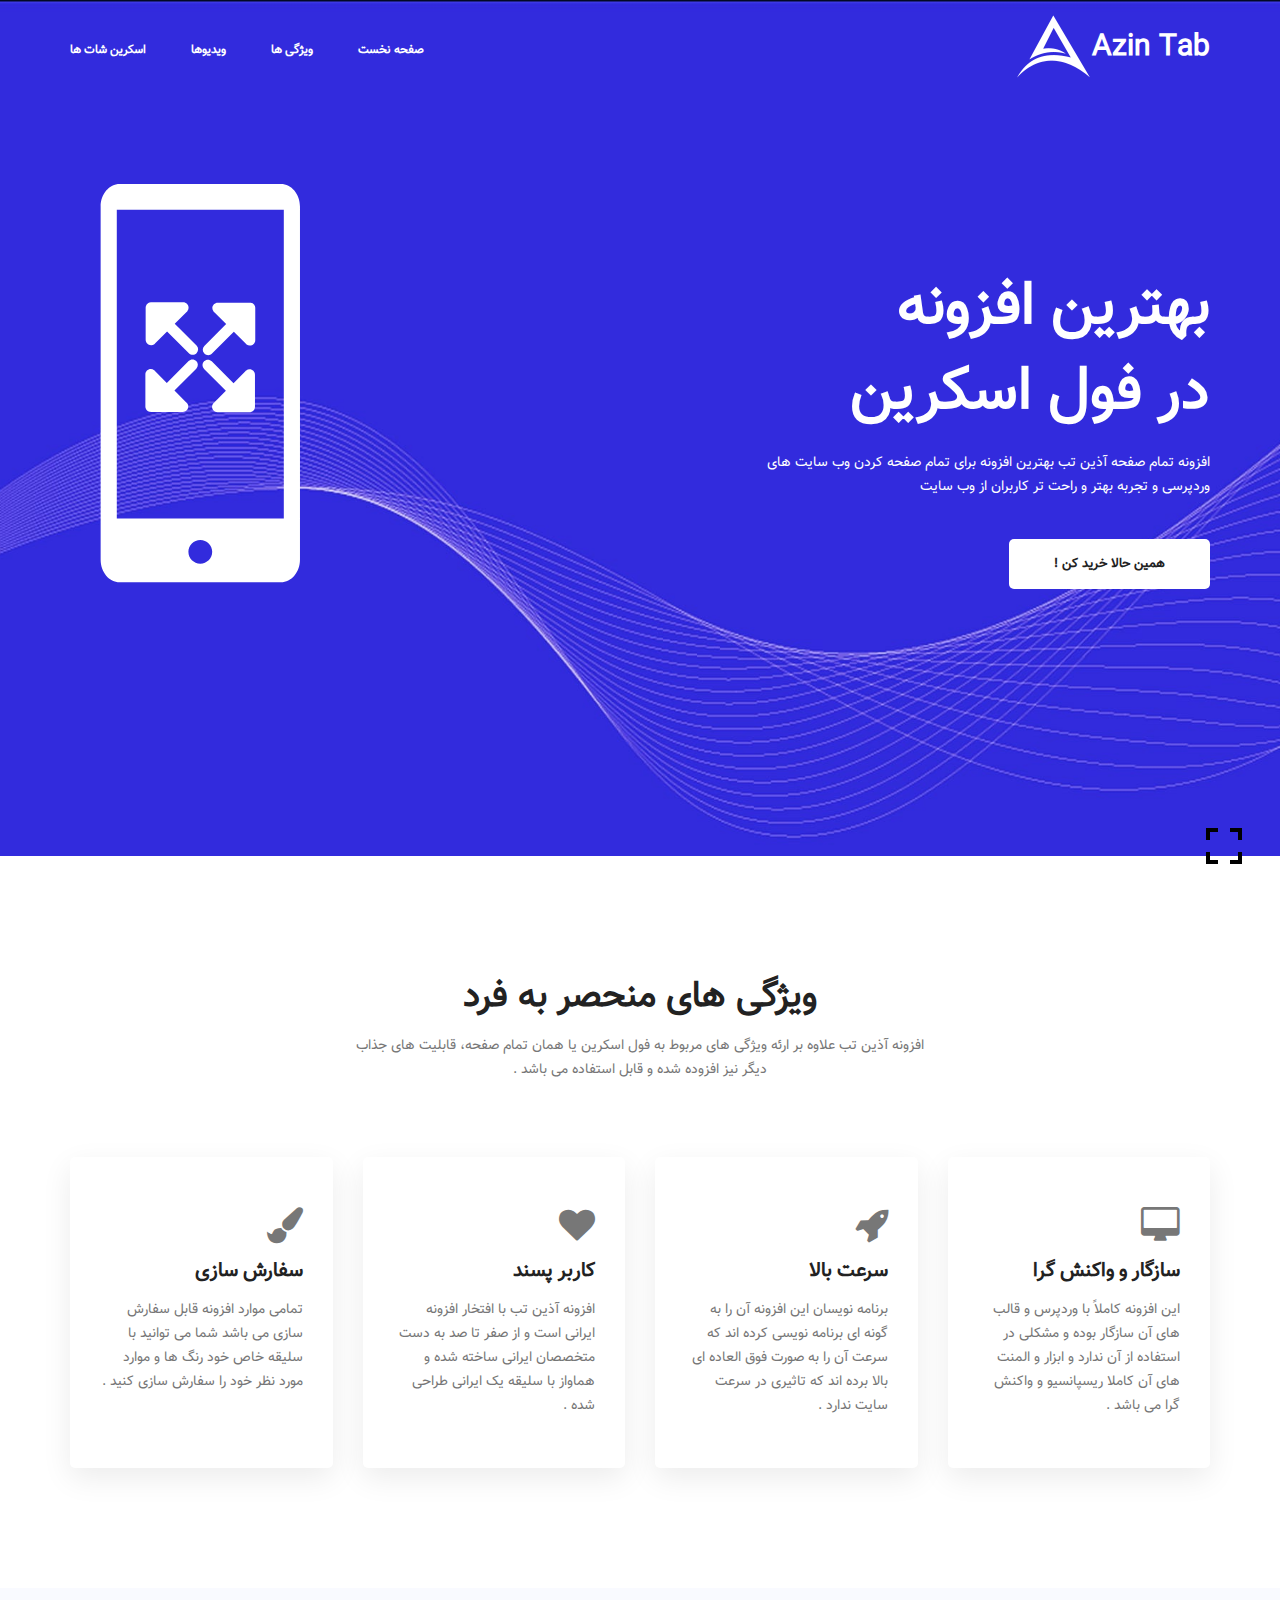
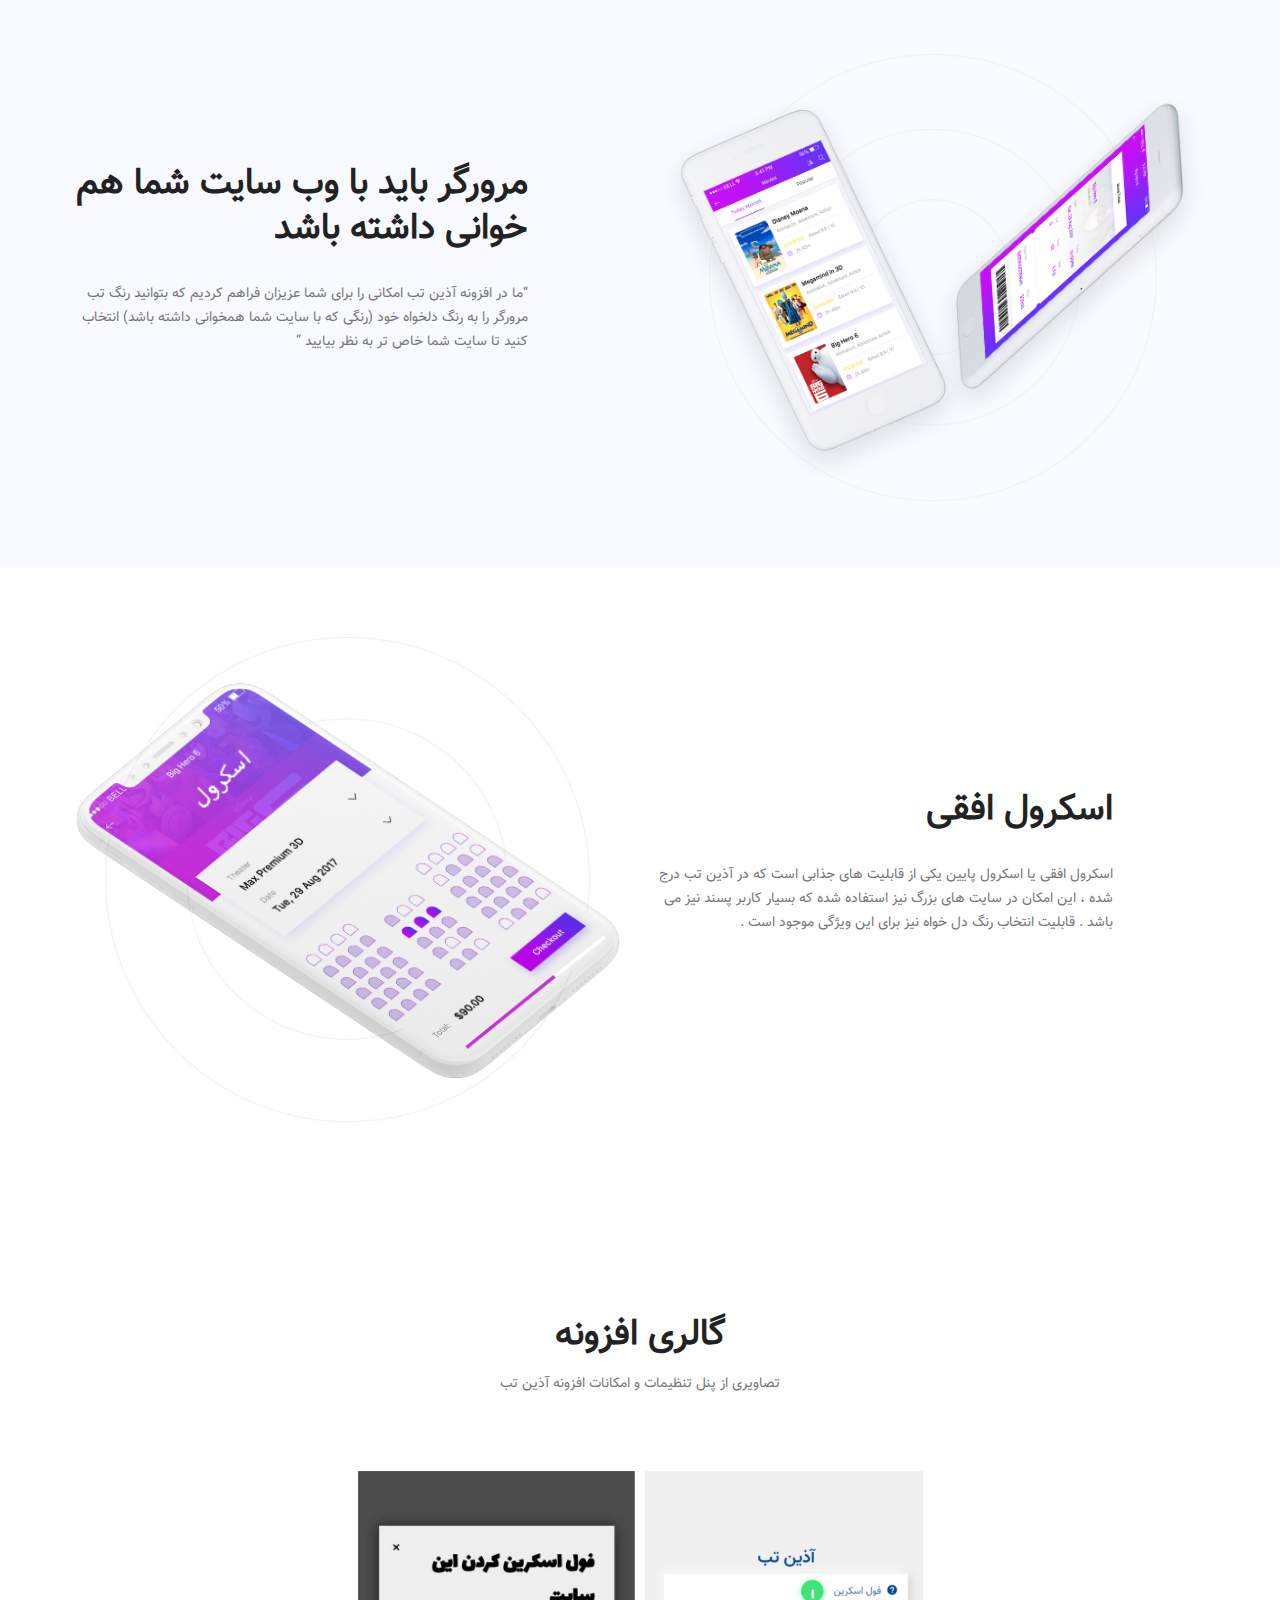
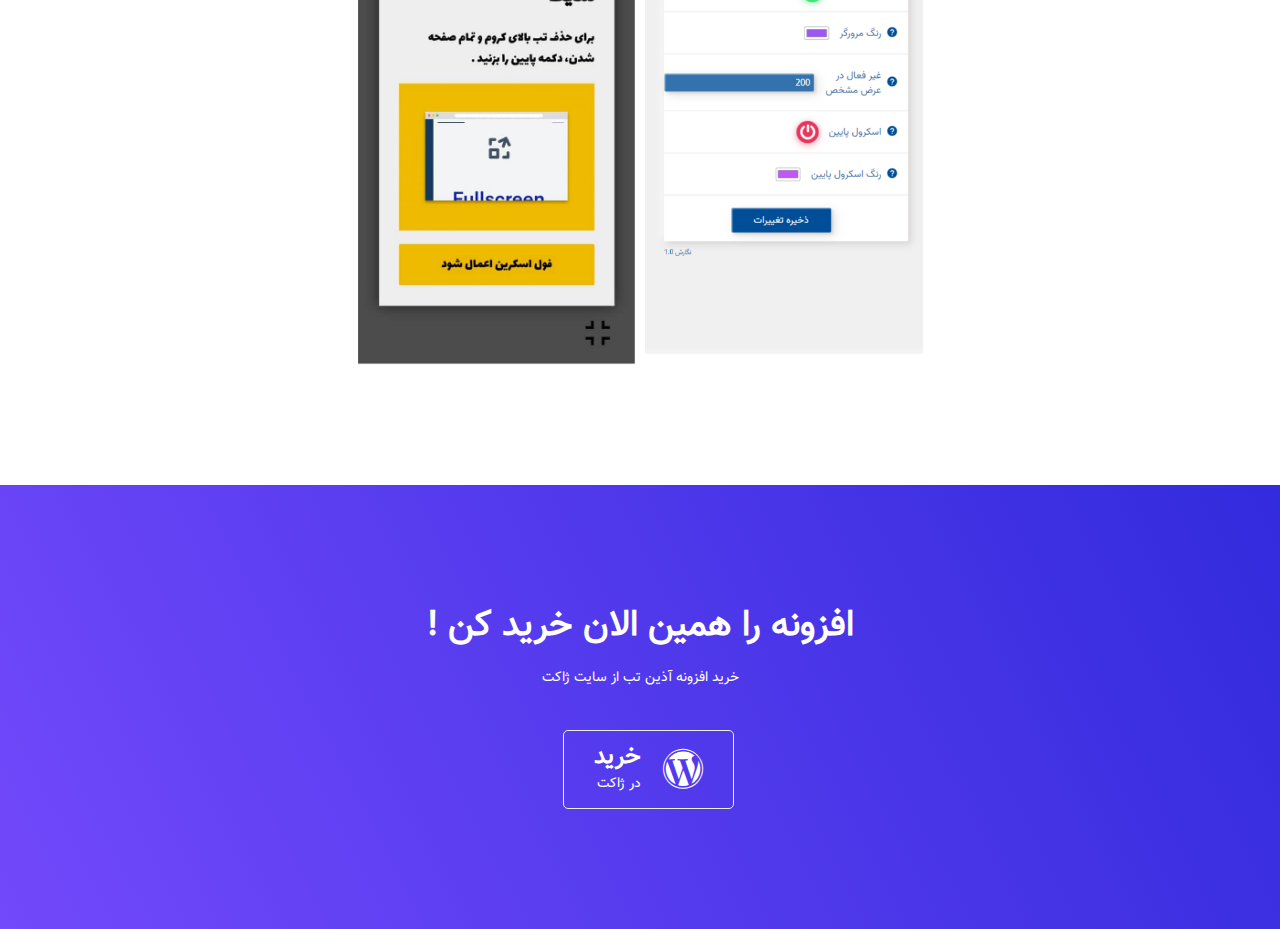
==== commit bb8b3df2: "Update index.html" ====
--- a/index.html
+++ b/index.html
@@ -107,7 +107,7 @@
 				<div class="feature-item" data-aos="flip-right">
 					<h1  class="hoverColor"><i class="fa fa-paint-brush"></i></h1>
 					<h4>سفارش سازی</h4>
-					<p>تمامی موارد افزونه قابل سفارش سازی می باشد شما می توانید با سلیقه خاص خود رنگ هاو موازد مورد نظر خود را سفارش سازی کنید .</p>
+					<p>تمامی موارد افزونه قابل سفارش سازی می باشد شما می توانید با سلیقه خاص خود رنگ ها و موارد مورد نظر خود را سفارش سازی کنید .</p>
 					<br>
 				</div>
 			</div>
@@ -231,6 +231,7 @@
 		<div class="app-inner" data-aos="fade-up">
 			<h2>افزونه را همین الان خرید کن !</h2>
 			<p>خرید افزونه آذین تب از سایت ژاکت</p>
+			<a href="https://www.zhaket.com/web/azintab-wordpress-plugin">
 			<div class="app-btn-area">
 				<div class="app-btn" style="cursor: pointer;" data-aos="fade-right">
 					<div class="media">
@@ -238,12 +239,13 @@
 							<i class="fa fa-wordpress" aria-hidden="true"></i>
 						</div>
 						<div class="media-body">
-							<a href="https://www.zhaket.com/web/azintab-wordpress-plugin"><h4 >خرید</h4></a>
+							<h4 >خرید</h4>
 							<p >در ژاکت</p>
 						</div>
 					</div>
 				</div>
 			</div>
+		</a>
 		</div>
 	</div>
 	<div class="bottom-scrollbar">
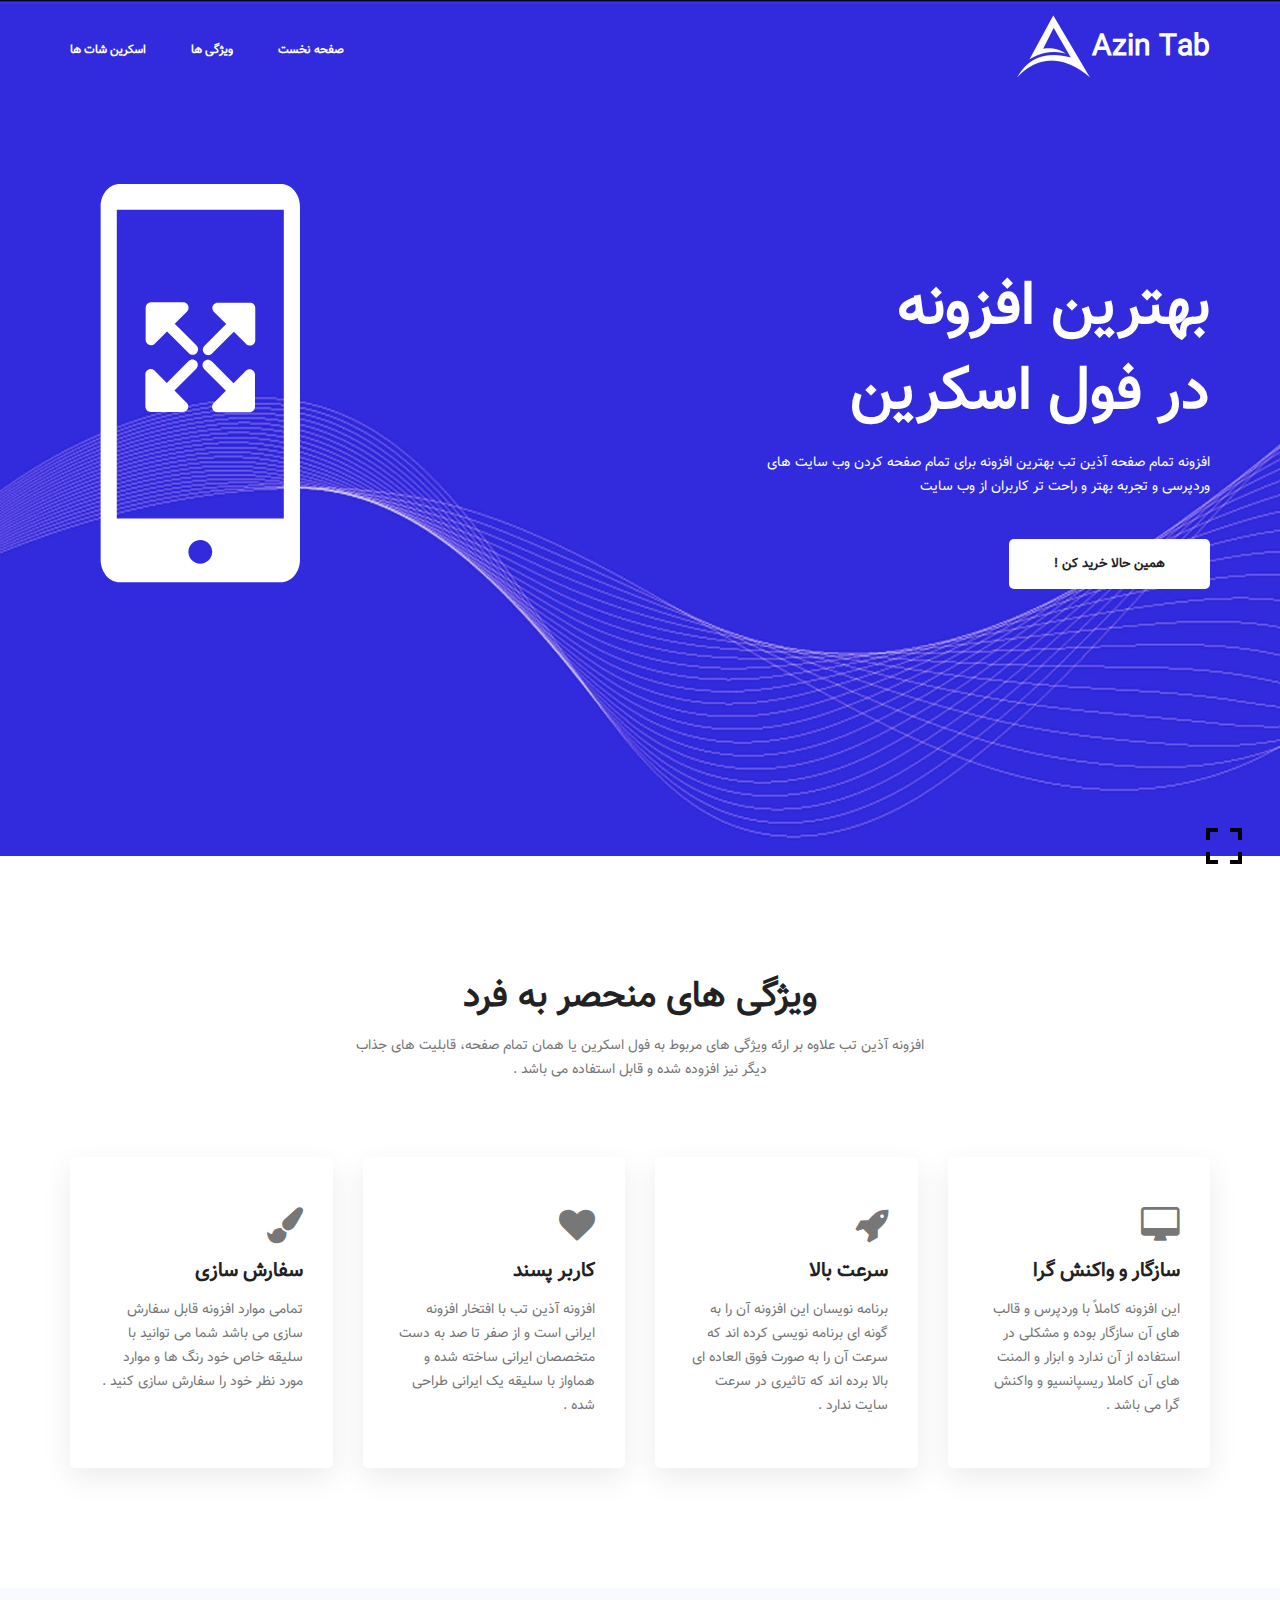
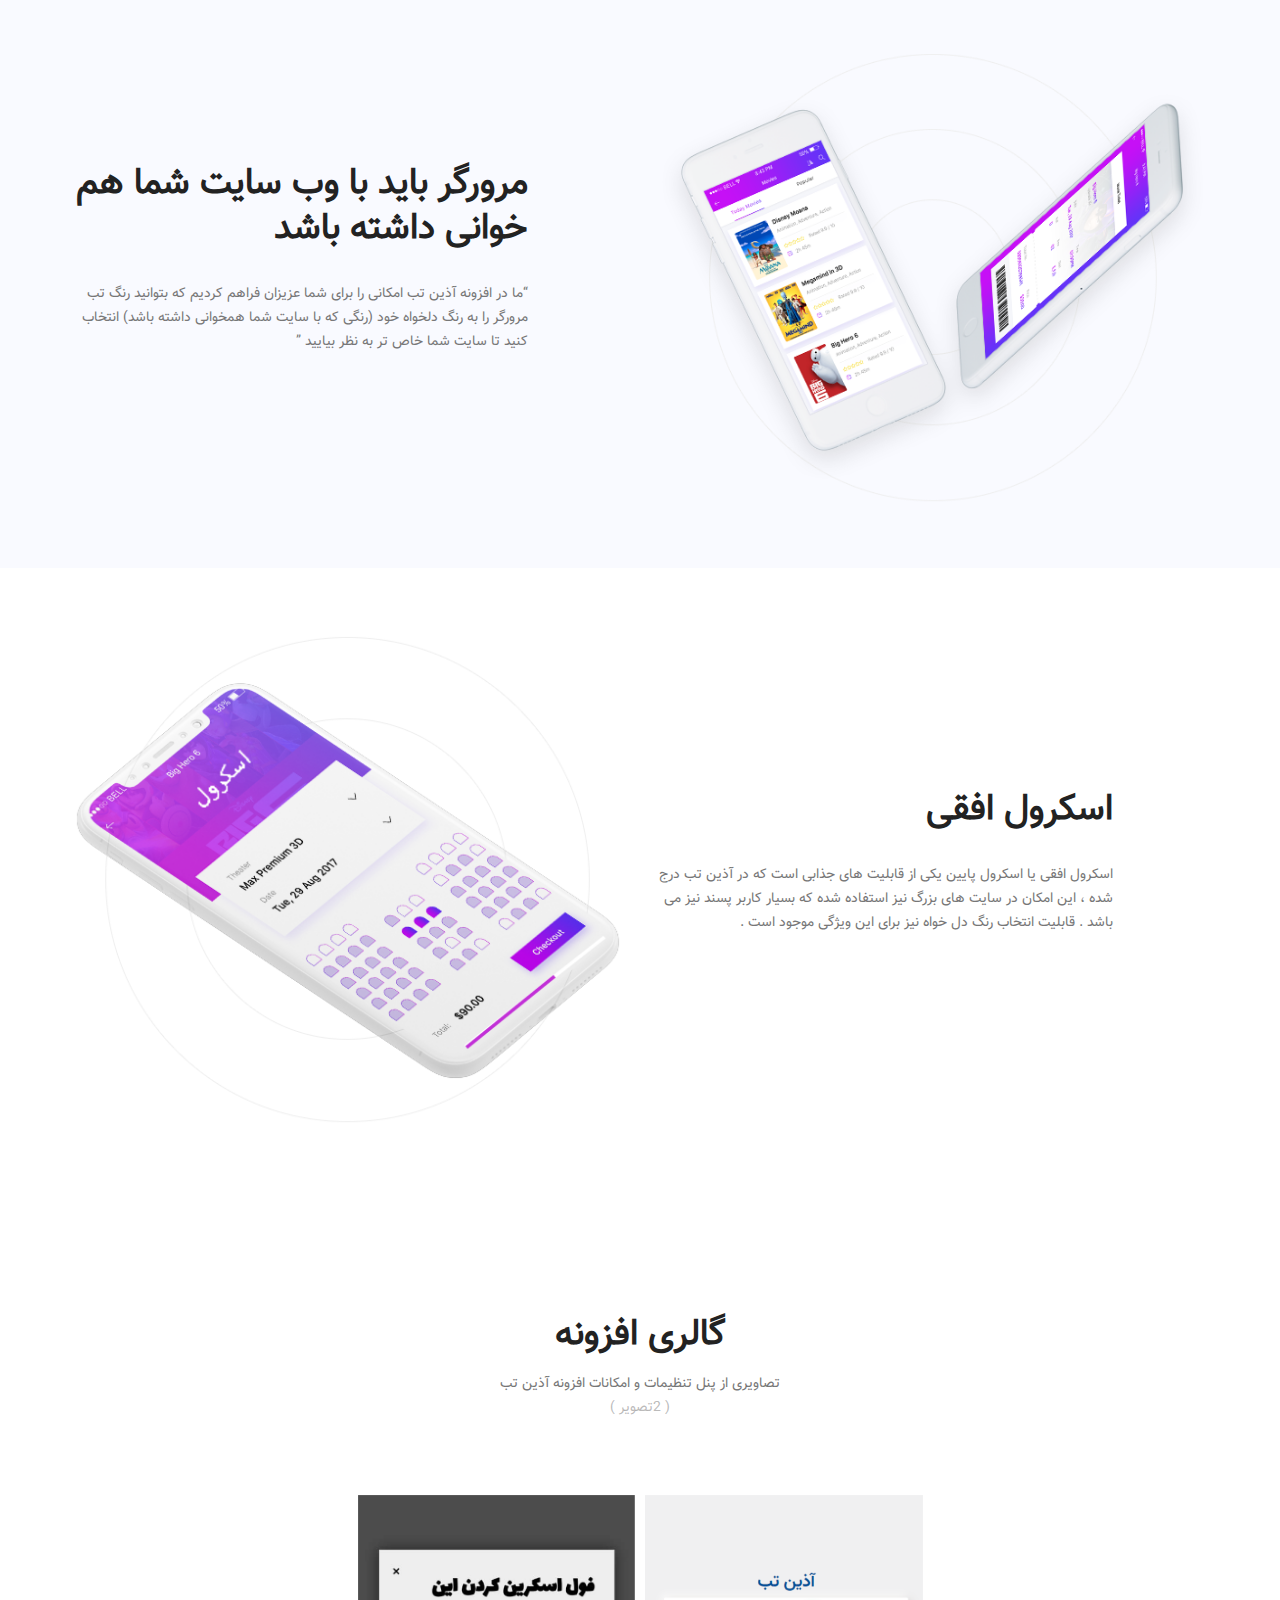
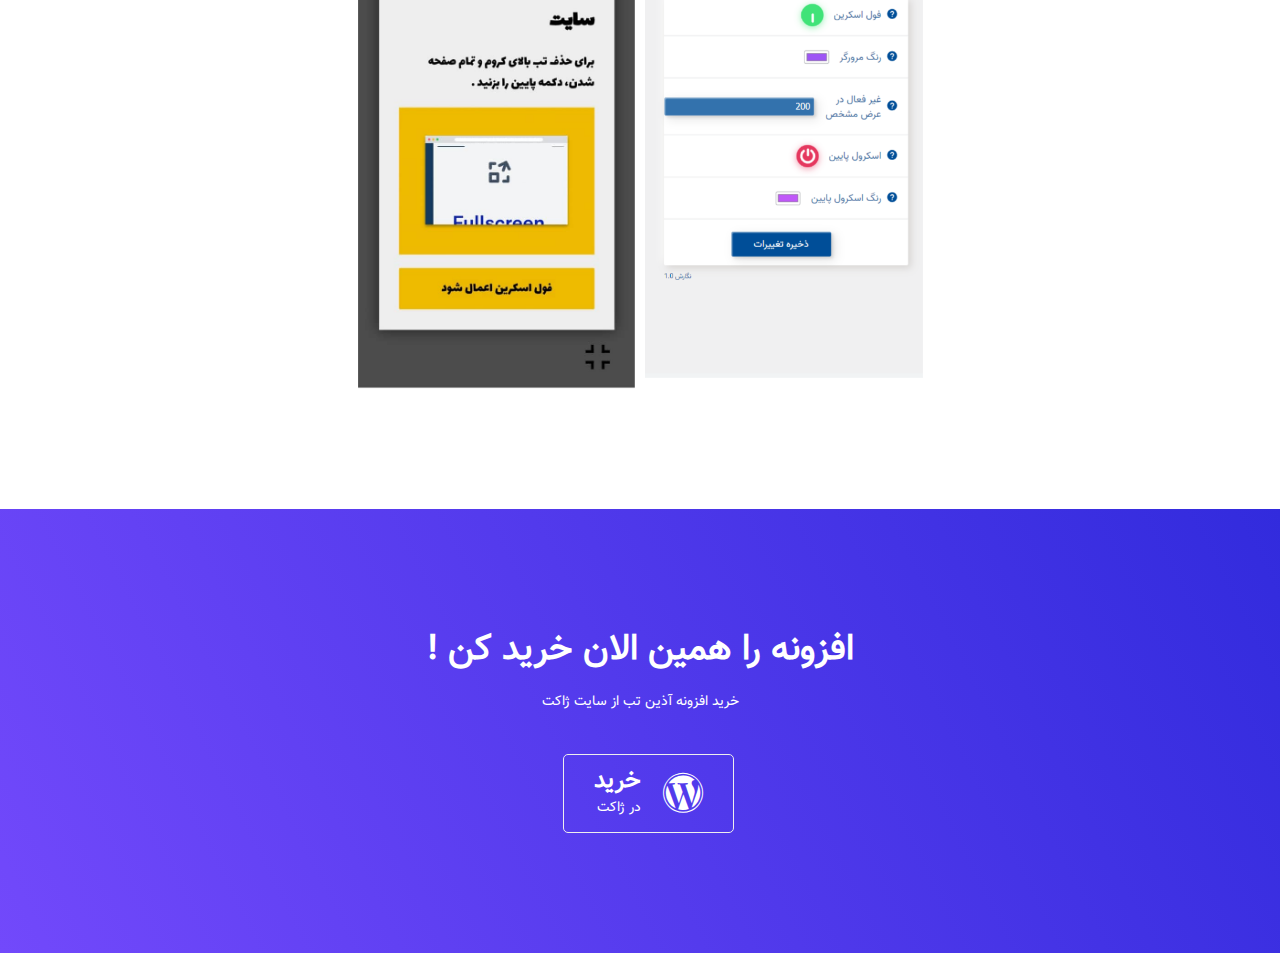
==== commit c00bb902: "Update index.html" ====
--- a/index.html
+++ b/index.html
@@ -42,7 +42,7 @@
 					<ul class="nav navbar-nav menu-nav ml-auto">
 						<li class="nav-item active"><a class="nav-link" href="#home">صفحه نخست</a></li>
 						<li class="nav-item"><a class="nav-link" href="#feature">ویژگی ها</a></li>
-						<li class="nav-item"><a class="nav-link" href="#video">ویدیوها</a>
+						<!-- <li class="nav-item"><a class="nav-link" href="#video">ویدیوها</a> -->
 						<li class="nav-item"><a class="nav-link" href="#screen">اسکرین شات ها</a>
 					</ul>
 				</div>
@@ -166,6 +166,7 @@
 		<div class="main-title" data-aos="fade-up">
 			<h2>گالری افزونه</h2>
 			<p>تصاویری از پنل تنظیمات و امکانات افزونه آذین تب</p>
+			<p style="color: #949393a4;">( 2تصویر )</p>
 		</div>
 		<div class="screenshot-inner owl-carousel owl-rtl" data-aos="fade-down" style="z-index: 0;">
 			<div class="item">
